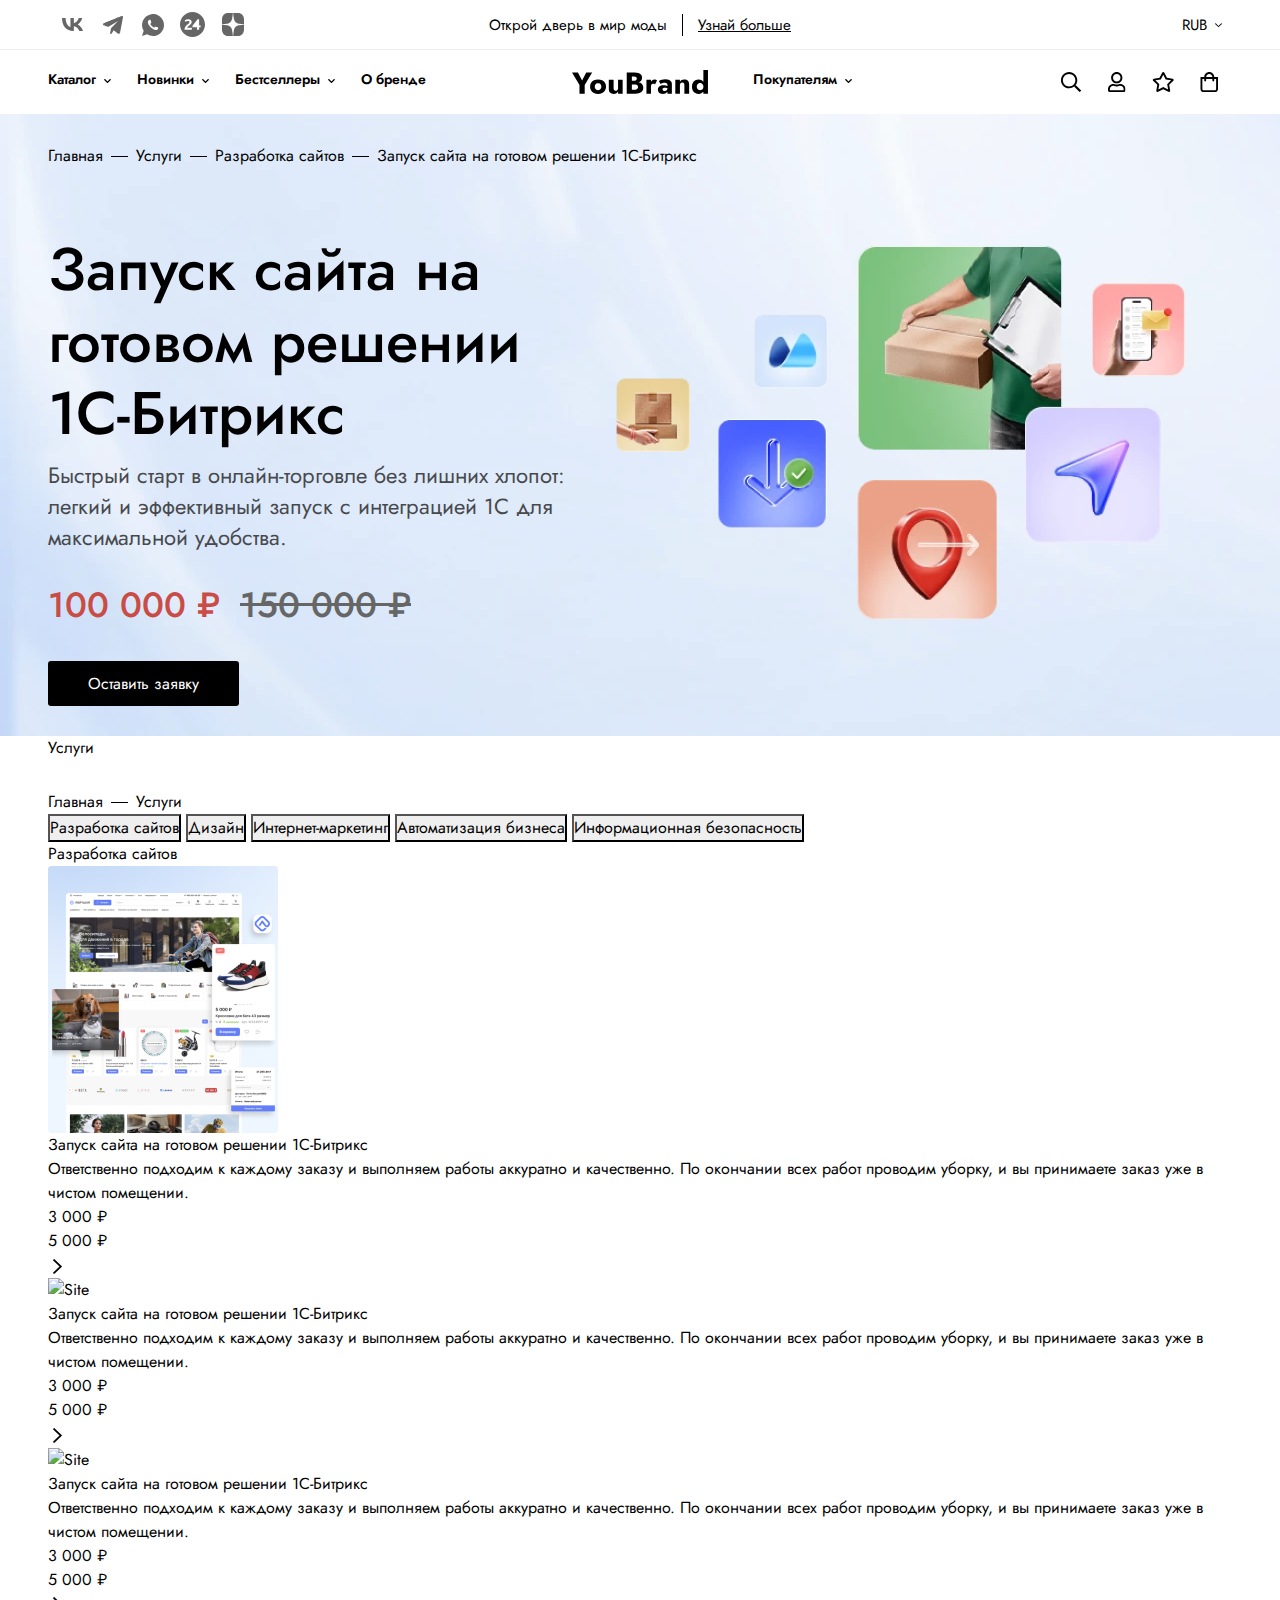
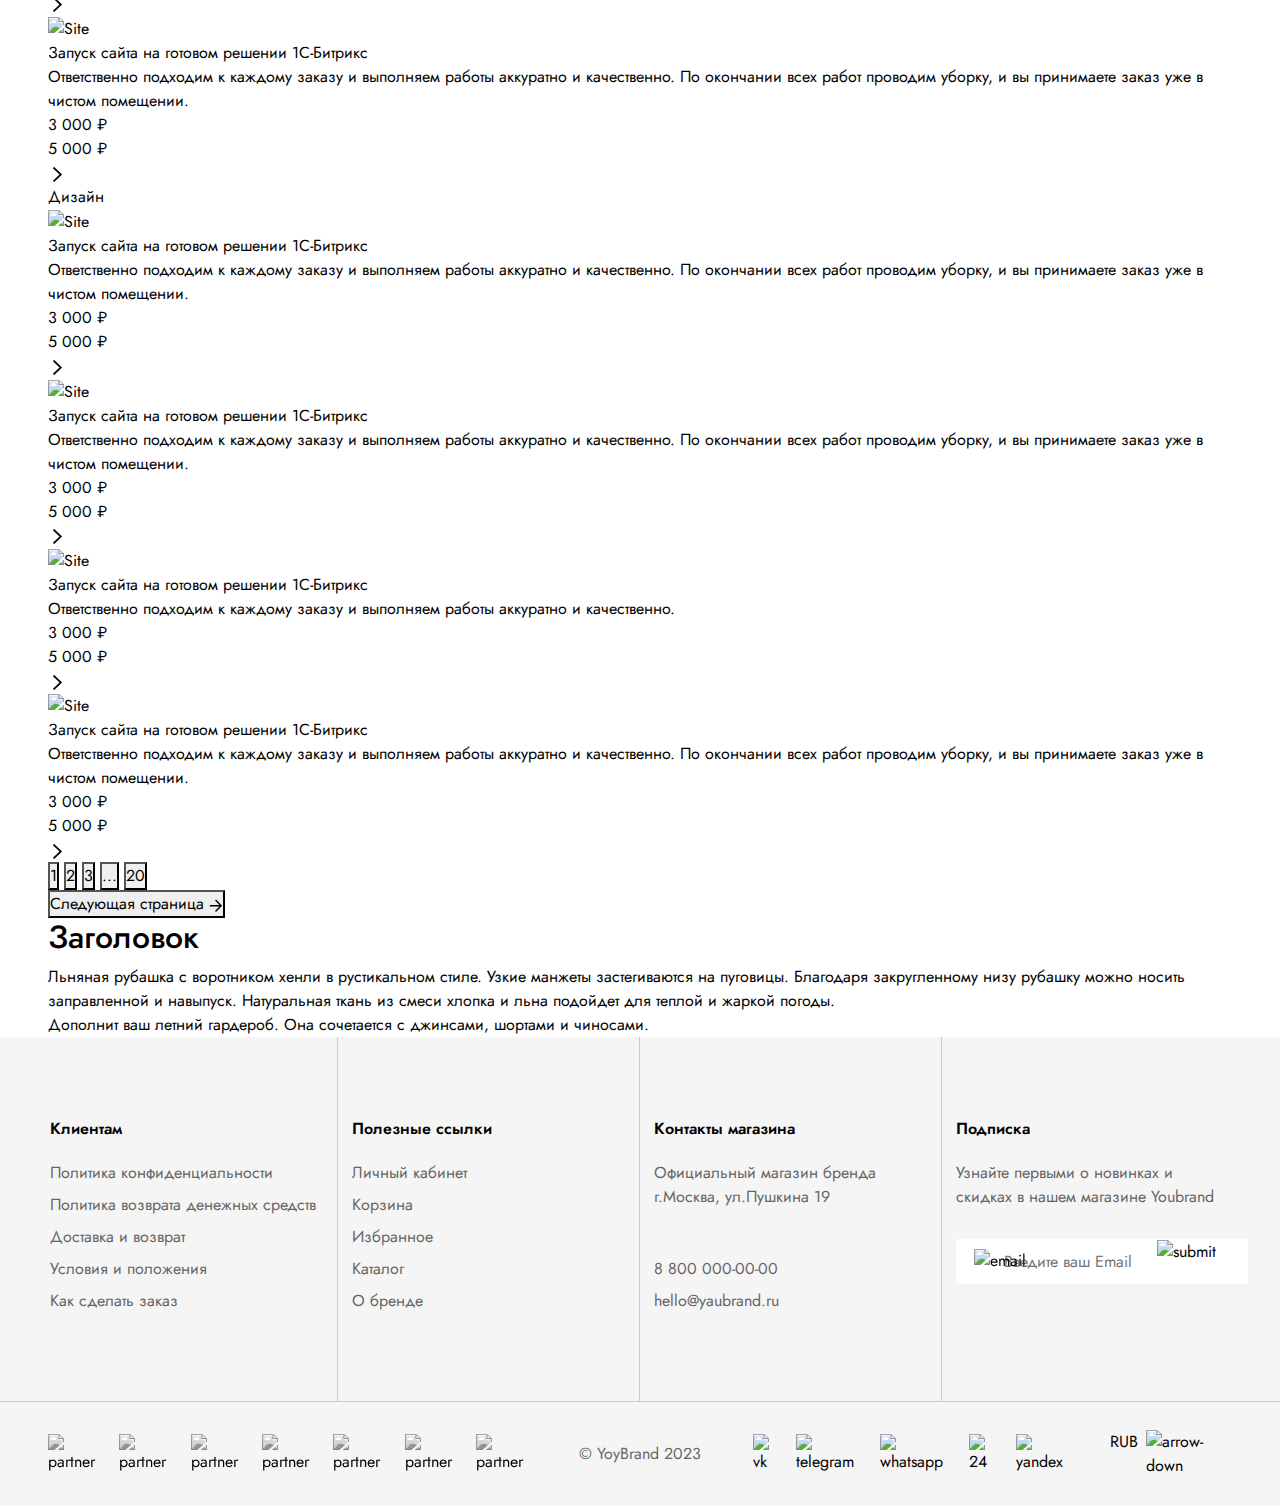
==== service.html @ 8972342e "feat: new page of service" ====
<!DOCTYPE html>
<html lang="ru">
  <head>
    <meta charset="UTF-8" />
    <meta name="viewport" content="width=device-width, initial-scale=1.0" />
    <meta http-equiv="X-UA-Compatible" content="ie=edge" />
    <title>Услуги</title>

    <!-- Bootstrap -->
    <link href="libs/bootstrap/bootstrap-5.0.2.min.css" rel="stylesheet" />

    <!-- SlickSlider -->
    <link
      rel="stylesheet"
      type="text/css"
      href="libs/slick-slider/slick/slick.css"
    />
    <link
      rel="stylesheet"
      type="text/css"
      href="libs/slick-slider/slick/slick-theme.css"
    />

    <!-- Normalize default styles -->
    <link rel="stylesheet" type="text/css" href="normalize.css" />

    <!-- Global styles -->
    <link rel="stylesheet" type="text/css" href="style.css" />

    <!-- Component styles -->
    <!-- Header components -->
    <link rel="stylesheet" type="text/css" href="component/loader/loader.css" />
    <link
      rel="stylesheet"
      type="text/css"
      href="component/header1/header1.css"
    />
    <link
      rel="stylesheet"
      type="text/css"
      href="component/header2/header2.css"
    />
    <link
      rel="stylesheet"
      type="text/css"
      href="component/header3/header3.css"
    />
    <link
      rel="stylesheet"
      type="text/css"
      href="component/headerMobilePopup/headerMobilePopup.css"
    />

    <!-- Page components -->
    <link rel="stylesheet" type="text/css" href="component/service-mainBanner/service-mainBanner.css" />

    <!-- Footer components -->
    <link
      rel="stylesheet"
      type="text/css"
      href="component/footer1/footer1.css"
    />
    <link
      rel="stylesheet"
      type="text/css"
      href="component/footer2/footer2.css"
    />
    <!-- -->
  </head>
  <body class="services">
    <!-- component/loader -->
    <div class="loader loader__hidden">
      <div class="loader__item"></div>
    </div>

    <header class="header">
      <!-- component/header2 -->
      <div class="header2">
        <div class="container">
          <div class="row align-items-center justify-content-between">
            <div class="col-3 header2__socialLinks">
              <a href="#" target="_blank" class="header2__socialLinks-link">
                <img
                  data-src="img/social/vk.svg"
                  alt="vk"
                  class="b-lazy header2__socialLinks-link-icon"
                />
              </a>
              <a href="#" target="_blank" class="header2__socialLinks-link">
                <img
                  data-src="img/social/telegram.svg"
                  alt="telegram"
                  class="b-lazy header2__socialLinks-link-icon"
                />
              </a>
              <a href="#" target="_blank" class="header2__socialLinks-link">
                <img
                  data-src="img/social/whatsapp.svg"
                  alt="whatsapp"
                  class="b-lazy header2__socialLinks-link-icon"
                />
              </a>
              <a href="#" target="_blank" class="header2__socialLinks-link">
                <img
                  data-src="img/social/24.svg"
                  alt="24"
                  class="b-lazy header2__socialLinks-link-icon"
                />
              </a>
              <a href="#" target="_blank" class="header2__socialLinks-link">
                <img
                  data-src="img/social/yandex.svg"
                  alt="yandex"
                  class="b-lazy header2__socialLinks-link-icon"
                />
              </a>
            </div>

            <div class="col-5 d-flex justify-content-center header2__text">
              <div class="header2__text-simple">Открой дверь в мир моды</div>
              <div class="header2__text-line"></div>
              <a href="#" target="_blank" class="header2__text-link"
                >Узнай больше</a
              >
            </div>

            <div class="col-3 d-flex justify-content-end header2__currencyBox">
              <!-- Active dropdown value -->
              <div class="d-flex header2__currencyBox-wrapper">
                <div class="header2__currencyBox-wrapper-activeCurrency">
                  RUB
                </div>
                <img
                  data-src="component/header2/img/arrow-down.svg"
                  alt="arrow-down"
                  class="b-lazy header2__currencyBox-wrapper-arrow"
                />
              </div>

              <!-- Dropdown menu -->
              <ul class="header2__currencyBox-dropdownMenu hidden">
                <li class="header2__currencyBox-dropdownMenu-item">USD</li>
                <li class="header2__currencyBox-dropdownMenu-item">BTC</li>
                <li class="header2__currencyBox-dropdownMenu-item">RUB</li>
              </ul>
            </div>
          </div>
        </div>
      </div>

      <!-- component/header3 -->
      <div
        class="header3"
        style="position: relative; top: 0"
        data-header3-container
      >
        <div class="container">
          <!-- Desktop header > 991px -->
          <div
            class="d-none d-lg-flex row align-items-center justify-content-between header3__desktopMenu"
          >
            <!-- Navigation -->
            <nav class="col-5 header3__nav">
              <div data-nav-category="services" class="header3__nav-menuItem">
                <div class="header3__nav-menuItem-title">Каталог</div>
                <img
                  data-src="component/header3/img/arrow-down.svg"
                  alt="arrow-down"
                  class="b-lazy header3__nav-menuItem-icon"
                />
              </div>

              <div data-nav-category="newItems" class="header3__nav-menuItem">
                <div class="header3__nav-menuItem-title">Новинки</div>
                <img
                  data-src="component/header3/img/arrow-down.svg"
                  alt="arrow-down"
                  class="b-lazy header3__nav-menuItem-icon"
                />
              </div>

              <div
                data-nav-category="bestSellers"
                class="header3__nav-menuItem"
              >
                <div class="header3__nav-menuItem-title">Бестселлеры</div>
                <img
                  data-src="component/header3/img/arrow-down.svg"
                  alt="arrow-down"
                  class="b-lazy header3__nav-menuItem-icon"
                />
              </div>

              <div data-nav-category="aboutBrand" class="header3__nav-menuItem">
                <div class="header3__nav-menuItem-title">О бренде</div>
              </div>

              <div
                data-nav-category="forCustomers"
                class="header3__nav-menuItem"
              >
                <div class="header3__nav-menuItem-title">Покупателям</div>
                <img
                  data-src="component/header3/img/arrow-down.svg"
                  alt="arrow-down"
                  class="b-lazy header3__nav-menuItem-icon"
                />
              </div>
            </nav>

            <img
              loading="lazy"
              data-src="component/header3/img/logo.svg"
              class="b-lazy col-2 header3__logo"
              alt="logo"
            />

            <!-- Action buttons -->
            <div class="col-5 header3__actionsBox">
              <div
                class="header3__actionsBox-transferredNavContainer header3__nav"
              ></div>
              <div class="header3__actionsBox-item">
                <img
                  data-src="component/header3/img/search.svg"
                  class="b-lazy header3__actionsBox-item-icon header3__actionsBox-item-iconSearch"
                  alt="search"
                />

                <!-- Tooltip -->
                <div class="header3__actionsBox-item-tooltip">Поиск</div>
              </div>
              <div class="header3__actionsBox-item">
                <img
                  data-src="component/header3/img/user.svg"
                  class="b-lazy header3__actionsBox-item-icon"
                  alt="user"
                />

                <!-- Tooltip -->
                <div class="header3__actionsBox-item-tooltip">Профиль</div>
              </div>
              <div class="header3__actionsBox-item">
                <img
                  data-src="component/header3/img/star.svg"
                  class="b-lazy header3__actionsBox-item-icon"
                  alt="star"
                />

                <!-- Tooltip -->
                <div class="header3__actionsBox-item-tooltip">Избранное</div>
              </div>
              <div class="header3__actionsBox-item">
                <img
                  data-src="component/header3/img/bag.svg"
                  class="b-lazy header3__actionsBox-item-icon"
                  alt="bag"
                />

                <!-- Tooltip -->
                <div class="header3__actionsBox-item-tooltip">Корзина</div>
              </div>
            </div>

            <div class="header3__mainContent">
              <img
                loading="lazy"
                data-src="component/header3/img/logo.svg"
                class="b-lazy col-2 header3__logo"
                alt="logo"
              />
              <!-- Action buttons -->
              <div class="col-5 header3__actionsBox">
                <div class="header3__actionsBox-item">
                  <img
                    data-src="component/header3/img/search.svg"
                    class="b-lazy header3__actionsBox-item-icon header3__actionsBox-item-iconSearch"
                    alt="search"
                  />

                  <!-- Tooltip -->
                  <div class="header3__actionsBox-item-tooltip">Поиск</div>
                </div>
                <div class="header3__actionsBox-item">
                  <img
                    data-src="component/header3/img/user.svg"
                    class="b-lazy header3__actionsBox-item-icon"
                    alt="user"
                  />

                  <!-- Tooltip -->
                  <div class="header3__actionsBox-item-tooltip">Профиль</div>
                </div>
                <div class="header3__actionsBox-item">
                  <img
                    data-src="component/header3/img/star.svg"
                    class="b-lazy header3__actionsBox-item-icon"
                    alt="star"
                  />

                  <!-- Tooltip -->
                  <div class="header3__actionsBox-item-tooltip">Избранное</div>
                </div>
                <div class="header3__actionsBox-item">
                  <img
                    data-src="component/header3/img/bag.svg"
                    class="header3__actionsBox-item-icon"
                    alt="bag"
                  />

                  <!-- Tooltip -->
                  <div class="header3__actionsBox-item-tooltip">Корзина</div>
                </div>
              </div>
            </div>
          </div>

          <!-- Mobile header <= 991px -->
          <div
            class="d-flex d-lg-none row align-items-center justify-content-between header3__mobileMenu"
          >
            <!-- Burger menu -->
            <div class="col-4 header3__mobileMenu-burgerMenu">
              <img
                class="b-lazy header3__mobileMenu-burgerMenu-img"
                data-src="component/header3/img/burger.svg"
                alt="burger"
              />
            </div>

            <!-- Logo -->
            <img
              class="b-lazy col-4 header3__mobileMenu-burgerMenu-logoMobile"
              loading="lazy"
              data-src="component/header3/img/logo.svg"
              alt="logo"
            />

            <!-- Action buttons -->
            <div class="col-4 header3__mobileMenu-burgerMenu-actionBoxMobile">
              <div class="header3__mobileMenu-burgerMenu-actionBoxMobile-item">
                <img
                  data-src="component/header3/img/search.svg"
                  class="b-lazy header3__mobileMenu-burgerMenu-actionBoxMobile-item-icon"
                  alt="search"
                />
                <!-- Tooltip -->
                <div
                  class="header3__mobileMenu-burgerMenu-actionBoxMobile-item-tooltip"
                >
                  Поиск
                </div>
              </div>

              <div class="header3__mobileMenu-burgerMenu-actionBoxMobile-item">
                <img
                  data-src="component/header3/img/bag.svg"
                  class="b-lazy header3__mobileMenu-burgerMenu-actionBoxMobile-item-icon"
                  alt="search"
                />
                <!-- Tooltip -->
                <div
                  class="header3__mobileMenu-burgerMenu-actionBoxMobile-item-tooltip"
                >
                  Корзина
                </div>
              </div>
            </div>
          </div>

          <!-- Search header -->
          <div class="header3__searchMenu header3__hidden">
            <div class="header3__searchMenu-header">
              <!-- Upper section -->
              <div
                class="d-flex justify-content-between align-items-center header3__searchMenu-header-upper"
              >
                <!-- Logo -->
                <img
                  class="header3__searchMenu-header-upper-logo"
                  loading="lazy"
                  src="component/header3/img/logo.svg"
                  alt="logo"
                />

                <!-- Searchbar -->
                <div class="header3__searchMenu-header-upper-searchBar">
                  <form>
                    <input
                      class="header3__searchMenu-header-upper-searchBar-input"
                      type="text"
                      placeholder="Введите название товара"
                    />
                    <button
                      class="header3__searchMenu-header-upper-searchBar-button"
                      type="submit"
                    >
                      <img
                        class="b-lazy header3__searchMenu-header-upper-searchBar-button-icon"
                        data-src="component/header3/img/search.svg"
                        alt="search"
                      />
                    </button>
                  </form>
                </div>

                <!-- Action buttons -->
                <div class="header3__searchMenu-header-upper-actionBox">
                  <div class="header3__searchMenu-header-upper-actionBox-item">
                    <img
                      data-src="component/header3/img/user.svg"
                      class="b-lazy header3__searchMenu-header-upper-actionBox-item-icon"
                      alt="user"
                    />
                    <!-- Tooltip -->
                    <div class="header3__searchMenu-header-upper-item-tooltip">
                      Профиль
                    </div>
                  </div>

                  <div class="header3__searchMenu-header-upper-actionBox-item">
                    <img
                      data-src="component/header3/img/star.svg"
                      class="b-lazy header3__searchMenu-header-upper-actionBox-item-icon"
                      alt="user"
                    />
                    <!-- Tooltip -->
                    <div class="header3__searchMenu-header-upper-item-tooltip">
                      Избранное
                    </div>
                  </div>

                  <div class="header3__searchMenu-header-upper-actionBox-item">
                    <img
                      data-src="component/header3/img/bag.svg"
                      class="b-lazy header3__searchMenu-header-upper-actionBox-item-icon"
                      alt="user"
                    />
                    <!-- Tooltip -->
                    <div class="header3__searchMenu-header-upper-item-tooltip">
                      Корзина
                    </div>
                  </div>
                </div>
              </div>

              <!-- Lower section -->
              <div class="header3__searchMenu-header-lower">
                <div class="header3__searchMenu-header-lower-title">
                  Популярные запросы:
                </div>
                <div class="header3__searchMenu-header-lower-content">
                  <span class="header3__searchMenu-header-lower-content-tag"
                    >Очки</span
                  >
                  <span class="header3__searchMenu-header-lower-content-tag"
                    >Черный топ</span
                  >
                  <span class="header3__searchMenu-header-lower-content-tag"
                    >Кожаные сумки</span
                  >
                </div>
              </div>
            </div>
            <!--								<div class="header3__searchMenu-content">-->
            <!--										<div class="header3__searchMenu-content-item">-->
            <!--												<img loading="lazy" class="header3__searchMenu-content-item-img"-->
            <!--														 data-src="component/header3/img/foundProduct.jpg" alt="product">-->
            <!--												<div class="header3__searchMenu-content-item-title">Рубашка из льняной смеси</div>-->
            <!--												<div class="header3__searchMenu-content-item-priceWrapper">-->
            <!--														<div class="header3__searchMenu-content-item-priceWrapper-newPrice">3 000 ₽</div>-->
            <!--														<div class="header3__searchMenu-content-item-priceWrapper-oldPrice">5 000 ₽</div>-->
            <!--												</div>-->
            <!--										</div>-->
            <!--								</div>-->
          </div>

          <!-- Search mobile menu <= 991px -->
          <div
            class="header3__searchMenuMobile header3__searchMenuMobile-hidden"
          >
            <div class="loader loader__hidden">
              <div class="loader__item"></div>
            </div>
            <div class="container">
              <div class="header3__searchMenuMobile-wrapper-content">
                <!-- Header -->
                <div class="header3__searchMenuMobile-wrapper-content-header">
                  <div
                    class="header3__searchMenuMobile-wrapper-content-header-title"
                  >
                    Поиск по магазину
                  </div>
                  <img
                    class="b-lazy header3__searchMenuMobile-wrapper-content-header-closeIcon"
                    data-src="component/header3/img/close.svg"
                    alt="close"
                  />
                </div>

                <!-- Searchbar -->
                <div
                  class="header3__searchMenuMobile-wrapper-content-searchBar"
                >
                  <form>
                    <input
                      class="header3__searchMenuMobile-wrapper-content-searchBar-input"
                      type="text"
                      placeholder="Введите название товара"
                    />
                    <button
                      class="header3__searchMenuMobile-wrapper-content-searchBar-button"
                      type="submit"
                    >
                      <img
                        class="b-lazy header3__searchMenuMobile-wrapper-content-searchBar-button-icon"
                        data-src="component/header3/img/search.svg"
                        alt="search"
                      />
                    </button>
                  </form>
                </div>

                <!-- Tags section -->
                <div
                  class="header3__searchMenuMobile-wrapper-content-tagSection"
                >
                  <div
                    class="header3__searchMenuMobile-wrapper-content-tagSection-title"
                  >
                    Популярные запросы:
                  </div>
                  <div
                    class="header3__searchMenuMobile-wrapper-content-tagSection-content"
                  >
                    <span
                      class="header3__searchMenuMobile-wrapper-content-tagSection-content-tag"
                      >Очки</span
                    >
                    <span
                      class="header3__searchMenuMobile-wrapper-content-tagSection-content-tag"
                      >Черный топ</span
                    >
                    <span
                      class="header3__searchMenuMobile-wrapper-content-tagSection-content-tag"
                      >Кожаные сумки</span
                    >
                  </div>
                </div>

                <!-- Found products -->
                <div
                  class="header3__searchMenuMobile-wrapper-content-foundProducts"
                ></div>
              </div>
            </div>
          </div>
        </div>

        <!-- Header dropdown container -->
        <div class="header3__dropdownMenu hidden">
          <!-- 1) services -->
          <div
            data-dropdown-category="services"
            class="header3__dropdownMenu-content hidden"
          >
            <div class="container">
              <div class="row justify-content-between">
                <!-- Categories -->
                <div
                  class="col-8 col-xl-7 header3__dropdownMenu-content-categories"
                >
                  <!-- Categories item -->
                  <div class="header3__dropdownMenu-content-categories-item">
                    <div
                      class="header3__dropdownMenu-content-categories-item-title"
                    >
                      Очки
                    </div>
                    <ul
                      class="header3__dropdownMenu-content-categories-item-ul"
                    >
                      <li
                        class="header3__dropdownMenu-content-categories-item-ul-li"
                      >
                        <a
                          href="#"
                          class="header3__dropdownMenu-content-categories-item-ul-li-a"
                        >
                          Новинки
                        </a>
                      </li>
                      <li
                        class="header3__dropdownMenu-content-categories-item-ul-li"
                      >
                        <a
                          href="#"
                          class="header3__dropdownMenu-content-categories-item-ul-li-a"
                        >
                          Поларойд
                        </a>
                      </li>
                      <li
                        class="header3__dropdownMenu-content-categories-item-ul-li"
                      >
                        <a
                          href="#"
                          class="header3__dropdownMenu-content-categories-item-ul-li-a"
                        >
                          Бабочка
                        </a>
                      </li>
                      <li
                        class="header3__dropdownMenu-content-categories-item-ul-li"
                      >
                        <a
                          href="#"
                          class="header3__dropdownMenu-content-categories-item-ul-li-a"
                        >
                          Пилот
                        </a>
                      </li>
                    </ul>
                  </div>

                  <!-- Categories item -->
                  <div class="header3__dropdownMenu-content-categories-item">
                    <div
                      class="header3__dropdownMenu-content-categories-item-title"
                    >
                      Сумки
                    </div>
                    <ul
                      class="header3__dropdownMenu-content-categories-item-ul"
                    >
                      <li
                        class="header3__dropdownMenu-content-categories-item-ul-li"
                      >
                        <a
                          href="#"
                          class="header3__dropdownMenu-content-categories-item-ul-li-a"
                        >
                          Кожанные
                        </a>
                      </li>
                      <li
                        class="header3__dropdownMenu-content-categories-item-ul-li"
                      >
                        <a
                          href="#"
                          class="header3__dropdownMenu-content-categories-item-ul-li-a"
                        >
                          Эко кожа
                        </a>
                      </li>
                      <li
                        class="header3__dropdownMenu-content-categories-item-ul-li"
                      >
                        <a
                          href="#"
                          class="header3__dropdownMenu-content-categories-item-ul-li-a"
                        >
                          Тканевые
                        </a>
                      </li>
                      <li
                        class="header3__dropdownMenu-content-categories-item-ul-li"
                      >
                        <a
                          href="#"
                          class="header3__dropdownMenu-content-categories-item-ul-li-a"
                        >
                          Формат А4
                        </a>
                      </li>
                    </ul>
                  </div>

                  <!-- Categories item -->
                  <div class="header3__dropdownMenu-content-categories-item">
                    <div
                      class="header3__dropdownMenu-content-categories-item-title"
                    >
                      Обувь
                    </div>
                    <ul
                      class="header3__dropdownMenu-content-categories-item-ul"
                    >
                      <li
                        class="header3__dropdownMenu-content-categories-item-ul-li"
                      >
                        <a
                          href="#"
                          class="header3__dropdownMenu-content-categories-item-ul-li-a"
                        >
                          Летние
                        </a>
                      </li>
                      <li
                        class="header3__dropdownMenu-content-categories-item-ul-li"
                      >
                        <a
                          href="#"
                          class="header3__dropdownMenu-content-categories-item-ul-li-a"
                        >
                          Демесезон
                        </a>
                      </li>
                      <li
                        class="header3__dropdownMenu-content-categories-item-ul-li"
                      >
                        <a
                          href="#"
                          class="header3__dropdownMenu-content-categories-item-ul-li-a"
                        >
                          Зимние
                        </a>
                      </li>
                      <li
                        class="header3__dropdownMenu-content-categories-item-ul-li"
                      >
                        <a
                          href="#"
                          class="header3__dropdownMenu-content-categories-item-ul-li-a"
                        >
                          Стельки
                        </a>
                      </li>
                    </ul>
                  </div>

                  <!-- Categories item -->
                  <div class="header3__dropdownMenu-content-categories-item">
                    <div
                      class="header3__dropdownMenu-content-categories-item-title"
                    >
                      Топы
                    </div>
                    <ul
                      class="header3__dropdownMenu-content-categories-item-ul"
                    >
                      <li
                        class="header3__dropdownMenu-content-categories-item-ul-li"
                      >
                        <a
                          href="#"
                          class="header3__dropdownMenu-content-categories-item-ul-li-a"
                        >
                          С липким слоем
                        </a>
                      </li>
                      <li
                        class="header3__dropdownMenu-content-categories-item-ul-li"
                      >
                        <a
                          href="#"
                          class="header3__dropdownMenu-content-categories-item-ul-li-a"
                        >
                          Без липкого слоя
                        </a>
                      </li>
                      <li
                        class="header3__dropdownMenu-content-categories-item-ul-li"
                      >
                        <a
                          href="#"
                          class="header3__dropdownMenu-content-categories-item-ul-li-a"
                        >
                          Матовые
                        </a>
                      </li>
                      <li
                        class="header3__dropdownMenu-content-categories-item-ul-li"
                      >
                        <a
                          href="#"
                          class="header3__dropdownMenu-content-categories-item-ul-li-a"
                        >
                          С шиммером
                        </a>
                      </li>
                    </ul>
                  </div>

                  <!-- Categories item -->
                  <div class="header3__dropdownMenu-content-categories-item">
                    <div
                      class="header3__dropdownMenu-content-categories-item-title"
                    >
                      Костюмы
                    </div>
                    <ul
                      class="header3__dropdownMenu-content-categories-item-ul"
                    >
                      <li
                        class="header3__dropdownMenu-content-categories-item-ul-li"
                      >
                        <a
                          href="#"
                          class="header3__dropdownMenu-content-categories-item-ul-li-a"
                        >
                          Выходной
                        </a>
                      </li>
                      <li
                        class="header3__dropdownMenu-content-categories-item-ul-li"
                      >
                        <a
                          href="#"
                          class="header3__dropdownMenu-content-categories-item-ul-li-a"
                        >
                          Вечерний
                        </a>
                      </li>
                      <li
                        class="header3__dropdownMenu-content-categories-item-ul-li"
                      >
                        <a
                          href="#"
                          class="header3__dropdownMenu-content-categories-item-ul-li-a"
                        >
                          Свадебный
                        </a>
                      </li>
                      <li
                        class="header3__dropdownMenu-content-categories-item-ul-li"
                      >
                        <a
                          href="#"
                          class="header3__dropdownMenu-content-categories-item-ul-li-a"
                        >
                          Обычный
                        </a>
                      </li>
                    </ul>
                  </div>

                  <!-- Categories item -->
                  <div class="header3__dropdownMenu-content-categories-item">
                    <div
                      class="header3__dropdownMenu-content-categories-item-title"
                    >
                      База
                    </div>
                    <ul
                      class="header3__dropdownMenu-content-categories-item-ul"
                    >
                      <li
                        class="header3__dropdownMenu-content-categories-item-ul-li"
                      >
                        <a
                          href="#"
                          class="header3__dropdownMenu-content-categories-item-ul-li-a"
                        >
                          Новинки
                        </a>
                      </li>
                      <li
                        class="header3__dropdownMenu-content-categories-item-ul-li"
                      >
                        <a
                          href="#"
                          class="header3__dropdownMenu-content-categories-item-ul-li-a"
                        >
                          Поларойд
                        </a>
                      </li>
                      <li
                        class="header3__dropdownMenu-content-categories-item-ul-li"
                      >
                        <a
                          href="#"
                          class="header3__dropdownMenu-content-categories-item-ul-li-a"
                        >
                          Бабочка
                        </a>
                      </li>
                      <li
                        class="header3__dropdownMenu-content-categories-item-ul-li"
                      >
                        <a
                          href="#"
                          class="header3__dropdownMenu-content-categories-item-ul-li-a"
                        >
                          Пилот
                        </a>
                      </li>
                    </ul>
                  </div>

                  <!-- Categories item -->
                  <div class="header3__dropdownMenu-content-categories-item">
                    <div
                      class="header3__dropdownMenu-content-categories-item-title"
                    >
                      Шапки
                    </div>
                    <ul
                      class="header3__dropdownMenu-content-categories-item-ul"
                    >
                      <li
                        class="header3__dropdownMenu-content-categories-item-ul-li"
                      >
                        <a
                          href="#"
                          class="header3__dropdownMenu-content-categories-item-ul-li-a"
                        >
                          Летние
                        </a>
                      </li>
                      <li
                        class="header3__dropdownMenu-content-categories-item-ul-li"
                      >
                        <a
                          href="#"
                          class="header3__dropdownMenu-content-categories-item-ul-li-a"
                        >
                          Демесезон
                        </a>
                      </li>
                      <li
                        class="header3__dropdownMenu-content-categories-item-ul-li"
                      >
                        <a
                          href="#"
                          class="header3__dropdownMenu-content-categories-item-ul-li-a"
                        >
                          Зимние
                        </a>
                      </li>
                      <li
                        class="header3__dropdownMenu-content-categories-item-ul-li"
                      >
                        <a
                          href="#"
                          class="header3__dropdownMenu-content-categories-item-ul-li-a"
                        >
                          Стельки
                        </a>
                      </li>
                    </ul>
                  </div>

                  <!-- Categories item -->
                  <div class="header3__dropdownMenu-content-categories-item">
                    <div
                      class="header3__dropdownMenu-content-categories-item-title"
                    >
                      Платья
                    </div>
                    <ul
                      class="header3__dropdownMenu-content-categories-item-ul"
                    >
                      <li
                        class="header3__dropdownMenu-content-categories-item-ul-li"
                      >
                        <a
                          href="#"
                          class="header3__dropdownMenu-content-categories-item-ul-li-a"
                        >
                          С липким слоем
                        </a>
                      </li>
                      <li
                        class="header3__dropdownMenu-content-categories-item-ul-li"
                      >
                        <a
                          href="#"
                          class="header3__dropdownMenu-content-categories-item-ul-li-a"
                        >
                          Без липкого слоя
                        </a>
                      </li>
                    </ul>
                  </div>
                </div>

                <!-- Image -->
                <div class="col-4 header3__dropdownMenu-content-imageWrapper">
                  <img
                    loading="lazy"
                    data-src="component/header3/img/dropdown/1.jpg"
                    alt="products"
                    class="b-lazy header3__dropdownMenu-content-imageWrapper-img"
                  />
                </div>
              </div>
            </div>
          </div>

          <!-- 2) NEW ITEMS -->
          <div
            data-dropdown-category="newItems"
            class="header3__dropdownMenu-content hidden"
          >
            <div class="container">
              <div class="row justify-content-between">
                <!-- Categories -->
                <div
                  class="col-8 col-xl-7 header3__dropdownMenu-content-categories"
                >
                  <!-- Categories item -->
                  <div class="header3__dropdownMenu-content-categories-item">
                    <div
                      class="header3__dropdownMenu-content-categories-item-title"
                    >
                      Очки
                    </div>
                    <ul
                      class="header3__dropdownMenu-content-categories-item-ul"
                    >
                      <li
                        class="header3__dropdownMenu-content-categories-item-ul-li"
                      >
                        <a
                          href="#"
                          class="header3__dropdownMenu-content-categories-item-ul-li-a"
                        >
                          Новинки
                        </a>
                      </li>
                      <li
                        class="header3__dropdownMenu-content-categories-item-ul-li"
                      >
                        <a
                          href="#"
                          class="header3__dropdownMenu-content-categories-item-ul-li-a"
                        >
                          Поларойд
                        </a>
                      </li>
                      <li
                        class="header3__dropdownMenu-content-categories-item-ul-li"
                      >
                        <a
                          href="#"
                          class="header3__dropdownMenu-content-categories-item-ul-li-a"
                        >
                          Бабочка
                        </a>
                      </li>
                      <li
                        class="header3__dropdownMenu-content-categories-item-ul-li"
                      >
                        <a
                          href="#"
                          class="header3__dropdownMenu-content-categories-item-ul-li-a"
                        >
                          Пилот
                        </a>
                      </li>
                    </ul>
                  </div>

                  <!-- Categories item -->
                  <div class="header3__dropdownMenu-content-categories-item">
                    <div
                      class="header3__dropdownMenu-content-categories-item-title"
                    >
                      Сумки
                    </div>
                    <ul
                      class="header3__dropdownMenu-content-categories-item-ul"
                    >
                      <li
                        class="header3__dropdownMenu-content-categories-item-ul-li"
                      >
                        <a
                          href="#"
                          class="header3__dropdownMenu-content-categories-item-ul-li-a"
                        >
                          Кожанные
                        </a>
                      </li>
                      <li
                        class="header3__dropdownMenu-content-categories-item-ul-li"
                      >
                        <a
                          href="#"
                          class="header3__dropdownMenu-content-categories-item-ul-li-a"
                        >
                          Эко кожа
                        </a>
                      </li>
                      <li
                        class="header3__dropdownMenu-content-categories-item-ul-li"
                      >
                        <a
                          href="#"
                          class="header3__dropdownMenu-content-categories-item-ul-li-a"
                        >
                          Тканевые
                        </a>
                      </li>
                      <li
                        class="header3__dropdownMenu-content-categories-item-ul-li"
                      >
                        <a
                          href="#"
                          class="header3__dropdownMenu-content-categories-item-ul-li-a"
                        >
                          Формат А4
                        </a>
                      </li>
                    </ul>
                  </div>

                  <!-- Categories item -->
                  <div class="header3__dropdownMenu-content-categories-item">
                    <div
                      class="header3__dropdownMenu-content-categories-item-title"
                    >
                      Обувь
                    </div>
                    <ul
                      class="header3__dropdownMenu-content-categories-item-ul"
                    >
                      <li
                        class="header3__dropdownMenu-content-categories-item-ul-li"
                      >
                        <a
                          href="#"
                          class="header3__dropdownMenu-content-categories-item-ul-li-a"
                        >
                          Летние
                        </a>
                      </li>
                      <li
                        class="header3__dropdownMenu-content-categories-item-ul-li"
                      >
                        <a
                          href="#"
                          class="header3__dropdownMenu-content-categories-item-ul-li-a"
                        >
                          Демесезон
                        </a>
                      </li>
                      <li
                        class="header3__dropdownMenu-content-categories-item-ul-li"
                      >
                        <a
                          href="#"
                          class="header3__dropdownMenu-content-categories-item-ul-li-a"
                        >
                          Зимние
                        </a>
                      </li>
                      <li
                        class="header3__dropdownMenu-content-categories-item-ul-li"
                      >
                        <a
                          href="#"
                          class="header3__dropdownMenu-content-categories-item-ul-li-a"
                        >
                          Стельки
                        </a>
                      </li>
                    </ul>
                  </div>

                  <!-- Categories item -->
                  <div class="header3__dropdownMenu-content-categories-item">
                    <div
                      class="header3__dropdownMenu-content-categories-item-title"
                    >
                      Топы
                    </div>
                    <ul
                      class="header3__dropdownMenu-content-categories-item-ul"
                    >
                      <li
                        class="header3__dropdownMenu-content-categories-item-ul-li"
                      >
                        <a
                          href="#"
                          class="header3__dropdownMenu-content-categories-item-ul-li-a"
                        >
                          С липким слоем
                        </a>
                      </li>
                      <li
                        class="header3__dropdownMenu-content-categories-item-ul-li"
                      >
                        <a
                          href="#"
                          class="header3__dropdownMenu-content-categories-item-ul-li-a"
                        >
                          Без липкого слоя
                        </a>
                      </li>
                      <li
                        class="header3__dropdownMenu-content-categories-item-ul-li"
                      >
                        <a
                          href="#"
                          class="header3__dropdownMenu-content-categories-item-ul-li-a"
                        >
                          Матовые
                        </a>
                      </li>
                      <li
                        class="header3__dropdownMenu-content-categories-item-ul-li"
                      >
                        <a
                          href="#"
                          class="header3__dropdownMenu-content-categories-item-ul-li-a"
                        >
                          С шиммером
                        </a>
                      </li>
                    </ul>
                  </div>

                  <!-- Categories item -->
                  <div class="header3__dropdownMenu-content-categories-item">
                    <div
                      class="header3__dropdownMenu-content-categories-item-title"
                    >
                      Костюмы
                    </div>
                    <ul
                      class="header3__dropdownMenu-content-categories-item-ul"
                    >
                      <li
                        class="header3__dropdownMenu-content-categories-item-ul-li"
                      >
                        <a
                          href="#"
                          class="header3__dropdownMenu-content-categories-item-ul-li-a"
                        >
                          Выходной
                        </a>
                      </li>
                      <li
                        class="header3__dropdownMenu-content-categories-item-ul-li"
                      >
                        <a
                          href="#"
                          class="header3__dropdownMenu-content-categories-item-ul-li-a"
                        >
                          Вечерний
                        </a>
                      </li>
                      <li
                        class="header3__dropdownMenu-content-categories-item-ul-li"
                      >
                        <a
                          href="#"
                          class="header3__dropdownMenu-content-categories-item-ul-li-a"
                        >
                          Свадебный
                        </a>
                      </li>
                      <li
                        class="header3__dropdownMenu-content-categories-item-ul-li"
                      >
                        <a
                          href="#"
                          class="header3__dropdownMenu-content-categories-item-ul-li-a"
                        >
                          Обычный
                        </a>
                      </li>
                    </ul>
                  </div>

                  <!-- Categories item -->
                  <div class="header3__dropdownMenu-content-categories-item">
                    <div
                      class="header3__dropdownMenu-content-categories-item-title"
                    >
                      База
                    </div>
                    <ul
                      class="header3__dropdownMenu-content-categories-item-ul"
                    >
                      <li
                        class="header3__dropdownMenu-content-categories-item-ul-li"
                      >
                        <a
                          href="#"
                          class="header3__dropdownMenu-content-categories-item-ul-li-a"
                        >
                          Новинки
                        </a>
                      </li>
                      <li
                        class="header3__dropdownMenu-content-categories-item-ul-li"
                      >
                        <a
                          href="#"
                          class="header3__dropdownMenu-content-categories-item-ul-li-a"
                        >
                          Поларойд
                        </a>
                      </li>
                      <li
                        class="header3__dropdownMenu-content-categories-item-ul-li"
                      >
                        <a
                          href="#"
                          class="header3__dropdownMenu-content-categories-item-ul-li-a"
                        >
                          Бабочка
                        </a>
                      </li>
                      <li
                        class="header3__dropdownMenu-content-categories-item-ul-li"
                      >
                        <a
                          href="#"
                          class="header3__dropdownMenu-content-categories-item-ul-li-a"
                        >
                          Пилот
                        </a>
                      </li>
                    </ul>
                  </div>

                  <!-- Categories item -->
                  <div class="header3__dropdownMenu-content-categories-item">
                    <div
                      class="header3__dropdownMenu-content-categories-item-title"
                    >
                      Шапки
                    </div>
                    <ul
                      class="header3__dropdownMenu-content-categories-item-ul"
                    >
                      <li
                        class="header3__dropdownMenu-content-categories-item-ul-li"
                      >
                        <a
                          href="#"
                          class="header3__dropdownMenu-content-categories-item-ul-li-a"
                        >
                          Летние
                        </a>
                      </li>
                      <li
                        class="header3__dropdownMenu-content-categories-item-ul-li"
                      >
                        <a
                          href="#"
                          class="header3__dropdownMenu-content-categories-item-ul-li-a"
                        >
                          Демесезон
                        </a>
                      </li>
                      <li
                        class="header3__dropdownMenu-content-categories-item-ul-li"
                      >
                        <a
                          href="#"
                          class="header3__dropdownMenu-content-categories-item-ul-li-a"
                        >
                          Зимние
                        </a>
                      </li>
                      <li
                        class="header3__dropdownMenu-content-categories-item-ul-li"
                      >
                        <a
                          href="#"
                          class="header3__dropdownMenu-content-categories-item-ul-li-a"
                        >
                          Стельки
                        </a>
                      </li>
                    </ul>
                  </div>

                  <!-- Categories item -->
                  <div class="header3__dropdownMenu-content-categories-item">
                    <div
                      class="header3__dropdownMenu-content-categories-item-title"
                    >
                      Платья
                    </div>
                    <ul
                      class="header3__dropdownMenu-content-categories-item-ul"
                    >
                      <li
                        class="header3__dropdownMenu-content-categories-item-ul-li"
                      >
                        <a
                          href="#"
                          class="header3__dropdownMenu-content-categories-item-ul-li-a"
                        >
                          С липким слоем
                        </a>
                      </li>
                      <li
                        class="header3__dropdownMenu-content-categories-item-ul-li"
                      >
                        <a
                          href="#"
                          class="header3__dropdownMenu-content-categories-item-ul-li-a"
                        >
                          Без липкого слоя
                        </a>
                      </li>
                    </ul>
                  </div>
                </div>

                <!-- Image -->
                <div class="col-4 header3__dropdownMenu-content-imageWrapper">
                  <img
                    loading="lazy"
                    data-src="component/header3/img/dropdown/2.jpg"
                    alt="products"
                    class="b-lazy header3__dropdownMenu-content-imageWrapper-img"
                  />
                </div>
              </div>
            </div>
          </div>

          <!-- 3) BEST SELLERS -->
          <div
            data-dropdown-category="bestSellers"
            class="header3__dropdownMenu-content hidden"
          >
            <div class="container">
              <div class="row justify-content-between">
                <!-- Categories -->
                <div
                  class="col-8 col-xl-7 header3__dropdownMenu-content-categories"
                >
                  <!-- Categories item -->
                  <div class="header3__dropdownMenu-content-categories-item">
                    <div
                      class="header3__dropdownMenu-content-categories-item-title"
                    >
                      Очки
                    </div>
                    <ul
                      class="header3__dropdownMenu-content-categories-item-ul"
                    >
                      <li
                        class="header3__dropdownMenu-content-categories-item-ul-li"
                      >
                        <a
                          href="#"
                          class="header3__dropdownMenu-content-categories-item-ul-li-a"
                        >
                          Новинки
                        </a>
                      </li>
                      <li
                        class="header3__dropdownMenu-content-categories-item-ul-li"
                      >
                        <a
                          href="#"
                          class="header3__dropdownMenu-content-categories-item-ul-li-a"
                        >
                          Поларойд
                        </a>
                      </li>
                      <li
                        class="header3__dropdownMenu-content-categories-item-ul-li"
                      >
                        <a
                          href="#"
                          class="header3__dropdownMenu-content-categories-item-ul-li-a"
                        >
                          Бабочка
                        </a>
                      </li>
                      <li
                        class="header3__dropdownMenu-content-categories-item-ul-li"
                      >
                        <a
                          href="#"
                          class="header3__dropdownMenu-content-categories-item-ul-li-a"
                        >
                          Пилот
                        </a>
                      </li>
                    </ul>
                  </div>

                  <!-- Categories item -->
                  <div class="header3__dropdownMenu-content-categories-item">
                    <div
                      class="header3__dropdownMenu-content-categories-item-title"
                    >
                      Сумки
                    </div>
                    <ul
                      class="header3__dropdownMenu-content-categories-item-ul"
                    >
                      <li
                        class="header3__dropdownMenu-content-categories-item-ul-li"
                      >
                        <a
                          href="#"
                          class="header3__dropdownMenu-content-categories-item-ul-li-a"
                        >
                          Кожанные
                        </a>
                      </li>
                      <li
                        class="header3__dropdownMenu-content-categories-item-ul-li"
                      >
                        <a
                          href="#"
                          class="header3__dropdownMenu-content-categories-item-ul-li-a"
                        >
                          Эко кожа
                        </a>
                      </li>
                      <li
                        class="header3__dropdownMenu-content-categories-item-ul-li"
                      >
                        <a
                          href="#"
                          class="header3__dropdownMenu-content-categories-item-ul-li-a"
                        >
                          Тканевые
                        </a>
                      </li>
                      <li
                        class="header3__dropdownMenu-content-categories-item-ul-li"
                      >
                        <a
                          href="#"
                          class="header3__dropdownMenu-content-categories-item-ul-li-a"
                        >
                          Формат А4
                        </a>
                      </li>
                    </ul>
                  </div>

                  <!-- Categories item -->
                  <div class="header3__dropdownMenu-content-categories-item">
                    <div
                      class="header3__dropdownMenu-content-categories-item-title"
                    >
                      Обувь
                    </div>
                    <ul
                      class="header3__dropdownMenu-content-categories-item-ul"
                    >
                      <li
                        class="header3__dropdownMenu-content-categories-item-ul-li"
                      >
                        <a
                          href="#"
                          class="header3__dropdownMenu-content-categories-item-ul-li-a"
                        >
                          Летние
                        </a>
                      </li>
                      <li
                        class="header3__dropdownMenu-content-categories-item-ul-li"
                      >
                        <a
                          href="#"
                          class="header3__dropdownMenu-content-categories-item-ul-li-a"
                        >
                          Демесезон
                        </a>
                      </li>
                      <li
                        class="header3__dropdownMenu-content-categories-item-ul-li"
                      >
                        <a
                          href="#"
                          class="header3__dropdownMenu-content-categories-item-ul-li-a"
                        >
                          Зимние
                        </a>
                      </li>
                      <li
                        class="header3__dropdownMenu-content-categories-item-ul-li"
                      >
                        <a
                          href="#"
                          class="header3__dropdownMenu-content-categories-item-ul-li-a"
                        >
                          Стельки
                        </a>
                      </li>
                    </ul>
                  </div>

                  <!-- Categories item -->
                  <div class="header3__dropdownMenu-content-categories-item">
                    <div
                      class="header3__dropdownMenu-content-categories-item-title"
                    >
                      Топы
                    </div>
                    <ul
                      class="header3__dropdownMenu-content-categories-item-ul"
                    >
                      <li
                        class="header3__dropdownMenu-content-categories-item-ul-li"
                      >
                        <a
                          href="#"
                          class="header3__dropdownMenu-content-categories-item-ul-li-a"
                        >
                          С липким слоем
                        </a>
                      </li>
                      <li
                        class="header3__dropdownMenu-content-categories-item-ul-li"
                      >
                        <a
                          href="#"
                          class="header3__dropdownMenu-content-categories-item-ul-li-a"
                        >
                          Без липкого слоя
                        </a>
                      </li>
                      <li
                        class="header3__dropdownMenu-content-categories-item-ul-li"
                      >
                        <a
                          href="#"
                          class="header3__dropdownMenu-content-categories-item-ul-li-a"
                        >
                          Матовые
                        </a>
                      </li>
                      <li
                        class="header3__dropdownMenu-content-categories-item-ul-li"
                      >
                        <a
                          href="#"
                          class="header3__dropdownMenu-content-categories-item-ul-li-a"
                        >
                          С шиммером
                        </a>
                      </li>
                    </ul>
                  </div>

                  <!-- Categories item -->
                  <div class="header3__dropdownMenu-content-categories-item">
                    <div
                      class="header3__dropdownMenu-content-categories-item-title"
                    >
                      Костюмы
                    </div>
                    <ul
                      class="header3__dropdownMenu-content-categories-item-ul"
                    >
                      <li
                        class="header3__dropdownMenu-content-categories-item-ul-li"
                      >
                        <a
                          href="#"
                          class="header3__dropdownMenu-content-categories-item-ul-li-a"
                        >
                          Выходной
                        </a>
                      </li>
                      <li
                        class="header3__dropdownMenu-content-categories-item-ul-li"
                      >
                        <a
                          href="#"
                          class="header3__dropdownMenu-content-categories-item-ul-li-a"
                        >
                          Вечерний
                        </a>
                      </li>
                      <li
                        class="header3__dropdownMenu-content-categories-item-ul-li"
                      >
                        <a
                          href="#"
                          class="header3__dropdownMenu-content-categories-item-ul-li-a"
                        >
                          Свадебный
                        </a>
                      </li>
                      <li
                        class="header3__dropdownMenu-content-categories-item-ul-li"
                      >
                        <a
                          href="#"
                          class="header3__dropdownMenu-content-categories-item-ul-li-a"
                        >
                          Обычный
                        </a>
                      </li>
                    </ul>
                  </div>

                  <!-- Categories item -->
                  <div class="header3__dropdownMenu-content-categories-item">
                    <div
                      class="header3__dropdownMenu-content-categories-item-title"
                    >
                      База
                    </div>
                    <ul
                      class="header3__dropdownMenu-content-categories-item-ul"
                    >
                      <li
                        class="header3__dropdownMenu-content-categories-item-ul-li"
                      >
                        <a
                          href="#"
                          class="header3__dropdownMenu-content-categories-item-ul-li-a"
                        >
                          Новинки
                        </a>
                      </li>
                      <li
                        class="header3__dropdownMenu-content-categories-item-ul-li"
                      >
                        <a
                          href="#"
                          class="header3__dropdownMenu-content-categories-item-ul-li-a"
                        >
                          Поларойд
                        </a>
                      </li>
                      <li
                        class="header3__dropdownMenu-content-categories-item-ul-li"
                      >
                        <a
                          href="#"
                          class="header3__dropdownMenu-content-categories-item-ul-li-a"
                        >
                          Бабочка
                        </a>
                      </li>
                      <li
                        class="header3__dropdownMenu-content-categories-item-ul-li"
                      >
                        <a
                          href="#"
                          class="header3__dropdownMenu-content-categories-item-ul-li-a"
                        >
                          Пилот
                        </a>
                      </li>
                    </ul>
                  </div>

                  <!-- Categories item -->
                  <div class="header3__dropdownMenu-content-categories-item">
                    <div
                      class="header3__dropdownMenu-content-categories-item-title"
                    >
                      Шапки
                    </div>
                    <ul
                      class="header3__dropdownMenu-content-categories-item-ul"
                    >
                      <li
                        class="header3__dropdownMenu-content-categories-item-ul-li"
                      >
                        <a
                          href="#"
                          class="header3__dropdownMenu-content-categories-item-ul-li-a"
                        >
                          Летние
                        </a>
                      </li>
                      <li
                        class="header3__dropdownMenu-content-categories-item-ul-li"
                      >
                        <a
                          href="#"
                          class="header3__dropdownMenu-content-categories-item-ul-li-a"
                        >
                          Демесезон
                        </a>
                      </li>
                      <li
                        class="header3__dropdownMenu-content-categories-item-ul-li"
                      >
                        <a
                          href="#"
                          class="header3__dropdownMenu-content-categories-item-ul-li-a"
                        >
                          Зимние
                        </a>
                      </li>
                      <li
                        class="header3__dropdownMenu-content-categories-item-ul-li"
                      >
                        <a
                          href="#"
                          class="header3__dropdownMenu-content-categories-item-ul-li-a"
                        >
                          Стельки
                        </a>
                      </li>
                    </ul>
                  </div>

                  <!-- Categories item -->
                  <div class="header3__dropdownMenu-content-categories-item">
                    <div
                      class="header3__dropdownMenu-content-categories-item-title"
                    >
                      Платья
                    </div>
                    <ul
                      class="header3__dropdownMenu-content-categories-item-ul"
                    >
                      <li
                        class="header3__dropdownMenu-content-categories-item-ul-li"
                      >
                        <a
                          href="#"
                          class="header3__dropdownMenu-content-categories-item-ul-li-a"
                        >
                          С липким слоем
                        </a>
                      </li>
                      <li
                        class="header3__dropdownMenu-content-categories-item-ul-li"
                      >
                        <a
                          href="#"
                          class="header3__dropdownMenu-content-categories-item-ul-li-a"
                        >
                          Без липкого слоя
                        </a>
                      </li>
                    </ul>
                  </div>
                </div>

                <!-- Image -->
                <div class="col-4 header3__dropdownMenu-content-imageWrapper">
                  <img
                    loading="lazy"
                    data-src="component/header3/img/dropdown/1.jpg"
                    alt="products"
                    class="b-lazy header3__dropdownMenu-content-imageWrapper-img"
                  />
                </div>
              </div>
            </div>
          </div>

          <!-- 4) ABOUT BRAND -->
          <div
            data-dropdown-category="aboutBrand"
            class="header3__dropdownMenu-content hidden"
          >
            <div class="container">
              <div class="row justify-content-between">
                <!-- Categories -->
                <div
                  class="col-8 col-xl-7 header3__dropdownMenu-content-categories"
                >
                  <!-- Categories item -->
                  <div class="header3__dropdownMenu-content-categories-item">
                    <div
                      class="header3__dropdownMenu-content-categories-item-title"
                    >
                      Очки
                    </div>
                    <ul
                      class="header3__dropdownMenu-content-categories-item-ul"
                    >
                      <li
                        class="header3__dropdownMenu-content-categories-item-ul-li"
                      >
                        <a
                          href="#"
                          class="header3__dropdownMenu-content-categories-item-ul-li-a"
                        >
                          Новинки
                        </a>
                      </li>
                      <li
                        class="header3__dropdownMenu-content-categories-item-ul-li"
                      >
                        <a
                          href="#"
                          class="header3__dropdownMenu-content-categories-item-ul-li-a"
                        >
                          Поларойд
                        </a>
                      </li>
                      <li
                        class="header3__dropdownMenu-content-categories-item-ul-li"
                      >
                        <a
                          href="#"
                          class="header3__dropdownMenu-content-categories-item-ul-li-a"
                        >
                          Бабочка
                        </a>
                      </li>
                      <li
                        class="header3__dropdownMenu-content-categories-item-ul-li"
                      >
                        <a
                          href="#"
                          class="header3__dropdownMenu-content-categories-item-ul-li-a"
                        >
                          Пилот
                        </a>
                      </li>
                    </ul>
                  </div>

                  <!-- Categories item -->
                  <div class="header3__dropdownMenu-content-categories-item">
                    <div
                      class="header3__dropdownMenu-content-categories-item-title"
                    >
                      Сумки
                    </div>
                    <ul
                      class="header3__dropdownMenu-content-categories-item-ul"
                    >
                      <li
                        class="header3__dropdownMenu-content-categories-item-ul-li"
                      >
                        <a
                          href="#"
                          class="header3__dropdownMenu-content-categories-item-ul-li-a"
                        >
                          Кожанные
                        </a>
                      </li>
                      <li
                        class="header3__dropdownMenu-content-categories-item-ul-li"
                      >
                        <a
                          href="#"
                          class="header3__dropdownMenu-content-categories-item-ul-li-a"
                        >
                          Эко кожа
                        </a>
                      </li>
                      <li
                        class="header3__dropdownMenu-content-categories-item-ul-li"
                      >
                        <a
                          href="#"
                          class="header3__dropdownMenu-content-categories-item-ul-li-a"
                        >
                          Тканевые
                        </a>
                      </li>
                      <li
                        class="header3__dropdownMenu-content-categories-item-ul-li"
                      >
                        <a
                          href="#"
                          class="header3__dropdownMenu-content-categories-item-ul-li-a"
                        >
                          Формат А4
                        </a>
                      </li>
                    </ul>
                  </div>

                  <!-- Categories item -->
                  <div class="header3__dropdownMenu-content-categories-item">
                    <div
                      class="header3__dropdownMenu-content-categories-item-title"
                    >
                      Обувь
                    </div>
                    <ul
                      class="header3__dropdownMenu-content-categories-item-ul"
                    >
                      <li
                        class="header3__dropdownMenu-content-categories-item-ul-li"
                      >
                        <a
                          href="#"
                          class="header3__dropdownMenu-content-categories-item-ul-li-a"
                        >
                          Летние
                        </a>
                      </li>
                      <li
                        class="header3__dropdownMenu-content-categories-item-ul-li"
                      >
                        <a
                          href="#"
                          class="header3__dropdownMenu-content-categories-item-ul-li-a"
                        >
                          Демесезон
                        </a>
                      </li>
                      <li
                        class="header3__dropdownMenu-content-categories-item-ul-li"
                      >
                        <a
                          href="#"
                          class="header3__dropdownMenu-content-categories-item-ul-li-a"
                        >
                          Зимние
                        </a>
                      </li>
                      <li
                        class="header3__dropdownMenu-content-categories-item-ul-li"
                      >
                        <a
                          href="#"
                          class="header3__dropdownMenu-content-categories-item-ul-li-a"
                        >
                          Стельки
                        </a>
                      </li>
                    </ul>
                  </div>

                  <!-- Categories item -->
                  <div class="header3__dropdownMenu-content-categories-item">
                    <div
                      class="header3__dropdownMenu-content-categories-item-title"
                    >
                      Топы
                    </div>
                    <ul
                      class="header3__dropdownMenu-content-categories-item-ul"
                    >
                      <li
                        class="header3__dropdownMenu-content-categories-item-ul-li"
                      >
                        <a
                          href="#"
                          class="header3__dropdownMenu-content-categories-item-ul-li-a"
                        >
                          С липким слоем
                        </a>
                      </li>
                      <li
                        class="header3__dropdownMenu-content-categories-item-ul-li"
                      >
                        <a
                          href="#"
                          class="header3__dropdownMenu-content-categories-item-ul-li-a"
                        >
                          Без липкого слоя
                        </a>
                      </li>
                      <li
                        class="header3__dropdownMenu-content-categories-item-ul-li"
                      >
                        <a
                          href="#"
                          class="header3__dropdownMenu-content-categories-item-ul-li-a"
                        >
                          Матовые
                        </a>
                      </li>
                      <li
                        class="header3__dropdownMenu-content-categories-item-ul-li"
                      >
                        <a
                          href="#"
                          class="header3__dropdownMenu-content-categories-item-ul-li-a"
                        >
                          С шиммером
                        </a>
                      </li>
                    </ul>
                  </div>

                  <!-- Categories item -->
                  <div class="header3__dropdownMenu-content-categories-item">
                    <div
                      class="header3__dropdownMenu-content-categories-item-title"
                    >
                      Костюмы
                    </div>
                    <ul
                      class="header3__dropdownMenu-content-categories-item-ul"
                    >
                      <li
                        class="header3__dropdownMenu-content-categories-item-ul-li"
                      >
                        <a
                          href="#"
                          class="header3__dropdownMenu-content-categories-item-ul-li-a"
                        >
                          Выходной
                        </a>
                      </li>
                      <li
                        class="header3__dropdownMenu-content-categories-item-ul-li"
                      >
                        <a
                          href="#"
                          class="header3__dropdownMenu-content-categories-item-ul-li-a"
                        >
                          Вечерний
                        </a>
                      </li>
                      <li
                        class="header3__dropdownMenu-content-categories-item-ul-li"
                      >
                        <a
                          href="#"
                          class="header3__dropdownMenu-content-categories-item-ul-li-a"
                        >
                          Свадебный
                        </a>
                      </li>
                      <li
                        class="header3__dropdownMenu-content-categories-item-ul-li"
                      >
                        <a
                          href="#"
                          class="header3__dropdownMenu-content-categories-item-ul-li-a"
                        >
                          Обычный
                        </a>
                      </li>
                    </ul>
                  </div>

                  <!-- Categories item -->
                  <div class="header3__dropdownMenu-content-categories-item">
                    <div
                      class="header3__dropdownMenu-content-categories-item-title"
                    >
                      База
                    </div>
                    <ul
                      class="header3__dropdownMenu-content-categories-item-ul"
                    >
                      <li
                        class="header3__dropdownMenu-content-categories-item-ul-li"
                      >
                        <a
                          href="#"
                          class="header3__dropdownMenu-content-categories-item-ul-li-a"
                        >
                          Новинки
                        </a>
                      </li>
                      <li
                        class="header3__dropdownMenu-content-categories-item-ul-li"
                      >
                        <a
                          href="#"
                          class="header3__dropdownMenu-content-categories-item-ul-li-a"
                        >
                          Поларойд
                        </a>
                      </li>
                      <li
                        class="header3__dropdownMenu-content-categories-item-ul-li"
                      >
                        <a
                          href="#"
                          class="header3__dropdownMenu-content-categories-item-ul-li-a"
                        >
                          Бабочка
                        </a>
                      </li>
                      <li
                        class="header3__dropdownMenu-content-categories-item-ul-li"
                      >
                        <a
                          href="#"
                          class="header3__dropdownMenu-content-categories-item-ul-li-a"
                        >
                          Пилот
                        </a>
                      </li>
                    </ul>
                  </div>

                  <!-- Categories item -->
                  <div class="header3__dropdownMenu-content-categories-item">
                    <div
                      class="header3__dropdownMenu-content-categories-item-title"
                    >
                      Шапки
                    </div>
                    <ul
                      class="header3__dropdownMenu-content-categories-item-ul"
                    >
                      <li
                        class="header3__dropdownMenu-content-categories-item-ul-li"
                      >
                        <a
                          href="#"
                          class="header3__dropdownMenu-content-categories-item-ul-li-a"
                        >
                          Летние
                        </a>
                      </li>
                      <li
                        class="header3__dropdownMenu-content-categories-item-ul-li"
                      >
                        <a
                          href="#"
                          class="header3__dropdownMenu-content-categories-item-ul-li-a"
                        >
                          Демесезон
                        </a>
                      </li>
                      <li
                        class="header3__dropdownMenu-content-categories-item-ul-li"
                      >
                        <a
                          href="#"
                          class="header3__dropdownMenu-content-categories-item-ul-li-a"
                        >
                          Зимние
                        </a>
                      </li>
                      <li
                        class="header3__dropdownMenu-content-categories-item-ul-li"
                      >
                        <a
                          href="#"
                          class="header3__dropdownMenu-content-categories-item-ul-li-a"
                        >
                          Стельки
                        </a>
                      </li>
                    </ul>
                  </div>

                  <!-- Categories item -->
                  <div class="header3__dropdownMenu-content-categories-item">
                    <div
                      class="header3__dropdownMenu-content-categories-item-title"
                    >
                      Платья
                    </div>
                    <ul
                      class="header3__dropdownMenu-content-categories-item-ul"
                    >
                      <li
                        class="header3__dropdownMenu-content-categories-item-ul-li"
                      >
                        <a
                          href="#"
                          class="header3__dropdownMenu-content-categories-item-ul-li-a"
                        >
                          С липким слоем
                        </a>
                      </li>
                      <li
                        class="header3__dropdownMenu-content-categories-item-ul-li"
                      >
                        <a
                          href="#"
                          class="header3__dropdownMenu-content-categories-item-ul-li-a"
                        >
                          Без липкого слоя
                        </a>
                      </li>
                    </ul>
                  </div>
                </div>

                <!-- Image -->
                <div class="col-4 header3__dropdownMenu-content-imageWrapper">
                  <img
                    loading="lazy"
                    data-src="component/header3/img/dropdown/1.jpg"
                    alt="products"
                    class="b-lazy header3__dropdownMenu-content-imageWrapper-img"
                  />
                </div>
              </div>
            </div>
          </div>

          <!-- 5) FOR CUSTOMERS -->
          <div
            data-dropdown-category="forCustomers"
            class="header3__dropdownMenu-content hidden"
          >
            <div class="container">
              <div class="row justify-content-between">
                <!-- Categories -->
                <div
                  class="col-8 col-xl-7 header3__dropdownMenu-content-categories"
                >
                  <!-- Categories item -->
                  <div class="header3__dropdownMenu-content-categories-item">
                    <div
                      class="header3__dropdownMenu-content-categories-item-title"
                    >
                      Очки
                    </div>
                    <ul
                      class="header3__dropdownMenu-content-categories-item-ul"
                    >
                      <li
                        class="header3__dropdownMenu-content-categories-item-ul-li"
                      >
                        <a
                          href="#"
                          class="header3__dropdownMenu-content-categories-item-ul-li-a"
                        >
                          Новинки
                        </a>
                      </li>
                      <li
                        class="header3__dropdownMenu-content-categories-item-ul-li"
                      >
                        <a
                          href="#"
                          class="header3__dropdownMenu-content-categories-item-ul-li-a"
                        >
                          Поларойд
                        </a>
                      </li>
                      <li
                        class="header3__dropdownMenu-content-categories-item-ul-li"
                      >
                        <a
                          href="#"
                          class="header3__dropdownMenu-content-categories-item-ul-li-a"
                        >
                          Бабочка
                        </a>
                      </li>
                      <li
                        class="header3__dropdownMenu-content-categories-item-ul-li"
                      >
                        <a
                          href="#"
                          class="header3__dropdownMenu-content-categories-item-ul-li-a"
                        >
                          Пилот
                        </a>
                      </li>
                    </ul>
                  </div>

                  <!-- Categories item -->
                  <div class="header3__dropdownMenu-content-categories-item">
                    <div
                      class="header3__dropdownMenu-content-categories-item-title"
                    >
                      Сумки
                    </div>
                    <ul
                      class="header3__dropdownMenu-content-categories-item-ul"
                    >
                      <li
                        class="header3__dropdownMenu-content-categories-item-ul-li"
                      >
                        <a
                          href="#"
                          class="header3__dropdownMenu-content-categories-item-ul-li-a"
                        >
                          Кожанные
                        </a>
                      </li>
                      <li
                        class="header3__dropdownMenu-content-categories-item-ul-li"
                      >
                        <a
                          href="#"
                          class="header3__dropdownMenu-content-categories-item-ul-li-a"
                        >
                          Эко кожа
                        </a>
                      </li>
                      <li
                        class="header3__dropdownMenu-content-categories-item-ul-li"
                      >
                        <a
                          href="#"
                          class="header3__dropdownMenu-content-categories-item-ul-li-a"
                        >
                          Тканевые
                        </a>
                      </li>
                      <li
                        class="header3__dropdownMenu-content-categories-item-ul-li"
                      >
                        <a
                          href="#"
                          class="header3__dropdownMenu-content-categories-item-ul-li-a"
                        >
                          Формат А4
                        </a>
                      </li>
                    </ul>
                  </div>

                  <!-- Categories item -->
                  <div class="header3__dropdownMenu-content-categories-item">
                    <div
                      class="header3__dropdownMenu-content-categories-item-title"
                    >
                      Обувь
                    </div>
                    <ul
                      class="header3__dropdownMenu-content-categories-item-ul"
                    >
                      <li
                        class="header3__dropdownMenu-content-categories-item-ul-li"
                      >
                        <a
                          href="#"
                          class="header3__dropdownMenu-content-categories-item-ul-li-a"
                        >
                          Летние
                        </a>
                      </li>
                      <li
                        class="header3__dropdownMenu-content-categories-item-ul-li"
                      >
                        <a
                          href="#"
                          class="header3__dropdownMenu-content-categories-item-ul-li-a"
                        >
                          Демесезон
                        </a>
                      </li>
                      <li
                        class="header3__dropdownMenu-content-categories-item-ul-li"
                      >
                        <a
                          href="#"
                          class="header3__dropdownMenu-content-categories-item-ul-li-a"
                        >
                          Зимние
                        </a>
                      </li>
                      <li
                        class="header3__dropdownMenu-content-categories-item-ul-li"
                      >
                        <a
                          href="#"
                          class="header3__dropdownMenu-content-categories-item-ul-li-a"
                        >
                          Стельки
                        </a>
                      </li>
                    </ul>
                  </div>

                  <!-- Categories item -->
                  <div class="header3__dropdownMenu-content-categories-item">
                    <div
                      class="header3__dropdownMenu-content-categories-item-title"
                    >
                      Топы
                    </div>
                    <ul
                      class="header3__dropdownMenu-content-categories-item-ul"
                    >
                      <li
                        class="header3__dropdownMenu-content-categories-item-ul-li"
                      >
                        <a
                          href="#"
                          class="header3__dropdownMenu-content-categories-item-ul-li-a"
                        >
                          С липким слоем
                        </a>
                      </li>
                      <li
                        class="header3__dropdownMenu-content-categories-item-ul-li"
                      >
                        <a
                          href="#"
                          class="header3__dropdownMenu-content-categories-item-ul-li-a"
                        >
                          Без липкого слоя
                        </a>
                      </li>
                      <li
                        class="header3__dropdownMenu-content-categories-item-ul-li"
                      >
                        <a
                          href="#"
                          class="header3__dropdownMenu-content-categories-item-ul-li-a"
                        >
                          Матовые
                        </a>
                      </li>
                      <li
                        class="header3__dropdownMenu-content-categories-item-ul-li"
                      >
                        <a
                          href="#"
                          class="header3__dropdownMenu-content-categories-item-ul-li-a"
                        >
                          С шиммером
                        </a>
                      </li>
                    </ul>
                  </div>

                  <!-- Categories item -->
                  <div class="header3__dropdownMenu-content-categories-item">
                    <div
                      class="header3__dropdownMenu-content-categories-item-title"
                    >
                      Костюмы
                    </div>
                    <ul
                      class="header3__dropdownMenu-content-categories-item-ul"
                    >
                      <li
                        class="header3__dropdownMenu-content-categories-item-ul-li"
                      >
                        <a
                          href="#"
                          class="header3__dropdownMenu-content-categories-item-ul-li-a"
                        >
                          Выходной
                        </a>
                      </li>
                      <li
                        class="header3__dropdownMenu-content-categories-item-ul-li"
                      >
                        <a
                          href="#"
                          class="header3__dropdownMenu-content-categories-item-ul-li-a"
                        >
                          Вечерний
                        </a>
                      </li>
                      <li
                        class="header3__dropdownMenu-content-categories-item-ul-li"
                      >
                        <a
                          href="#"
                          class="header3__dropdownMenu-content-categories-item-ul-li-a"
                        >
                          Свадебный
                        </a>
                      </li>
                      <li
                        class="header3__dropdownMenu-content-categories-item-ul-li"
                      >
                        <a
                          href="#"
                          class="header3__dropdownMenu-content-categories-item-ul-li-a"
                        >
                          Обычный
                        </a>
                      </li>
                    </ul>
                  </div>

                  <!-- Categories item -->
                  <div class="header3__dropdownMenu-content-categories-item">
                    <div
                      class="header3__dropdownMenu-content-categories-item-title"
                    >
                      База
                    </div>
                    <ul
                      class="header3__dropdownMenu-content-categories-item-ul"
                    >
                      <li
                        class="header3__dropdownMenu-content-categories-item-ul-li"
                      >
                        <a
                          href="#"
                          class="header3__dropdownMenu-content-categories-item-ul-li-a"
                        >
                          Новинки
                        </a>
                      </li>
                      <li
                        class="header3__dropdownMenu-content-categories-item-ul-li"
                      >
                        <a
                          href="#"
                          class="header3__dropdownMenu-content-categories-item-ul-li-a"
                        >
                          Поларойд
                        </a>
                      </li>
                      <li
                        class="header3__dropdownMenu-content-categories-item-ul-li"
                      >
                        <a
                          href="#"
                          class="header3__dropdownMenu-content-categories-item-ul-li-a"
                        >
                          Бабочка
                        </a>
                      </li>
                      <li
                        class="header3__dropdownMenu-content-categories-item-ul-li"
                      >
                        <a
                          href="#"
                          class="header3__dropdownMenu-content-categories-item-ul-li-a"
                        >
                          Пилот
                        </a>
                      </li>
                    </ul>
                  </div>

                  <!-- Categories item -->
                  <div class="header3__dropdownMenu-content-categories-item">
                    <div
                      class="header3__dropdownMenu-content-categories-item-title"
                    >
                      Шапки
                    </div>
                    <ul
                      class="header3__dropdownMenu-content-categories-item-ul"
                    >
                      <li
                        class="header3__dropdownMenu-content-categories-item-ul-li"
                      >
                        <a
                          href="#"
                          class="header3__dropdownMenu-content-categories-item-ul-li-a"
                        >
                          Летние
                        </a>
                      </li>
                      <li
                        class="header3__dropdownMenu-content-categories-item-ul-li"
                      >
                        <a
                          href="#"
                          class="header3__dropdownMenu-content-categories-item-ul-li-a"
                        >
                          Демесезон
                        </a>
                      </li>
                      <li
                        class="header3__dropdownMenu-content-categories-item-ul-li"
                      >
                        <a
                          href="#"
                          class="header3__dropdownMenu-content-categories-item-ul-li-a"
                        >
                          Зимние
                        </a>
                      </li>
                      <li
                        class="header3__dropdownMenu-content-categories-item-ul-li"
                      >
                        <a
                          href="#"
                          class="header3__dropdownMenu-content-categories-item-ul-li-a"
                        >
                          Стельки
                        </a>
                      </li>
                    </ul>
                  </div>

                  <!-- Categories item -->
                  <div class="header3__dropdownMenu-content-categories-item">
                    <div
                      class="header3__dropdownMenu-content-categories-item-title"
                    >
                      Платья
                    </div>
                    <ul
                      class="header3__dropdownMenu-content-categories-item-ul"
                    >
                      <li
                        class="header3__dropdownMenu-content-categories-item-ul-li"
                      >
                        <a
                          href="#"
                          class="header3__dropdownMenu-content-categories-item-ul-li-a"
                        >
                          С липким слоем
                        </a>
                      </li>
                      <li
                        class="header3__dropdownMenu-content-categories-item-ul-li"
                      >
                        <a
                          href="#"
                          class="header3__dropdownMenu-content-categories-item-ul-li-a"
                        >
                          Без липкого слоя
                        </a>
                      </li>
                    </ul>
                  </div>
                </div>

                <!-- Image -->
                <div class="col-4 header3__dropdownMenu-content-imageWrapper">
                  <img
                    loading="lazy"
                    data-src="component/header3/img/dropdown/1.jpg"
                    alt="products"
                    class="b-lazy header3__dropdownMenu-content-imageWrapper-img"
                  />
                </div>
              </div>
            </div>
          </div>
        </div>

        <!-- Header found products -->
        <div class="header3__foundProducts header3__foundProducts-hidden">
          <div class="container">
            <div class="header3__foundProducts-wrapper">
              <!-- Found products from JS -->
            </div>
            <button class="header3__foundProducts-showAllBtn">
              Посмотреть все
            </button>
          </div>
        </div>
      </div>
      <div class="header3Substrate" style="height: 64px; display: none"></div>
      <div
        class="header3__darkenBackground header3__darkenBackground-hidden"
      ></div>

      <!-- component/headerMobilePopup -->
      <div class="headerMobilePopup headerMobilePopup__smoothHidden">
        <div class="headerMobilePopup__wrapper">
          <div class="headerMobilePopup__menu">
            <!-- Parent popup menu -->
            <div class="headerMobilePopup__menu-parent">
              <!-- Parent popup list -->
              <div class="headerMobilePopup__menu-parent-list">
                <!-- Parent popup list-item -->
                <div
                  data-mobile-category="services"
                  class="headerMobilePopup__menu-parent-list-item"
                >
                  <div class="headerMobilePopup__menu-parent-list-item-title">
                    Каталог
                  </div>
                  <img
                    loading="lazy"
                    class="b-lazy headerMobilePopup__menu-parent-list-item-icon"
                    data-src="component/headerMobilePopup/img/arrow-right.svg"
                    alt="arrow"
                  />
                </div>

                <!-- Parent popup list-item -->
                <div
                  data-mobile-category="newItem"
                  class="headerMobilePopup__menu-parent-list-item"
                >
                  <div class="headerMobilePopup__menu-parent-list-item-title">
                    Новинки
                  </div>
                  <img
                    loading="lazy"
                    class="b-lazy headerMobilePopup__menu-parent-list-item-icon"
                    data-src="component/headerMobilePopup/img/arrow-right.svg"
                    alt="arrow"
                  />
                </div>

                <!-- Parent popup list-item -->
                <div
                  data-mobile-category="bestSellers"
                  class="headerMobilePopup__menu-parent-list-item"
                >
                  <div class="headerMobilePopup__menu-parent-list-item-title">
                    Бестселлеры
                  </div>
                  <img
                    loading="lazy"
                    class="b-lazy headerMobilePopup__menu-parent-list-item-icon"
                    data-src="component/headerMobilePopup/img/arrow-right.svg"
                    alt="arrow"
                  />
                </div>

                <!-- Parent popup list-item -->
                <div
                  data-mobile-category="aboutBrand"
                  class="headerMobilePopup__menu-parent-list-item"
                >
                  <div class="headerMobilePopup__menu-parent-list-item-title">
                    О бренде
                  </div>
                </div>

                <!-- Parent popup list-item -->
                <div
                  data-mobile-category="forCustomers"
                  class="headerMobilePopup__menu-parent-list-item"
                >
                  <div class="headerMobilePopup__menu-parent-list-item-title">
                    Покупателям
                  </div>
                  <img
                    loading="lazy"
                    class="b-lazy headerMobilePopup__menu-parent-list-item-icon"
                    data-src="component/headerMobilePopup/img/arrow-right.svg"
                    alt="arrow"
                  />
                </div>

                <!-- Parent popup list-item -->
                <div
                  data-mobile-category="favorites"
                  class="headerMobilePopup__menu-parent-list-item"
                >
                  <div class="headerMobilePopup__menu-parent-list-item-title">
                    Избранное
                  </div>
                  <div
                    class="headerMobilePopup__menu-parent-list-item-iconWrapper"
                  >
                    <img
                      loading="lazy"
                      class="b-lazy headerMobilePopup__menu-parent-list-item-iconWrapper-icon"
                      data-src="component/headerMobilePopup/img/star.svg"
                      alt="star"
                    />
                    <div
                      class="headerMobilePopup__menu-parent-list-item-iconWrapper-circleTooltip"
                    >
                      22
                    </div>
                  </div>
                </div>
              </div>

              <!-- Parent popup auth section -->
              <div class=headerMobilePopup__menu-parent-authWrapper"">
              <div class="headerMobilePopup__menu-parent-authWrapper-title">
                Ваш Аккаунт
              </div>
              <button
                class="headerMobilePopup__menu-parent-authWrapper-button headerMobilePopup__menu-parent-authWrapper-buttonAuth"
              >
                Вход
              </button>
              <button
                class="headerMobilePopup__menu-parent-authWrapper-button headerMobilePopup__menu-parent-authWrapper-buttonReg"
              >
                Регистрация
              </button>
            </div>
          </div>

          <!---------- Children ---------->
          <!-- 1) services -->
          <div
            data-mobile-child="services"
            class="headerMobilePopup__menu-child headerMobilePopup__hidden"
          >
            <div class="headerMobilePopup__menu-child-header">
              <img
                class="headerMobilePopup__menu-child-header-icon"
                src="component/headerMobilePopup/img/arrow-back.svg"
                alt="arrow-back"
              />
              <div class="headerMobilePopup__menu-child-header-title">
                Назад
              </div>
            </div>

            <!-- Accordion -->
            <div class="headerMobilePopup__menu-child-accordion">
              <!-- Accordion item -->
              <div class="headerMobilePopup__menu-child-accordion-item">
                <button
                  class="headerMobilePopup__menu-child-accordion-item-button"
                >
                  Очки
                </button>
                <div class="headerMobilePopup__menu-child-accordion-item-panel">
                  <a
                    href="#"
                    class="headerMobilePopup__menu-child-accordion-item-panel-link"
                  >
                    Новинки
                  </a>
                  <a
                    href="#"
                    class="headerMobilePopup__menu-child-accordion-item-panel-link"
                  >
                    Полароид
                  </a>
                  <a
                    href="#"
                    class="headerMobilePopup__menu-child-accordion-item-panel-link"
                  >
                    Бабочка
                  </a>
                  <a
                    href="#"
                    class="headerMobilePopup__menu-child-accordion-item-panel-link"
                  >
                    Пилот
                  </a>
                </div>
              </div>

              <!-- Accordion item -->
              <div class="headerMobilePopup__menu-child-accordion-item">
                <button
                  class="headerMobilePopup__menu-child-accordion-item-button"
                >
                  Сумки
                </button>
                <div class="headerMobilePopup__menu-child-accordion-item-panel">
                  <a
                    href="#"
                    class="headerMobilePopup__menu-child-accordion-item-panel-link"
                  >
                    Кожанные
                  </a>
                  <a
                    href="#"
                    class="headerMobilePopup__menu-child-accordion-item-panel-link"
                  >
                    Эко кожа
                  </a>
                  <a
                    href="#"
                    class="headerMobilePopup__menu-child-accordion-item-panel-link"
                  >
                    Тканевые
                  </a>
                  <a
                    href="#"
                    class="headerMobilePopup__menu-child-accordion-item-panel-link"
                  >
                    Формат А4
                  </a>
                </div>
              </div>

              <!-- Accordion item -->
              <div class="headerMobilePopup__menu-child-accordion-item">
                <button
                  class="headerMobilePopup__menu-child-accordion-item-button"
                >
                  Обувь
                </button>
                <div class="headerMobilePopup__menu-child-accordion-item-panel">
                  <a
                    href="#"
                    class="headerMobilePopup__menu-child-accordion-item-panel-link"
                  >
                    Летние
                  </a>
                  <a
                    href="#"
                    class="headerMobilePopup__menu-child-accordion-item-panel-link"
                  >
                    Демесезон
                  </a>
                  <a
                    href="#"
                    class="headerMobilePopup__menu-child-accordion-item-panel-link"
                  >
                    Зимние
                  </a>
                  <a
                    href="#"
                    class="headerMobilePopup__menu-child-accordion-item-panel-link"
                  >
                    Стельки
                  </a>
                </div>
              </div>

              <!-- Accordion item -->
              <div class="headerMobilePopup__menu-child-accordion-item">
                <button
                  class="headerMobilePopup__menu-child-accordion-item-button"
                >
                  Топы
                </button>
                <div class="headerMobilePopup__menu-child-accordion-item-panel">
                  <a
                    href="#"
                    class="headerMobilePopup__menu-child-accordion-item-panel-link"
                  >
                    С липким слоем
                  </a>
                  <a
                    href="#"
                    class="headerMobilePopup__menu-child-accordion-item-panel-link"
                  >
                    Без липкого слоя
                  </a>
                  <a
                    href="#"
                    class="headerMobilePopup__menu-child-accordion-item-panel-link"
                  >
                    Матовые
                  </a>
                  <a
                    href="#"
                    class="headerMobilePopup__menu-child-accordion-item-panel-link"
                  >
                    С шиммером
                  </a>
                </div>
              </div>

              <!-- Accordion item -->
              <div class="headerMobilePopup__menu-child-accordion-item">
                <button
                  class="headerMobilePopup__menu-child-accordion-item-button"
                >
                  Костюмы
                </button>
                <div class="headerMobilePopup__menu-child-accordion-item-panel">
                  <a
                    href="#"
                    class="headerMobilePopup__menu-child-accordion-item-panel-link"
                  >
                    Выходной
                  </a>
                  <a
                    href="#"
                    class="headerMobilePopup__menu-child-accordion-item-panel-link"
                  >
                    Вечерний
                  </a>
                  <a
                    href="#"
                    class="headerMobilePopup__menu-child-accordion-item-panel-link"
                  >
                    Свадебный
                  </a>
                  <a
                    href="#"
                    class="headerMobilePopup__menu-child-accordion-item-panel-link"
                  >
                    Обычный
                  </a>
                </div>
              </div>

              <!-- Accordion item -->
              <div class="headerMobilePopup__menu-child-accordion-item">
                <button
                  class="headerMobilePopup__menu-child-accordion-item-button"
                >
                  База
                </button>
                <div class="headerMobilePopup__menu-child-accordion-item-panel">
                  <a
                    href="#"
                    class="headerMobilePopup__menu-child-accordion-item-panel-link"
                  >
                    Новинки
                  </a>
                  <a
                    href="#"
                    class="headerMobilePopup__menu-child-accordion-item-panel-link"
                  >
                    Поларойд
                  </a>
                  <a
                    href="#"
                    class="headerMobilePopup__menu-child-accordion-item-panel-link"
                  >
                    Бабочка
                  </a>
                  <a
                    href="#"
                    class="headerMobilePopup__menu-child-accordion-item-panel-link"
                  >
                    Пилот
                  </a>
                </div>
              </div>

              <!-- Accordion item -->
              <div class="headerMobilePopup__menu-child-accordion-item">
                <button
                  class="headerMobilePopup__menu-child-accordion-item-button"
                >
                  Шапки
                </button>
                <div class="headerMobilePopup__menu-child-accordion-item-panel">
                  <a
                    href="#"
                    class="headerMobilePopup__menu-child-accordion-item-panel-link"
                  >
                    Летние
                  </a>
                  <a
                    href="#"
                    class="headerMobilePopup__menu-child-accordion-item-panel-link"
                  >
                    Демесезон
                  </a>
                  <a
                    href="#"
                    class="headerMobilePopup__menu-child-accordion-item-panel-link"
                  >
                    Зимние
                  </a>
                  <a
                    href="#"
                    class="headerMobilePopup__menu-child-accordion-item-panel-link"
                  >
                    Пилот
                  </a>
                </div>
              </div>

              <!-- Accordion item -->
              <div class="headerMobilePopup__menu-child-accordion-item">
                <button
                  class="headerMobilePopup__menu-child-accordion-item-button"
                >
                  Платья
                </button>
                <div class="headerMobilePopup__menu-child-accordion-item-panel">
                  <a
                    href="#"
                    class="headerMobilePopup__menu-child-accordion-item-panel-link"
                  >
                    С липким слоем
                  </a>
                  <a
                    href="#"
                    class="headerMobilePopup__menu-child-accordion-item-panel-link"
                  >
                    Без липкого слоя
                  </a>
                </div>
              </div>
            </div>
          </div>

          <!-- 2) New Item -->
          <div
            data-mobile-child="newItem"
            class="headerMobilePopup__menu-child headerMobilePopup__hidden"
          >
            <div class="headerMobilePopup__menu-child-header">
              <img
                class="headerMobilePopup__menu-child-header-icon"
                src="component/headerMobilePopup/img/arrow-back.svg"
                alt="arrow-back"
              />
              <div class="headerMobilePopup__menu-child-header-title">
                Назад (новинки)
              </div>
            </div>

            <!-- Accordion -->
            <div class="headerMobilePopup__menu-child-accordion">
              <!-- Accordion item -->
              <div class="headerMobilePopup__menu-child-accordion-item">
                <button
                  class="headerMobilePopup__menu-child-accordion-item-button"
                >
                  Очки
                </button>
                <div class="headerMobilePopup__menu-child-accordion-item-panel">
                  <a
                    href="#"
                    class="headerMobilePopup__menu-child-accordion-item-panel-link"
                  >
                    Новинки
                  </a>
                  <a
                    href="#"
                    class="headerMobilePopup__menu-child-accordion-item-panel-link"
                  >
                    Полароид
                  </a>
                  <a
                    href="#"
                    class="headerMobilePopup__menu-child-accordion-item-panel-link"
                  >
                    Бабочка
                  </a>
                  <a
                    href="#"
                    class="headerMobilePopup__menu-child-accordion-item-panel-link"
                  >
                    Пилот
                  </a>
                </div>
              </div>

              <!-- Accordion item -->
              <div class="headerMobilePopup__menu-child-accordion-item">
                <button
                  class="headerMobilePopup__menu-child-accordion-item-button"
                >
                  Сумки
                </button>
                <div class="headerMobilePopup__menu-child-accordion-item-panel">
                  <a
                    href="#"
                    class="headerMobilePopup__menu-child-accordion-item-panel-link"
                  >
                    Кожанные
                  </a>
                  <a
                    href="#"
                    class="headerMobilePopup__menu-child-accordion-item-panel-link"
                  >
                    Эко кожа
                  </a>
                  <a
                    href="#"
                    class="headerMobilePopup__menu-child-accordion-item-panel-link"
                  >
                    Тканевые
                  </a>
                  <a
                    href="#"
                    class="headerMobilePopup__menu-child-accordion-item-panel-link"
                  >
                    Формат А4
                  </a>
                </div>
              </div>

              <!-- Accordion item -->
              <div class="headerMobilePopup__menu-child-accordion-item">
                <button
                  class="headerMobilePopup__menu-child-accordion-item-button"
                >
                  Обувь
                </button>
                <div class="headerMobilePopup__menu-child-accordion-item-panel">
                  <a
                    href="#"
                    class="headerMobilePopup__menu-child-accordion-item-panel-link"
                  >
                    Летние
                  </a>
                  <a
                    href="#"
                    class="headerMobilePopup__menu-child-accordion-item-panel-link"
                  >
                    Демесезон
                  </a>
                  <a
                    href="#"
                    class="headerMobilePopup__menu-child-accordion-item-panel-link"
                  >
                    Зимние
                  </a>
                  <a
                    href="#"
                    class="headerMobilePopup__menu-child-accordion-item-panel-link"
                  >
                    Стельки
                  </a>
                </div>
              </div>

              <!-- Accordion item -->
              <div class="headerMobilePopup__menu-child-accordion-item">
                <button
                  class="headerMobilePopup__menu-child-accordion-item-button"
                >
                  Топы
                </button>
                <div class="headerMobilePopup__menu-child-accordion-item-panel">
                  <a
                    href="#"
                    class="headerMobilePopup__menu-child-accordion-item-panel-link"
                  >
                    С липким слоем
                  </a>
                  <a
                    href="#"
                    class="headerMobilePopup__menu-child-accordion-item-panel-link"
                  >
                    Без липкого слоя
                  </a>
                  <a
                    href="#"
                    class="headerMobilePopup__menu-child-accordion-item-panel-link"
                  >
                    Матовые
                  </a>
                  <a
                    href="#"
                    class="headerMobilePopup__menu-child-accordion-item-panel-link"
                  >
                    С шиммером
                  </a>
                </div>
              </div>

              <!-- Accordion item -->
              <div class="headerMobilePopup__menu-child-accordion-item">
                <button
                  class="headerMobilePopup__menu-child-accordion-item-button"
                >
                  Костюмы
                </button>
                <div class="headerMobilePopup__menu-child-accordion-item-panel">
                  <a
                    href="#"
                    class="headerMobilePopup__menu-child-accordion-item-panel-link"
                  >
                    Выходной
                  </a>
                  <a
                    href="#"
                    class="headerMobilePopup__menu-child-accordion-item-panel-link"
                  >
                    Вечерний
                  </a>
                  <a
                    href="#"
                    class="headerMobilePopup__menu-child-accordion-item-panel-link"
                  >
                    Свадебный
                  </a>
                  <a
                    href="#"
                    class="headerMobilePopup__menu-child-accordion-item-panel-link"
                  >
                    Обычный
                  </a>
                </div>
              </div>

              <!-- Accordion item -->
              <div class="headerMobilePopup__menu-child-accordion-item">
                <button
                  class="headerMobilePopup__menu-child-accordion-item-button"
                >
                  База
                </button>
                <div class="headerMobilePopup__menu-child-accordion-item-panel">
                  <a
                    href="#"
                    class="headerMobilePopup__menu-child-accordion-item-panel-link"
                  >
                    Новинки
                  </a>
                  <a
                    href="#"
                    class="headerMobilePopup__menu-child-accordion-item-panel-link"
                  >
                    Поларойд
                  </a>
                  <a
                    href="#"
                    class="headerMobilePopup__menu-child-accordion-item-panel-link"
                  >
                    Бабочка
                  </a>
                  <a
                    href="#"
                    class="headerMobilePopup__menu-child-accordion-item-panel-link"
                  >
                    Пилот
                  </a>
                </div>
              </div>

              <!-- Accordion item -->
              <div class="headerMobilePopup__menu-child-accordion-item">
                <button
                  class="headerMobilePopup__menu-child-accordion-item-button"
                >
                  Шапки
                </button>
                <div class="headerMobilePopup__menu-child-accordion-item-panel">
                  <a
                    href="#"
                    class="headerMobilePopup__menu-child-accordion-item-panel-link"
                  >
                    Летние
                  </a>
                  <a
                    href="#"
                    class="headerMobilePopup__menu-child-accordion-item-panel-link"
                  >
                    Демесезон
                  </a>
                  <a
                    href="#"
                    class="headerMobilePopup__menu-child-accordion-item-panel-link"
                  >
                    Зимние
                  </a>
                  <a
                    href="#"
                    class="headerMobilePopup__menu-child-accordion-item-panel-link"
                  >
                    Пилот
                  </a>
                </div>
              </div>

              <!-- Accordion item -->
              <div class="headerMobilePopup__menu-child-accordion-item">
                <button
                  class="headerMobilePopup__menu-child-accordion-item-button"
                >
                  Платья
                </button>
                <div class="headerMobilePopup__menu-child-accordion-item-panel">
                  <a
                    href="#"
                    class="headerMobilePopup__menu-child-accordion-item-panel-link"
                  >
                    С липким слоем
                  </a>
                  <a
                    href="#"
                    class="headerMobilePopup__menu-child-accordion-item-panel-link"
                  >
                    Без липкого слоя
                  </a>
                </div>
              </div>
            </div>
          </div>

          <!-- 3) Bestsellers -->
          <div
            data-mobile-child="bestSellers"
            class="headerMobilePopup__menu-child headerMobilePopup__hidden"
          >
            <div class="headerMobilePopup__menu-child-header">
              <img
                class="headerMobilePopup__menu-child-header-icon"
                src="component/headerMobilePopup/img/arrow-back.svg"
                alt="arrow-back"
              />
              <div class="headerMobilePopup__menu-child-header-title">
                Назад (бестселлеры)
              </div>
            </div>

            <!-- Accordion -->
            <div class="headerMobilePopup__menu-child-accordion">
              <!-- Accordion item -->
              <div class="headerMobilePopup__menu-child-accordion-item">
                <button
                  class="headerMobilePopup__menu-child-accordion-item-button"
                >
                  Очки
                </button>
                <div class="headerMobilePopup__menu-child-accordion-item-panel">
                  <a
                    href="#"
                    class="headerMobilePopup__menu-child-accordion-item-panel-link"
                  >
                    Новинки
                  </a>
                  <a
                    href="#"
                    class="headerMobilePopup__menu-child-accordion-item-panel-link"
                  >
                    Полароид
                  </a>
                  <a
                    href="#"
                    class="headerMobilePopup__menu-child-accordion-item-panel-link"
                  >
                    Бабочка
                  </a>
                  <a
                    href="#"
                    class="headerMobilePopup__menu-child-accordion-item-panel-link"
                  >
                    Пилот
                  </a>
                </div>
              </div>

              <!-- Accordion item -->
              <div class="headerMobilePopup__menu-child-accordion-item">
                <button
                  class="headerMobilePopup__menu-child-accordion-item-button"
                >
                  Сумки
                </button>
                <div class="headerMobilePopup__menu-child-accordion-item-panel">
                  <a
                    href="#"
                    class="headerMobilePopup__menu-child-accordion-item-panel-link"
                  >
                    Кожанные
                  </a>
                  <a
                    href="#"
                    class="headerMobilePopup__menu-child-accordion-item-panel-link"
                  >
                    Эко кожа
                  </a>
                  <a
                    href="#"
                    class="headerMobilePopup__menu-child-accordion-item-panel-link"
                  >
                    Тканевые
                  </a>
                  <a
                    href="#"
                    class="headerMobilePopup__menu-child-accordion-item-panel-link"
                  >
                    Формат А4
                  </a>
                </div>
              </div>

              <!-- Accordion item -->
              <div class="headerMobilePopup__menu-child-accordion-item">
                <button
                  class="headerMobilePopup__menu-child-accordion-item-button"
                >
                  Обувь
                </button>
                <div class="headerMobilePopup__menu-child-accordion-item-panel">
                  <a
                    href="#"
                    class="headerMobilePopup__menu-child-accordion-item-panel-link"
                  >
                    Летние
                  </a>
                  <a
                    href="#"
                    class="headerMobilePopup__menu-child-accordion-item-panel-link"
                  >
                    Демесезон
                  </a>
                  <a
                    href="#"
                    class="headerMobilePopup__menu-child-accordion-item-panel-link"
                  >
                    Зимние
                  </a>
                  <a
                    href="#"
                    class="headerMobilePopup__menu-child-accordion-item-panel-link"
                  >
                    Стельки
                  </a>
                </div>
              </div>

              <!-- Accordion item -->
              <div class="headerMobilePopup__menu-child-accordion-item">
                <button
                  class="headerMobilePopup__menu-child-accordion-item-button"
                >
                  Топы
                </button>
                <div class="headerMobilePopup__menu-child-accordion-item-panel">
                  <a
                    href="#"
                    class="headerMobilePopup__menu-child-accordion-item-panel-link"
                  >
                    С липким слоем
                  </a>
                  <a
                    href="#"
                    class="headerMobilePopup__menu-child-accordion-item-panel-link"
                  >
                    Без липкого слоя
                  </a>
                  <a
                    href="#"
                    class="headerMobilePopup__menu-child-accordion-item-panel-link"
                  >
                    Матовые
                  </a>
                  <a
                    href="#"
                    class="headerMobilePopup__menu-child-accordion-item-panel-link"
                  >
                    С шиммером
                  </a>
                </div>
              </div>

              <!-- Accordion item -->
              <div class="headerMobilePopup__menu-child-accordion-item">
                <button
                  class="headerMobilePopup__menu-child-accordion-item-button"
                >
                  Костюмы
                </button>
                <div class="headerMobilePopup__menu-child-accordion-item-panel">
                  <a
                    href="#"
                    class="headerMobilePopup__menu-child-accordion-item-panel-link"
                  >
                    Выходной
                  </a>
                  <a
                    href="#"
                    class="headerMobilePopup__menu-child-accordion-item-panel-link"
                  >
                    Вечерний
                  </a>
                  <a
                    href="#"
                    class="headerMobilePopup__menu-child-accordion-item-panel-link"
                  >
                    Свадебный
                  </a>
                  <a
                    href="#"
                    class="headerMobilePopup__menu-child-accordion-item-panel-link"
                  >
                    Обычный
                  </a>
                </div>
              </div>

              <!-- Accordion item -->
              <div class="headerMobilePopup__menu-child-accordion-item">
                <button
                  class="headerMobilePopup__menu-child-accordion-item-button"
                >
                  База
                </button>
                <div class="headerMobilePopup__menu-child-accordion-item-panel">
                  <a
                    href="#"
                    class="headerMobilePopup__menu-child-accordion-item-panel-link"
                  >
                    Новинки
                  </a>
                  <a
                    href="#"
                    class="headerMobilePopup__menu-child-accordion-item-panel-link"
                  >
                    Поларойд
                  </a>
                  <a
                    href="#"
                    class="headerMobilePopup__menu-child-accordion-item-panel-link"
                  >
                    Бабочка
                  </a>
                  <a
                    href="#"
                    class="headerMobilePopup__menu-child-accordion-item-panel-link"
                  >
                    Пилот
                  </a>
                </div>
              </div>

              <!-- Accordion item -->
              <div class="headerMobilePopup__menu-child-accordion-item">
                <button
                  class="headerMobilePopup__menu-child-accordion-item-button"
                >
                  Шапки
                </button>
                <div class="headerMobilePopup__menu-child-accordion-item-panel">
                  <a
                    href="#"
                    class="headerMobilePopup__menu-child-accordion-item-panel-link"
                  >
                    Летние
                  </a>
                  <a
                    href="#"
                    class="headerMobilePopup__menu-child-accordion-item-panel-link"
                  >
                    Демесезон
                  </a>
                  <a
                    href="#"
                    class="headerMobilePopup__menu-child-accordion-item-panel-link"
                  >
                    Зимние
                  </a>
                  <a
                    href="#"
                    class="headerMobilePopup__menu-child-accordion-item-panel-link"
                  >
                    Пилот
                  </a>
                </div>
              </div>

              <!-- Accordion item -->
              <div class="headerMobilePopup__menu-child-accordion-item">
                <button
                  class="headerMobilePopup__menu-child-accordion-item-button"
                >
                  Платья
                </button>
                <div class="headerMobilePopup__menu-child-accordion-item-panel">
                  <a
                    href="#"
                    class="headerMobilePopup__menu-child-accordion-item-panel-link"
                  >
                    С липким слоем
                  </a>
                  <a
                    href="#"
                    class="headerMobilePopup__menu-child-accordion-item-panel-link"
                  >
                    Без липкого слоя
                  </a>
                </div>
              </div>
            </div>
          </div>

          <!-- 4) About services -->
          <div
            data-mobile-child="aboutBrand"
            class="headerMobilePopup__menu-child headerMobilePopup__hidden"
          >
            <div class="headerMobilePopup__menu-child-header">
              <img
                class="headerMobilePopup__menu-child-header-icon"
                src="component/headerMobilePopup/img/arrow-back.svg"
                alt="arrow-back"
              />
              <div class="headerMobilePopup__menu-child-header-title">
                Назад (о бренде)
              </div>
            </div>

            <!-- Accordion -->
            <div class="headerMobilePopup__menu-child-accordion">
              <!-- Accordion item -->
              <div class="headerMobilePopup__menu-child-accordion-item">
                <button
                  class="headerMobilePopup__menu-child-accordion-item-button"
                >
                  Очки
                </button>
                <div class="headerMobilePopup__menu-child-accordion-item-panel">
                  <a
                    href="#"
                    class="headerMobilePopup__menu-child-accordion-item-panel-link"
                  >
                    Новинки
                  </a>
                  <a
                    href="#"
                    class="headerMobilePopup__menu-child-accordion-item-panel-link"
                  >
                    Полароид
                  </a>
                  <a
                    href="#"
                    class="headerMobilePopup__menu-child-accordion-item-panel-link"
                  >
                    Бабочка
                  </a>
                  <a
                    href="#"
                    class="headerMobilePopup__menu-child-accordion-item-panel-link"
                  >
                    Пилот
                  </a>
                </div>
              </div>

              <!-- Accordion item -->
              <div class="headerMobilePopup__menu-child-accordion-item">
                <button
                  class="headerMobilePopup__menu-child-accordion-item-button"
                >
                  Сумки
                </button>
                <div class="headerMobilePopup__menu-child-accordion-item-panel">
                  <a
                    href="#"
                    class="headerMobilePopup__menu-child-accordion-item-panel-link"
                  >
                    Кожанные
                  </a>
                  <a
                    href="#"
                    class="headerMobilePopup__menu-child-accordion-item-panel-link"
                  >
                    Эко кожа
                  </a>
                  <a
                    href="#"
                    class="headerMobilePopup__menu-child-accordion-item-panel-link"
                  >
                    Тканевые
                  </a>
                  <a
                    href="#"
                    class="headerMobilePopup__menu-child-accordion-item-panel-link"
                  >
                    Формат А4
                  </a>
                </div>
              </div>

              <!-- Accordion item -->
              <div class="headerMobilePopup__menu-child-accordion-item">
                <button
                  class="headerMobilePopup__menu-child-accordion-item-button"
                >
                  Обувь
                </button>
                <div class="headerMobilePopup__menu-child-accordion-item-panel">
                  <a
                    href="#"
                    class="headerMobilePopup__menu-child-accordion-item-panel-link"
                  >
                    Летние
                  </a>
                  <a
                    href="#"
                    class="headerMobilePopup__menu-child-accordion-item-panel-link"
                  >
                    Демесезон
                  </a>
                  <a
                    href="#"
                    class="headerMobilePopup__menu-child-accordion-item-panel-link"
                  >
                    Зимние
                  </a>
                  <a
                    href="#"
                    class="headerMobilePopup__menu-child-accordion-item-panel-link"
                  >
                    Стельки
                  </a>
                </div>
              </div>

              <!-- Accordion item -->
              <div class="headerMobilePopup__menu-child-accordion-item">
                <button
                  class="headerMobilePopup__menu-child-accordion-item-button"
                >
                  Топы
                </button>
                <div class="headerMobilePopup__menu-child-accordion-item-panel">
                  <a
                    href="#"
                    class="headerMobilePopup__menu-child-accordion-item-panel-link"
                  >
                    С липким слоем
                  </a>
                  <a
                    href="#"
                    class="headerMobilePopup__menu-child-accordion-item-panel-link"
                  >
                    Без липкого слоя
                  </a>
                  <a
                    href="#"
                    class="headerMobilePopup__menu-child-accordion-item-panel-link"
                  >
                    Матовые
                  </a>
                  <a
                    href="#"
                    class="headerMobilePopup__menu-child-accordion-item-panel-link"
                  >
                    С шиммером
                  </a>
                </div>
              </div>

              <!-- Accordion item -->
              <div class="headerMobilePopup__menu-child-accordion-item">
                <button
                  class="headerMobilePopup__menu-child-accordion-item-button"
                >
                  Костюмы
                </button>
                <div class="headerMobilePopup__menu-child-accordion-item-panel">
                  <a
                    href="#"
                    class="headerMobilePopup__menu-child-accordion-item-panel-link"
                  >
                    Выходной
                  </a>
                  <a
                    href="#"
                    class="headerMobilePopup__menu-child-accordion-item-panel-link"
                  >
                    Вечерний
                  </a>
                  <a
                    href="#"
                    class="headerMobilePopup__menu-child-accordion-item-panel-link"
                  >
                    Свадебный
                  </a>
                  <a
                    href="#"
                    class="headerMobilePopup__menu-child-accordion-item-panel-link"
                  >
                    Обычный
                  </a>
                </div>
              </div>

              <!-- Accordion item -->
              <div class="headerMobilePopup__menu-child-accordion-item">
                <button
                  class="headerMobilePopup__menu-child-accordion-item-button"
                >
                  База
                </button>
                <div class="headerMobilePopup__menu-child-accordion-item-panel">
                  <a
                    href="#"
                    class="headerMobilePopup__menu-child-accordion-item-panel-link"
                  >
                    Новинки
                  </a>
                  <a
                    href="#"
                    class="headerMobilePopup__menu-child-accordion-item-panel-link"
                  >
                    Поларойд
                  </a>
                  <a
                    href="#"
                    class="headerMobilePopup__menu-child-accordion-item-panel-link"
                  >
                    Бабочка
                  </a>
                  <a
                    href="#"
                    class="headerMobilePopup__menu-child-accordion-item-panel-link"
                  >
                    Пилот
                  </a>
                </div>
              </div>

              <!-- Accordion item -->
              <div class="headerMobilePopup__menu-child-accordion-item">
                <button
                  class="headerMobilePopup__menu-child-accordion-item-button"
                >
                  Шапки
                </button>
                <div class="headerMobilePopup__menu-child-accordion-item-panel">
                  <a
                    href="#"
                    class="headerMobilePopup__menu-child-accordion-item-panel-link"
                  >
                    Летние
                  </a>
                  <a
                    href="#"
                    class="headerMobilePopup__menu-child-accordion-item-panel-link"
                  >
                    Демесезон
                  </a>
                  <a
                    href="#"
                    class="headerMobilePopup__menu-child-accordion-item-panel-link"
                  >
                    Зимние
                  </a>
                  <a
                    href="#"
                    class="headerMobilePopup__menu-child-accordion-item-panel-link"
                  >
                    Пилот
                  </a>
                </div>
              </div>

              <!-- Accordion item -->
              <div class="headerMobilePopup__menu-child-accordion-item">
                <button
                  class="headerMobilePopup__menu-child-accordion-item-button"
                >
                  Платья
                </button>
                <div class="headerMobilePopup__menu-child-accordion-item-panel">
                  <a
                    href="#"
                    class="headerMobilePopup__menu-child-accordion-item-panel-link"
                  >
                    С липким слоем
                  </a>
                  <a
                    href="#"
                    class="headerMobilePopup__menu-child-accordion-item-panel-link"
                  >
                    Без липкого слоя
                  </a>
                </div>
              </div>
            </div>
          </div>

          <!-- 5) For customers -->
          <div
            data-mobile-child="forCustomers"
            class="headerMobilePopup__menu-child headerMobilePopup__hidden"
          >
            <div class="headerMobilePopup__menu-child-header">
              <img
                class="headerMobilePopup__menu-child-header-icon"
                src="component/headerMobilePopup/img/arrow-back.svg"
                alt="arrow-back"
              />
              <div class="headerMobilePopup__menu-child-header-title">
                Назад (покупателям)
              </div>
            </div>

            <!-- Accordion -->
            <div class="headerMobilePopup__menu-child-accordion">
              <!-- Accordion item -->
              <div class="headerMobilePopup__menu-child-accordion-item">
                <button
                  class="headerMobilePopup__menu-child-accordion-item-button"
                >
                  Очки
                </button>
                <div class="headerMobilePopup__menu-child-accordion-item-panel">
                  <a
                    href="#"
                    class="headerMobilePopup__menu-child-accordion-item-panel-link"
                  >
                    Новинки
                  </a>
                  <a
                    href="#"
                    class="headerMobilePopup__menu-child-accordion-item-panel-link"
                  >
                    Полароид
                  </a>
                  <a
                    href="#"
                    class="headerMobilePopup__menu-child-accordion-item-panel-link"
                  >
                    Бабочка
                  </a>
                  <a
                    href="#"
                    class="headerMobilePopup__menu-child-accordion-item-panel-link"
                  >
                    Пилот
                  </a>
                </div>
              </div>

              <!-- Accordion item -->
              <div class="headerMobilePopup__menu-child-accordion-item">
                <button
                  class="headerMobilePopup__menu-child-accordion-item-button"
                >
                  Сумки
                </button>
                <div class="headerMobilePopup__menu-child-accordion-item-panel">
                  <a
                    href="#"
                    class="headerMobilePopup__menu-child-accordion-item-panel-link"
                  >
                    Кожанные
                  </a>
                  <a
                    href="#"
                    class="headerMobilePopup__menu-child-accordion-item-panel-link"
                  >
                    Эко кожа
                  </a>
                  <a
                    href="#"
                    class="headerMobilePopup__menu-child-accordion-item-panel-link"
                  >
                    Тканевые
                  </a>
                  <a
                    href="#"
                    class="headerMobilePopup__menu-child-accordion-item-panel-link"
                  >
                    Формат А4
                  </a>
                </div>
              </div>

              <!-- Accordion item -->
              <div class="headerMobilePopup__menu-child-accordion-item">
                <button
                  class="headerMobilePopup__menu-child-accordion-item-button"
                >
                  Обувь
                </button>
                <div class="headerMobilePopup__menu-child-accordion-item-panel">
                  <a
                    href="#"
                    class="headerMobilePopup__menu-child-accordion-item-panel-link"
                  >
                    Летние
                  </a>
                  <a
                    href="#"
                    class="headerMobilePopup__menu-child-accordion-item-panel-link"
                  >
                    Демесезон
                  </a>
                  <a
                    href="#"
                    class="headerMobilePopup__menu-child-accordion-item-panel-link"
                  >
                    Зимние
                  </a>
                  <a
                    href="#"
                    class="headerMobilePopup__menu-child-accordion-item-panel-link"
                  >
                    Стельки
                  </a>
                </div>
              </div>

              <!-- Accordion item -->
              <div class="headerMobilePopup__menu-child-accordion-item">
                <button
                  class="headerMobilePopup__menu-child-accordion-item-button"
                >
                  Топы
                </button>
                <div class="headerMobilePopup__menu-child-accordion-item-panel">
                  <a
                    href="#"
                    class="headerMobilePopup__menu-child-accordion-item-panel-link"
                  >
                    С липким слоем
                  </a>
                  <a
                    href="#"
                    class="headerMobilePopup__menu-child-accordion-item-panel-link"
                  >
                    Без липкого слоя
                  </a>
                  <a
                    href="#"
                    class="headerMobilePopup__menu-child-accordion-item-panel-link"
                  >
                    Матовые
                  </a>
                  <a
                    href="#"
                    class="headerMobilePopup__menu-child-accordion-item-panel-link"
                  >
                    С шиммером
                  </a>
                </div>
              </div>

              <!-- Accordion item -->
              <div class="headerMobilePopup__menu-child-accordion-item">
                <button
                  class="headerMobilePopup__menu-child-accordion-item-button"
                >
                  Костюмы
                </button>
                <div class="headerMobilePopup__menu-child-accordion-item-panel">
                  <a
                    href="#"
                    class="headerMobilePopup__menu-child-accordion-item-panel-link"
                  >
                    Выходной
                  </a>
                  <a
                    href="#"
                    class="headerMobilePopup__menu-child-accordion-item-panel-link"
                  >
                    Вечерний
                  </a>
                  <a
                    href="#"
                    class="headerMobilePopup__menu-child-accordion-item-panel-link"
                  >
                    Свадебный
                  </a>
                  <a
                    href="#"
                    class="headerMobilePopup__menu-child-accordion-item-panel-link"
                  >
                    Обычный
                  </a>
                </div>
              </div>

              <!-- Accordion item -->
              <div class="headerMobilePopup__menu-child-accordion-item">
                <button
                  class="headerMobilePopup__menu-child-accordion-item-button"
                >
                  База
                </button>
                <div class="headerMobilePopup__menu-child-accordion-item-panel">
                  <a
                    href="#"
                    class="headerMobilePopup__menu-child-accordion-item-panel-link"
                  >
                    Новинки
                  </a>
                  <a
                    href="#"
                    class="headerMobilePopup__menu-child-accordion-item-panel-link"
                  >
                    Поларойд
                  </a>
                  <a
                    href="#"
                    class="headerMobilePopup__menu-child-accordion-item-panel-link"
                  >
                    Бабочка
                  </a>
                  <a
                    href="#"
                    class="headerMobilePopup__menu-child-accordion-item-panel-link"
                  >
                    Пилот
                  </a>
                </div>
              </div>

              <!-- Accordion item -->
              <div class="headerMobilePopup__menu-child-accordion-item">
                <button
                  class="headerMobilePopup__menu-child-accordion-item-button"
                >
                  Шапки
                </button>
                <div class="headerMobilePopup__menu-child-accordion-item-panel">
                  <a
                    href="#"
                    class="headerMobilePopup__menu-child-accordion-item-panel-link"
                  >
                    Летние
                  </a>
                  <a
                    href="#"
                    class="headerMobilePopup__menu-child-accordion-item-panel-link"
                  >
                    Демесезон
                  </a>
                  <a
                    href="#"
                    class="headerMobilePopup__menu-child-accordion-item-panel-link"
                  >
                    Зимние
                  </a>
                  <a
                    href="#"
                    class="headerMobilePopup__menu-child-accordion-item-panel-link"
                  >
                    Пилот
                  </a>
                </div>
              </div>

              <!-- Accordion item -->
              <div class="headerMobilePopup__menu-child-accordion-item">
                <button
                  class="headerMobilePopup__menu-child-accordion-item-button"
                >
                  Платья
                </button>
                <div class="headerMobilePopup__menu-child-accordion-item-panel">
                  <a
                    href="#"
                    class="headerMobilePopup__menu-child-accordion-item-panel-link"
                  >
                    С липким слоем
                  </a>
                  <a
                    href="#"
                    class="headerMobilePopup__menu-child-accordion-item-panel-link"
                  >
                    Без липкого слоя
                  </a>
                </div>
              </div>
            </div>
          </div>

          <!-- 6) Favorites -->
          <div
            data-mobile-child="favorites"
            class="headerMobilePopup__menu-child headerMobilePopup__hidden"
          >
            <div class="headerMobilePopup__menu-child-header">
              <img
                class="headerMobilePopup__menu-child-header-icon"
                src="component/headerMobilePopup/img/arrow-back.svg"
                alt="arrow-back"
              />
              <div class="headerMobilePopup__menu-child-header-title">
                Назад (избранное)
              </div>
            </div>

            <!-- Accordion -->
            <div class="headerMobilePopup__menu-child-accordion">
              <!-- Accordion item -->
              <div class="headerMobilePopup__menu-child-accordion-item">
                <button
                  class="headerMobilePopup__menu-child-accordion-item-button"
                >
                  Очки
                </button>
                <div class="headerMobilePopup__menu-child-accordion-item-panel">
                  <a
                    href="#"
                    class="headerMobilePopup__menu-child-accordion-item-panel-link"
                  >
                    Новинки
                  </a>
                  <a
                    href="#"
                    class="headerMobilePopup__menu-child-accordion-item-panel-link"
                  >
                    Полароид
                  </a>
                  <a
                    href="#"
                    class="headerMobilePopup__menu-child-accordion-item-panel-link"
                  >
                    Бабочка
                  </a>
                  <a
                    href="#"
                    class="headerMobilePopup__menu-child-accordion-item-panel-link"
                  >
                    Пилот
                  </a>
                </div>
              </div>

              <!-- Accordion item -->
              <div class="headerMobilePopup__menu-child-accordion-item">
                <button
                  class="headerMobilePopup__menu-child-accordion-item-button"
                >
                  Сумки
                </button>
                <div class="headerMobilePopup__menu-child-accordion-item-panel">
                  <a
                    href="#"
                    class="headerMobilePopup__menu-child-accordion-item-panel-link"
                  >
                    Кожанные
                  </a>
                  <a
                    href="#"
                    class="headerMobilePopup__menu-child-accordion-item-panel-link"
                  >
                    Эко кожа
                  </a>
                  <a
                    href="#"
                    class="headerMobilePopup__menu-child-accordion-item-panel-link"
                  >
                    Тканевые
                  </a>
                  <a
                    href="#"
                    class="headerMobilePopup__menu-child-accordion-item-panel-link"
                  >
                    Формат А4
                  </a>
                </div>
              </div>

              <!-- Accordion item -->
              <div class="headerMobilePopup__menu-child-accordion-item">
                <button
                  class="headerMobilePopup__menu-child-accordion-item-button"
                >
                  Обувь
                </button>
                <div class="headerMobilePopup__menu-child-accordion-item-panel">
                  <a
                    href="#"
                    class="headerMobilePopup__menu-child-accordion-item-panel-link"
                  >
                    Летние
                  </a>
                  <a
                    href="#"
                    class="headerMobilePopup__menu-child-accordion-item-panel-link"
                  >
                    Демесезон
                  </a>
                  <a
                    href="#"
                    class="headerMobilePopup__menu-child-accordion-item-panel-link"
                  >
                    Зимние
                  </a>
                  <a
                    href="#"
                    class="headerMobilePopup__menu-child-accordion-item-panel-link"
                  >
                    Стельки
                  </a>
                </div>
              </div>

              <!-- Accordion item -->
              <div class="headerMobilePopup__menu-child-accordion-item">
                <button
                  class="headerMobilePopup__menu-child-accordion-item-button"
                >
                  Топы
                </button>
                <div class="headerMobilePopup__menu-child-accordion-item-panel">
                  <a
                    href="#"
                    class="headerMobilePopup__menu-child-accordion-item-panel-link"
                  >
                    С липким слоем
                  </a>
                  <a
                    href="#"
                    class="headerMobilePopup__menu-child-accordion-item-panel-link"
                  >
                    Без липкого слоя
                  </a>
                  <a
                    href="#"
                    class="headerMobilePopup__menu-child-accordion-item-panel-link"
                  >
                    Матовые
                  </a>
                  <a
                    href="#"
                    class="headerMobilePopup__menu-child-accordion-item-panel-link"
                  >
                    С шиммером
                  </a>
                </div>
              </div>

              <!-- Accordion item -->
              <div class="headerMobilePopup__menu-child-accordion-item">
                <button
                  class="headerMobilePopup__menu-child-accordion-item-button"
                >
                  Костюмы
                </button>
                <div class="headerMobilePopup__menu-child-accordion-item-panel">
                  <a
                    href="#"
                    class="headerMobilePopup__menu-child-accordion-item-panel-link"
                  >
                    Выходной
                  </a>
                  <a
                    href="#"
                    class="headerMobilePopup__menu-child-accordion-item-panel-link"
                  >
                    Вечерний
                  </a>
                  <a
                    href="#"
                    class="headerMobilePopup__menu-child-accordion-item-panel-link"
                  >
                    Свадебный
                  </a>
                  <a
                    href="#"
                    class="headerMobilePopup__menu-child-accordion-item-panel-link"
                  >
                    Обычный
                  </a>
                </div>
              </div>

              <!-- Accordion item -->
              <div class="headerMobilePopup__menu-child-accordion-item">
                <button
                  class="headerMobilePopup__menu-child-accordion-item-button"
                >
                  База
                </button>
                <div class="headerMobilePopup__menu-child-accordion-item-panel">
                  <a
                    href="#"
                    class="headerMobilePopup__menu-child-accordion-item-panel-link"
                  >
                    Новинки
                  </a>
                  <a
                    href="#"
                    class="headerMobilePopup__menu-child-accordion-item-panel-link"
                  >
                    Поларойд
                  </a>
                  <a
                    href="#"
                    class="headerMobilePopup__menu-child-accordion-item-panel-link"
                  >
                    Бабочка
                  </a>
                  <a
                    href="#"
                    class="headerMobilePopup__menu-child-accordion-item-panel-link"
                  >
                    Пилот
                  </a>
                </div>
              </div>

              <!-- Accordion item -->
              <div class="headerMobilePopup__menu-child-accordion-item">
                <button
                  class="headerMobilePopup__menu-child-accordion-item-button"
                >
                  Шапки
                </button>
                <div class="headerMobilePopup__menu-child-accordion-item-panel">
                  <a
                    href="#"
                    class="headerMobilePopup__menu-child-accordion-item-panel-link"
                  >
                    Летние
                  </a>
                  <a
                    href="#"
                    class="headerMobilePopup__menu-child-accordion-item-panel-link"
                  >
                    Демесезон
                  </a>
                  <a
                    href="#"
                    class="headerMobilePopup__menu-child-accordion-item-panel-link"
                  >
                    Зимние
                  </a>
                  <a
                    href="#"
                    class="headerMobilePopup__menu-child-accordion-item-panel-link"
                  >
                    Пилот
                  </a>
                </div>
              </div>

              <!-- Accordion item -->
              <div class="headerMobilePopup__menu-child-accordion-item">
                <button
                  class="headerMobilePopup__menu-child-accordion-item-button"
                >
                  Платья
                </button>
                <div class="headerMobilePopup__menu-child-accordion-item-panel">
                  <a
                    href="#"
                    class="headerMobilePopup__menu-child-accordion-item-panel-link"
                  >
                    С липким слоем
                  </a>
                  <a
                    href="#"
                    class="headerMobilePopup__menu-child-accordion-item-panel-link"
                  >
                    Без липкого слоя
                  </a>
                </div>
              </div>
            </div>
          </div>
        </div>
      </div>
    </header>

    <main class="main">
      <!-- component/service-banner -->
      <section class="service-banner">
        <div class="container">
          <div class="serviceGrid__serviceHeader-breadcrumbs">
            <a
              href="index.html"
              class="serviceGrid__serviceHeader-breadcrumbs-item"
              >Главная</a
            >
            <div class="serviceGrid__serviceHeader-breadcrumbs-line"></div>
            <a href="#" class="serviceGrid__serviceHeader-breadcrumbs-item"
              >Услуги</a
            >
            <div class="serviceGrid__serviceHeader-breadcrumbs-line"></div>
            <a href="#" class="serviceGrid__serviceHeader-breadcrumbs-item"
              >Разработка сайтов</a
            >
            <div class="serviceGrid__serviceHeader-breadcrumbs-line"></div>
            <a href="#" class="serviceGrid__serviceHeader-breadcrumbs-item"
              >Запуск сайта на готовом решении 1С-Битрикс</a
            >
          </div>
          <div class="serviceBanner__container-info">
            <div class="serviceBanner__container-info-text">
                <h1 class="serviceBanner__container-info-text-title">
                    Запуск сайта на готовом решении 1С-Битрикс
                </h1>
                <div class="serviceBanner__container-info-text-discription">
                    Быстрый старт в онлайн-торговле без лишних хлопот: легкий и эффективный запуск с интеграцией 1С для максимальной удобства.
                </div>
                <div class="serviceBanner__container-info-text-pricesWrappper">
                    <div class="price">
                        100 000 ₽
                    </div>
                    <div class="sale">150 000 ₽</div>
                </div>
                <div class="serviceBanner__container-info-text-button">
                    <button class="main-button">Оставить заявку</button>
                </div>
            </div>
            <div class="serviceBanner__container-info-image">
                <img
                data-src="img/pages/service/banner-icons.png"
                alt="banner"
                class="b-lazy services-banner__img"
              />
            </div>
          </div>
        </div>
      </section>

      <!-- component/servicesGrid -->
      <section class="servicesGrid servicesGrid--services">
        <div class="container">
          <!-- services.html products grid header -->
          <div class="serviceGrid__serviceHeader">
            <div class="serviceGrid__serviceHeader-title">Услуги</div>
            <div class="serviceGrid__serviceHeader-breadcrumbs">
              <a
                href="index.html"
                class="serviceGrid__serviceHeader-breadcrumbs-item"
                >Главная</a
              >
              <div class="serviceGrid__serviceHeader-breadcrumbs-line"></div>
              <a href="#" class="serviceGrid__serviceHeader-breadcrumbs-item"
                >Услуги</a
              >
            </div>
          </div>

          <div class="servicesGrid__actions">
            <!-- Buttons -->
            <a href="#dev"
              ><button
                class="servicesGrid-commonBlock__white-content-button"
                type="submit"
              >
                Разработка сайтов
              </button></a
            >

            <a href="#design"
              ><button
                class="servicesGrid-commonBlock__white-content-button"
                type="submit"
              >
                Дизайн
              </button></a
            >

            <a href="#marketing"
              ><button
                class="servicesGrid-commonBlock__white-content-button"
                type="submit"
              >
                Интернет-маркетинг
              </button></a
            >

            <a href="#autoBis">
              <button
                class="servicesGrid-commonBlock__white-content-button"
                type="submit"
              >
                Автоматизация бизнеса
              </button>
            </a>

            <a href="#security">
              <button
                class="servicesGrid-commonBlock__white-content-button"
                type="submit"
              >
                Информационная безопасность
              </button>
            </a>
            <a name="dev"></a>
          </div>

          <div class="servicesGrid__wrapper">
            <div class="servicesGrid__wrapper-title">Разработка сайтов</div>
            <div class="servicesGrid__wrapper-cards">
              <div class="services__card">
                <div class="card-image">
                  <img
                    data-src="img/pages/services/servicesCatalogImg.png"
                    alt="Site"
                    class="b-lazy services-banner__img"
                  />
                </div>
                <div class="card-info">
                  <div class="card-info__title">
                    <a href="#">Запуск сайта на готовом решении 1С-Битрикс</a>
                  </div>
                  <div class="card-info__discription">
                    Ответственно подходим к каждому заказу и выполняем работы
                    аккуратно и качественно. По окончании всех работ проводим
                    уборку, и вы принимаете заказ уже в чистом помещении.
                  </div>
                  <div class="card-info__prices">
                    <div>
                      <div class="price">3 000 ₽</div>
                      <div class="sale">5 000 ₽</div>
                    </div>
                    <div class="prices__btn">
                      <img
                        src="img/pages/services/arrow.svg"
                        alt="arrow"
                        class="arrow__btn"
                      />
                      <img
                        src="img/pages/services/arrow-white.svg"
                        alt="arrow"
                        class="arrow__btn-white"
                      />
                    </div>
                  </div>
                </div>
              </div>

              <div class="services__card">
                <div class="card-image">
                  <img
                    data-src="img/pages/services/servicesCatalogImg.png"
                    alt="Site"
                    class="b-lazy services-banner__img"
                  />
                </div>
                <div class="card-info">
                  <div class="card-info__title">
                    <a href="#">Запуск сайта на готовом решении 1С-Битрикс</a>
                  </div>
                  <div class="card-info__discription">
                    Ответственно подходим к каждому заказу и выполняем работы
                    аккуратно и качественно. По окончании всех работ проводим
                    уборку, и вы принимаете заказ уже в чистом помещении.
                  </div>
                  <div class="card-info__prices">
                    <div>
                      <div class="price">3 000 ₽</div>
                      <div class="sale">5 000 ₽</div>
                    </div>
                    <div class="prices__btn">
                      <img
                        src="img/pages/services/arrow.svg"
                        alt="arrow"
                        class="arrow__btn"
                      />
                      <img
                        src="img/pages/services/arrow-white.svg"
                        alt="arrow"
                        class="arrow__btn-white"
                      />
                    </div>
                  </div>
                </div>
              </div>

              <div class="services__card">
                <div class="card-image">
                  <img
                    data-src="img/pages/services/servicesCatalogImg.png"
                    alt="Site"
                    class="b-lazy services-banner__img"
                  />
                </div>
                <div class="card-info">
                  <div class="card-info__title">
                    <a href="#">Запуск сайта на готовом решении 1С-Битрикс</a>
                  </div>
                  <div class="card-info__discription">
                    Ответственно подходим к каждому заказу и выполняем работы
                    аккуратно и качественно. По окончании всех работ проводим
                    уборку, и вы принимаете заказ уже в чистом помещении.
                  </div>
                  <div class="card-info__prices">
                    <div>
                      <div class="price">3 000 ₽</div>
                      <div class="sale">5 000 ₽</div>
                    </div>
                    <div class="prices__btn">
                      <img
                        src="img/pages/services/arrow.svg"
                        alt="arrow"
                        class="arrow__btn"
                      />
                      <img
                        src="img/pages/services/arrow-white.svg"
                        alt="arrow"
                        class="arrow__btn-white"
                      />
                    </div>
                  </div>
                </div>
              </div>

              <div class="services__card">
                <div class="card-image">
                  <img
                    data-src="img/pages/services/servicesCatalogImg.png"
                    alt="Site"
                    class="b-lazy services-banner__img"
                  />
                </div>
                <div class="card-info">
                  <div class="card-info__title">
                    <a href="#">Запуск сайта на готовом решении 1С-Битрикс</a>
                  </div>
                  <div class="card-info__discription">
                    Ответственно подходим к каждому заказу и выполняем работы
                    аккуратно и качественно. По окончании всех работ проводим
                    уборку, и вы принимаете заказ уже в чистом помещении.
                  </div>
                  <div class="card-info__prices">
                    <div>
                      <div class="price">3 000 ₽</div>
                      <div class="sale">5 000 ₽</div>
                    </div>
                    <div class="prices__btn">
                      <img
                        src="img/pages/services/arrow.svg"
                        alt="arrow"
                        class="arrow__btn"
                      />
                      <img
                        src="img/pages/services/arrow-white.svg"
                        alt="arrow"
                        class="arrow__btn-white"
                      />
                    </div>
                  </div>
                  <a name="design"></a>
                </div>
              </div>
            </div>

            <div class="servicesGrid__wrapper-title">Дизайн</div>
            <div class="servicesGrid__wrapper-cards">
              <div class="services__card">
                <div class="card-image">
                  <img
                    data-src="img/pages/services/servicesCatalogImg.png"
                    alt="Site"
                    class="b-lazy services-banner__img"
                  />
                </div>
                <div class="card-info">
                  <div class="card-info__title">
                    <a href="#">Запуск сайта на готовом решении 1С-Битрикс</a>
                  </div>
                  <div class="card-info__discription">
                    Ответственно подходим к каждому заказу и выполняем работы
                    аккуратно и качественно. По окончании всех работ проводим
                    уборку, и вы принимаете заказ уже в чистом помещении.
                  </div>
                  <div class="card-info__prices">
                    <div>
                      <div class="price">3 000 ₽</div>
                      <div class="sale">5 000 ₽</div>
                    </div>
                    <div class="prices__btn">
                      <img
                        src="img/pages/services/arrow.svg"
                        alt="arrow"
                        class="arrow__btn"
                      />
                      <img
                        src="img/pages/services/arrow-white.svg"
                        alt="arrow"
                        class="arrow__btn-white"
                      />
                    </div>
                  </div>
                </div>
              </div>

              <div class="services__card">
                <div class="card-image">
                  <img
                    data-src="img/pages/services/servicesCatalogImg.png"
                    alt="Site"
                    class="b-lazy services-banner__img"
                  />
                </div>
                <div class="card-info">
                  <div class="card-info__title">
                    <a href="#">Запуск сайта на готовом решении 1С-Битрикс</a>
                  </div>
                  <div class="card-info__discription">
                    Ответственно подходим к каждому заказу и выполняем работы
                    аккуратно и качественно. По окончании всех работ проводим
                    уборку, и вы принимаете заказ уже в чистом помещении.
                  </div>
                  <div class="card-info__prices">
                    <div>
                      <div class="price">3 000 ₽</div>
                      <div class="sale">5 000 ₽</div>
                    </div>
                    <div class="prices__btn">
                      <img
                        src="img/pages/services/arrow.svg"
                        alt="arrow"
                        class="arrow__btn"
                      />
                      <img
                        src="img/pages/services/arrow-white.svg"
                        alt="arrow"
                        class="arrow__btn-white"
                      />
                    </div>
                  </div>
                </div>
              </div>

              <div class="services__card">
                <div class="card-image">
                  <img
                    data-src="img/pages/services/servicesCatalogImg.png"
                    alt="Site"
                    class="b-lazy services-banner__img"
                  />
                </div>
                <div class="card-info">
                  <div class="card-info__title">
                    <a href="#">Запуск сайта на готовом решении 1С-Битрикс</a>
                  </div>
                  <div class="card-info__discription">
                    Ответственно подходим к каждому заказу и выполняем работы
                    аккуратно и качественно.
                  </div>
                  <div class="card-info__prices">
                    <div>
                      <div class="price">3 000 ₽</div>
                      <div class="sale">5 000 ₽</div>
                    </div>
                    <div class="prices__btn">
                      <img
                        src="img/pages/services/arrow.svg"
                        alt="arrow"
                        class="arrow__btn"
                      />
                      <img
                        src="img/pages/services/arrow-white.svg"
                        alt="arrow"
                        class="arrow__btn-white"
                      />
                    </div>
                  </div>
                </div>
              </div>

              <div class="services__card">
                <div class="card-image">
                  <img
                    data-src="img/pages/services/servicesCatalogImg.png"
                    alt="Site"
                    class="b-lazy services-banner__img"
                  />
                </div>
                <div class="card-info">
                  <div class="card-info__title">
                    <a href="#">Запуск сайта на готовом решении 1С-Битрикс</a>
                  </div>
                  <div class="card-info__discription">
                    Ответственно подходим к каждому заказу и выполняем работы
                    аккуратно и качественно. По окончании всех работ проводим
                    уборку, и вы принимаете заказ уже в чистом помещении.
                  </div>
                  <div class="card-info__prices">
                    <div>
                      <div class="price">3 000 ₽</div>
                      <div class="sale">5 000 ₽</div>
                    </div>
                    <div class="prices__btn">
                      <img
                        src="img/pages/services/arrow.svg"
                        alt="arrow"
                        class="arrow__btn"
                      />
                      <img
                        src="img/pages/services/arrow-white.svg"
                        alt="arrow"
                        class="arrow__btn-white"
                      />
                    </div>
                  </div>
                </div>
              </div>
            </div>
            <!-- Products loading from .json -->
          </div>

          <!-- Pagination block -->
          <div class="servicesGrid__paginationBox">
            <div class="servicesGrid__paginationBox-pages">
              <button
                href="#"
                class="servicesGrid__paginationBox-pages-item servicesGrid__paginationBox-pages-itemActive"
              >
                1
              </button>
              <button href="#" class="servicesGrid__paginationBox-pages-item">
                2
              </button>
              <button href="#" class="servicesGrid__paginationBox-pages-item">
                3
              </button>
              <button href="#" class="servicesGrid__paginationBox-pages-item">
                ...
              </button>
              <button href="#" class="servicesGrid__paginationBox-pages-item">
                20
              </button>
            </div>
            <button class="servicesGrid__paginationBox-pages-nextPageBtn">
              Следующая страница
              <img
                src="img/arrow-right.svg"
                alt="arrow-right"
                class="servicesGrid__paginationBox-pages-nextPageBtn-icon"
              />
            </button>
          </div>
        </div>
      </section>

      <!-- component/services-bottom-title -->
      <section class="section section--services-textSection">
        <div class="container">
          <div class="section--services-textSection__textGroup">
            <h2 class="h2 section--services-textSection__textGroup-title">
              Заголовок
            </h2>

            <div class="section--services-textSection__textGroup-text">
              Льняная рубашка с воротником хенли в рустикальном стиле. Узкие
              манжеты застегиваются на пуговицы. Благодаря закругленному низу
              рубашку можно носить заправленной и навыпуск. Натуральная ткань из
              смеси хлопка и льна подойдет для теплой и жаркой погоды.
            </div>
            <div class="section--services-textSection__textGroup-text">
              Дополнит ваш летний гардероб. Она сочетается с джинсами, шортами и
              чиносами.
            </div>
          </div>
        </div>
      </section>
    </main>

    <footer>
      <!-- component/footer1 -->
      <div class="footer1">
        <div class="container">
          <!-- Footer > 1200px -->
          <div class="row justify-content-between footer1__wrapper">
            <div class="col-3 footer1__wrapper-item">
              <div class="footer1__wrapper-item-title">Клиентам</div>
              <a href="#" class="footer1__wrapper-item-link"
                >Политика конфиденциальности</a
              >
              <a href="#" class="footer1__wrapper-item-link"
                >Политика возврата денежных средств</a
              >
              <a href="#" class="footer1__wrapper-item-link"
                >Доставка и возврат</a
              >
              <a href="#" class="footer1__wrapper-item-link"
                >Условия и положения</a
              >
              <a href="#" class="footer1__wrapper-item-link"
                >Как сделать заказ</a
              >
            </div>

            <div class="col-3 footer1__wrapper-item">
              <div class="footer1__wrapper-item-title">Полезные ссылки</div>
              <a href="#" class="footer1__wrapper-item-link">Личный кабинет</a>
              <a href="#" class="footer1__wrapper-item-link">Корзина</a>
              <a href="#" class="footer1__wrapper-item-link">Избранное</a>
              <a href="#" class="footer1__wrapper-item-link">Каталог</a>
              <a href="#" class="footer1__wrapper-item-link">О бренде</a>
            </div>

            <div class="col-3 footer1__wrapper-item">
              <div class="footer1__wrapper-item-title">Контакты магазина</div>
              <a
                href="#"
                class="footer1__wrapper-item-link footer1__wrapper-item-address mb-auto"
              >
                Официальный магазин бренда <br />
                г.Москва, ул.Пушкина 19
              </a>
              <a href="tel:8 800 000-00-00" class="footer1__wrapper-item-link">
                8 800 000-00-00
              </a>
              <a
                href="mailto:hello@yaubrand.ru"
                class="footer1__wrapper-item-link"
              >
                hello@yaubrand.ru
              </a>
            </div>

            <div class="col-3 footer1__wrapper-item">
              <div class="footer1__wrapper-item-title">Подписка</div>
              <div class="footer1__wrapper-item-text">
                Узнайте первыми о новинках и скидках в нашем магазине Youbrand
              </div>
              <div class="footer1__wrapper-item-inputWrapper">
                <form
                  name="footerForm"
                  class="footer1__wrapper-item-inputWrapper-form"
                >
                  <label for="email">
                    <img
                      data-src="component/footer1/img/email.svg"
                      alt="email"
                      class="b-lazy footer1__wrapper-item-inputWrapper-icon"
                    />
                  </label>
                  <input
                    required
                    id="email"
                    type="email"
                    class="footer1__wrapper-item-inputWrapper-input"
                    placeholder="Введите ваш Email"
                  />
                  <button
                    type="submit"
                    class="footer1__wrapper-item-inputWrapper-button"
                  >
                    <img
                      data-src="component/footer1/img/input-submit.svg"
                      alt="submit"
                      class="b-lazy footer1__wrapper-item-inputWrapper-button-img"
                    />
                  </button>
                </form>
              </div>
            </div>
          </div>

          <!-- Footer <= 1200px (Accordion) -->
          <div class="footer1__wrapperAccordion">
            <!-- Accordion item -->
            <div class="footer1__wrapperAccordion-item">
              <button class="footer1__wrapperAccordion-item-button">
                Подписка
              </button>
              <div class="footer1__wrapperAccordion-item-panel">
                <div class="footer1__wrapperAccordion-item-panel-text">
                  Узнайте первыми о новинках и скидках в нашем магазине Youbrand
                </div>
                <div class="footer1__wrapperAccordion-item-panel-inputWrapper">
                  <form
                    name="footerFormMobile"
                    class="footer1__wrapperAccordion-item-panel-inputWrapper-formMobile"
                  >
                    <label for="emailAccordion">
                      <img
                        data-src="component/footer1/img/email.svg"
                        alt="email"
                        class="b-lazy footer1__wrapperAccordion-item-panel-inputWrapper-icon"
                      />
                    </label>
                    <input
                      required
                      id="emailAccordion"
                      type="email"
                      class="footer1__wrapperAccordion-item-panel-inputWrapper-input"
                      placeholder="Введите ваш Email"
                    />
                    <button
                      type="submit"
                      class="footer1__wrapperAccordion-item-panel-inputWrapper-button"
                    >
                      <img
                        data-src="component/footer1/img/input-submit.svg"
                        alt="submit"
                        class="b-lazy footer1__wrapperAccordion-item-panel-inputWrapper-button-img"
                      />
                    </button>
                  </form>
                </div>
              </div>
            </div>

            <!-- Accordion item -->
            <div class="footer1__wrapperAccordion-item">
              <button class="footer1__wrapperAccordion-item-button">
                Клиентам
              </button>
              <div class="footer1__wrapperAccordion-item-panel">
                <a href="#" class="footer1__wrapper-item-link"
                  >Политика конфиденциальности</a
                >
                <a href="#" class="footer1__wrapper-item-link"
                  >Политика возврата денежных средств</a
                >
                <a href="#" class="footer1__wrapper-item-link"
                  >Доставка и возврат</a
                >
                <a href="#" class="footer1__wrapper-item-link"
                  >Условия и положения</a
                >
                <a href="#" class="footer1__wrapper-item-link"
                  >Как сделать заказ</a
                >
              </div>
            </div>

            <!-- Accordion item -->
            <div class="footer1__wrapperAccordion-item">
              <button class="footer1__wrapperAccordion-item-button">
                Полезные ссылки
              </button>
              <div class="footer1__wrapperAccordion-item-panel">
                <a href="#" class="footer1__wrapper-item-link"
                  >Личный кабинет</a
                >
                <a href="#" class="footer1__wrapper-item-link">Корзина</a>
                <a href="#" class="footer1__wrapper-item-link">Избранное</a>
                <a href="#" class="footer1__wrapper-item-link">Каталог</a>
                <a href="#" class="footer1__wrapper-item-link">О бренде</a>
              </div>
            </div>

            <!-- Accordion item -->
            <div class="footer1__wrapperAccordion-item">
              <button class="footer1__wrapperAccordion-item-button">
                Контакты магазина
              </button>
              <div class="footer1__wrapperAccordion-item-panel">
                <a
                  href="#"
                  class="footer1__wrapper-item-link footer1__wrapper-item-address mb-auto"
                >
                  Официальный магазин бренда <br />
                  г.Москва, ул.Пушкина 19
                </a>
                <a
                  href="tel:8 800 000-00-00"
                  class="footer1__wrapper-item-link"
                >
                  8 800 000-00-00
                </a>
                <a
                  href="mailto:hello@yaubrand.ru"
                  class="footer1__wrapper-item-link"
                >
                  hello@yaubrand.ru
                </a>
              </div>
            </div>
          </div>
        </div>
      </div>

      <!-- component/footer2 -->
      <div class="footer2">
        <div class="container">
          <div
            class="row justify-content-between align-items-center footer2__wrapper"
          >
            <div class="col-12 col-xl-5 footer2__wrapper-partnersWrapper">
              <a href="#" class="footer2__wrapper-partnersWrapper-item">
                <img
                  data-src="component/footer2/img/1.svg"
                  class="b-lazy footer2__wrapper-partnersWrapper-item-img"
                  alt="partner"
                />
              </a>

              <a href="#" class="footer2__wrapper-partnersWrapper-item">
                <img
                  data-src="component/footer2/img/2.svg"
                  class="b-lazy footer2__wrapper-partnersWrapper-item-img"
                  alt="partner"
                />
              </a>

              <a href="#" class="footer2__wrapper-partnersWrapper-item">
                <img
                  data-src="component/footer2/img/3.svg"
                  class="b-lazy footer2__wrapper-partnersWrapper-item-img"
                  alt="partner"
                />
              </a>

              <a href="#" class="footer2__wrapper-partnersWrapper-item">
                <img
                  data-src="component/footer2/img/4.svg"
                  class="b-lazy footer2__wrapper-partnersWrapper-item-img"
                  alt="partner"
                />
              </a>

              <a href="#" class="footer2__wrapper-partnersWrapper-item">
                <img
                  data-src="component/footer2/img/5.svg"
                  class="b-lazy footer2__wrapper-partnersWrapper-item-img"
                  alt="partner"
                />
              </a>

              <a href="#" class="footer2__wrapper-partnersWrapper-item">
                <img
                  data-src="component/footer2/img/6.svg"
                  class="b-lazy footer2__wrapper-partnersWrapper-item-img"
                  alt="partner"
                />
              </a>

              <a href="#" class="footer2__wrapper-partnersWrapper-item">
                <img
                  data-src="component/footer2/img/7.svg"
                  class="b-lazy footer2__wrapper-partnersWrapper-item-img"
                  alt="partner"
                />
              </a>
            </div>
            <div class="col-12 col-xl-2 footer2__wrapper-copyright">
              © YoyBrand 2023
            </div>
            <div class="col-12 col-xl-5 footer2__wrapper-socialWrapper">
              <a href="#" class="footer2__wrapper-socialWrapper-item">
                <img
                  data-src="img/social/vk.svg"
                  class="b-lazy footer2__wrapper-socialWrapper-item-img"
                  alt="vk"
                />
              </a>

              <a href="#" class="footer2__wrapper-socialWrapper-item">
                <img
                  data-src="img/social/telegram.svg"
                  class="b-lazy footer2__wrapper-socialWrapper-item-img"
                  alt="telegram"
                />
              </a>

              <a href="#" class="footer2__wrapper-socialWrapper-item">
                <img
                  data-src="img/social/whatsapp.svg"
                  class="b-lazy footer2__wrapper-socialWrapper-item-img"
                  alt="whatsapp"
                />
              </a>

              <a href="#" class="footer2__wrapper-socialWrapper-item">
                <img
                  data-src="img/social/24.svg"
                  class="b-lazy footer2__wrapper-socialWrapper-item-img"
                  alt="24"
                />
              </a>

              <a href="#" class="footer2__wrapper-socialWrapper-item">
                <img
                  data-src="img/social/yandex.svg"
                  class="b-lazy footer2__wrapper-socialWrapper-item-img"
                  alt="yandex"
                />
              </a>

              <div class="footer2__wrapper-socialWrapper-currencyBox">
                <!-- Active dropdown value -->
                <div
                  class="d-flex footer2__wrapper-socialWrapper-currencyBox-activeCurrency"
                >
                  <div
                    class="footer2__wrapper-socialWrapper-currencyBox-activeCurrency-value"
                  >
                    RUB
                  </div>
                  <img
                    data-src="component/footer2/img/arrow-down.svg"
                    alt="arrow-down"
                    class="b-lazy footer2__wrapper-socialWrapper-currencyBox-activeCurrency-icon"
                  />
                </div>

                <!-- Dropdown menu -->
                <ul
                  class="footer2__wrapper-socialWrapper-currencyBox-dropdownMenu hidden"
                >
                  <li
                    class="footer2__wrapper-socialWrapper-currencyBox-dropdownMenu-item"
                  >
                    USD
                  </li>
                  <li
                    class="footer2__wrapper-socialWrapper-currencyBox-dropdownMenu-item"
                  >
                    BTC
                  </li>
                  <li
                    class="footer2__wrapper-socialWrapper-currencyBox-dropdownMenu-item"
                  >
                    RUB
                  </li>
                </ul>
              </div>
            </div>
          </div>
        </div>
      </div>
    </footer>

    <!-- blazy -->
    <script src="libs/blazy/blazy.min.js"></script>

    <!-- jQuery -->
    <script src="libs/jQuery/jquery-3.6.3.min.js"></script>

    <!-- SlickSlider -->
    <script
      type="text/javascript"
      src="libs/slick-slider/slick/slick.min.js"
    ></script>

    <!-- Global script -->
    <script src="index.js"></script>

    <!-- Component scripts -->
    <script src="component/loader/loader.js"></script>
    <script src="component/header1/header1.js"></script>
    <script src="component/header2/header2.js"></script>
    <script src="component/header3/header3.js"></script>
    <script src="component/headerMobilePopup/headerMobilePopup.js"></script>

    <script src="component/servicesGrid/servicesGrid.js"></script>
    <script src="component/services-filters/services-filters.js"></script>

    <script src="component/footer1/footer1.js"></script>
    <script src="component/footer2/footer2.js"></script>
  </body>
</html>
---- style.css ----
@media screen and (min-width: 576px) {
  .container {
    max-width: 100%;
    padding: 0 48px;
  }
}

@media screen and (min-width: 1680px) {
  .container {
    max-width: 1644px;
  }
}

body {
  font-family: 'Jost', sans-serif;
  overflow-x: hidden;
}

.container {
  height: 100%;
}

@font-face {
  font-family: Jost;
  font-style: normal;
  font-weight: 400;
  src: local('Jost'), url('fonts/Jost-Regular.ttf') format('truetype');
}

@font-face {
  font-family: Jost;
  font-style: normal;
  font-weight: 500;
  src: local('Jost'), url('fonts/Jost-Medium.ttf') format('truetype');
}

@font-face {
  font-family: Jost;
  font-style: normal;
  font-weight: 600;
  src: local('Jost'), url('fonts/Jost-SemiBold.ttf') format('truetype');
}

/* Slider dots animation */
.slick-active .circle-loader::before {
  animation: prixClipFix 3.5s linear infinite;
  border: 1px solid black;
}

.circle-loader {
  width: 20px;
  height: 20px;
  border-radius: 50%;
  position: relative;
}
.circle-loader::before {
  content: "";
  box-sizing: border-box;
  position: absolute;
  inset: 0px;
  border-radius: 50%;
  border: none;
  animation: none;
  transform: rotate(45deg);
}
.circle-loader__dot {
  position: absolute;
  width: 10px;
  height: 10px;
  top: 50%;
  left: 50%;
  transform: translate(-50%, -50%);
  background-color: black;
  border-radius: 50%;
}

.accentGreenText {
  font-weight: 500;
  color: #20A77F;
}

@keyframes prixClipFix {
  0%   {clip-path:polygon(50% 50%,0 0,0 0,0 0,0 0,0 0)}
  25%  {clip-path:polygon(50% 50%,0 0,100% 0,100% 0,100% 0,100% 0)}
  50%  {clip-path:polygon(50% 50%,0 0,100% 0,100% 100%,100% 100%,100% 100%)}
  75%  {clip-path:polygon(50% 50%,0 0,100% 0,100% 100%,0 100%,0 100%)}
  100% {clip-path:polygon(50% 50%,0 0,100% 0,100% 100%,0 100%,0 0)}
}

/* ----- brand.html -----*/
.main--brand {
  display: flex;
  flex-direction: column;
  gap: 100px;
}

@media screen and (max-width: 1200px) {
  .main--brand {
    gap: 60px;
  }
}

@media screen and (max-width: 768px) {
  .main--brand {
    gap: 40px;
  }
}

/* ----- clients.html -----*/
.clients {
  background-color: #F7F7F7;
}

@media screen and (max-width: 991px) {
  .clientsMainRow {
    background-color: #fff;
  }
}
---- component/loader/loader.css ----
.loader {
  height: 100vh;
  width: 100vw;
  display: flex;
  align-items: center;
  justify-content: center;
  position: fixed;
  background-color: rgba(255, 255, 255, 0.6);
  z-index: 1020;
  transition: all .2s ease-in-out;
}

.loader__item {
  margin: 0 10px;
  width: 50px;
  height: 50px;
  border-radius: 50%;
  border: 4px solid #f3f3f3;
  border-top: 4px solid red;
  animation: rotating-spinner 1s linear infinite;
}

.loader__hidden {
  opacity: 0;
  pointer-events: none;
}

@keyframes rotating-spinner {
  from {
    transform: rotate(0deg);
  }

  to {
    transform: rotate(360deg);
  }
}
---- component/header1/header1.css ----
.header1 {
  position: relative;
  padding: 10px;
  background-color: #C94C46;
  display: flex;
  justify-content: center;
  height: 40px;
  transition: all .2s ease-in-out;
  z-index: 1000;
}

@media screen and (max-width: 768px) {
  .header1 {
    height: unset;
  }
}

.header1__text {
  font-size: 15px;
  font-weight: 500;
  color: #FFFFFF;
}

@media screen and (max-width: 576px) {
  .header1__text {
    text-align: center;
    width: 80%;
  }
}

.header1__closeIcon {
  position: absolute;
  right: 10px;
  top: 50%;
  transform: translateY(-50%);
  cursor: pointer;
}
---- component/header2/header2.css ----
.header2 {
  padding: 10px;
  font-size: 15px;
  border-bottom: 1px solid #EEEEEE;
  height: 50px;
  background: white;
  position: relative;
  z-index: 1000;
  transition: all .2s ease-in-out;
}
@media screen and (max-width: 991px) {
  .header2 {
    display: none;
  }
}

.header2__socialLinks {
  display: flex;
  gap: 10px;
}

.header2__text-line {
  margin: 0 15px;
  width: 1px;
  background-color: #000000;
}

.header2__text-link {
  text-decoration: underline;
  transition: .2s ease-in-out;
}

.header2__text-link:hover {
  color: #666666;
}

.header2__currencyBox {
  cursor: pointer;
  position: relative;
}

.header2__currencyBox-wrapper-activeCurrency {
  margin-right: 8px;
}

.header2__currencyBox-dropdownMenu {
  position: absolute;
  list-style-type: none;
  padding: 0 8px;
  margin: 0;
  background-color: white;
  border-radius: 2px;
  box-shadow: 0 29px 45px rgba(164, 164, 164, 0.2);
  z-index: 1001;
  top: 25px;
  transition: all .2s ease-in-out;
}

.header2__currencyBox-dropdownMenu-item {
  margin: 8px 0;
  color: #666666;
}

.header2__currencyBox-dropdownMenu-item:hover {
  color: black;
}

.hidden {
  opacity: 0;
  pointer-events: none;
}

.grayText {
  color: #666666;
}
---- component/header3/header3.css ----
.header3 {
  width: 100%;
  max-width: 100vw;
  background-color: white;
  transition: all .2s ease-in-out;
  z-index: 2;
}

.z-1000 {
  z-index: 1000;
}

.header3__desktopMenu {
  transition: height .2s ease-in-out, opacity .6s ease-in-out;
  height: 64px;
}

/*@media screen and (max-width: 1400px) {*/
/*  .header3__desktopMenu {*/
/*    height: 127px;*/
/*  }*/
/*}*/

.header3__mainContent {
  display: none;
}

/*@media screen and (max-width: 1400px) {*/
/*  .header3__mainContent {*/
/*    display: flex;*/
/*    justify-content: space-between;*/
/*  }*/
/*}*/

/*@media screen and (max-width: 1400px) {*/
/*  .header3__desktopMenu {*/
/*    flex-direction: column-reverse;*/
/*  }*/
/*}*/

.header3__dropdownMenu {
  position: absolute;
  height: 100vh;
  width: 100%;
  background-color: rgba(0, 0, 0, 0.4);
  transition: all .2s ease-in-out;
}

@media screen and (max-width: 991px) {
  .header3__dropdownMenu {
    display: none;
  }
}

.header3__dropdownMenu-content {
  padding: 40px 0;
  background-color: white;
  width: 100%;
  transition: all .2s ease-in-out;
  position: absolute;
}

.header3__dropdownMenu-content-imageWrapper-img {
  width: 100%;
  max-height: 340px;
  object-fit: cover;
  object-position: top;
}

.header3__dropdownMenu-content-categories {
  display: grid;
  grid-template-columns: repeat(5, 1fr);
  grid-template-rows: repeat(2, 1fr);
  grid-gap: 40px;
}

@media screen and (max-width: 1200px) {
  .header3__dropdownMenu-content-categories {
    grid-gap: 20px;
  }
}

.header3__dropdownMenu-content-categories-item-title {
  font-weight: 600;
  margin-bottom: 10px;
  color: #666666;
}

.header3__dropdownMenu-content-categories-item-ul {
  list-style-type: none;
  margin: 0;
  padding: 0;
  display: flex;
  flex-direction: column;
  gap: 8px;
}

.header3__dropdownMenu-content-categories-item-ul-li-a {
  color: #666666;
}

.header3__dropdownMenu-content-categories-item-ul-li-a:hover {
  text-decoration: underline;
  color: #666666;
}

.hidden {
  opacity: 0;
  pointer-events: none;
}

.header3__nav {
  display: flex;
  gap: 8px;
  height: 100%;
}

@media screen and (max-width: 1680px) {
  .header3__nav {
    gap: 16px;
  }
}

@media screen and (max-width: 1400px) {
  .header3__nav {
    align-self: start;
  }
}

@media screen and (max-width: 1080px) {
  .header3__nav {
    gap: 8px;
  }
}

@media screen and (max-width: 991px) {
  .header3__nav {
    display: none;
  }
}

.header3__nav-menuItem {
  cursor: pointer;
  font-weight: 600;
  display: flex;
  gap: 8px;
  padding: 4px 0;
  margin: 15px;
  border-bottom: 2px solid transparent;
  transition: all .2s ease-in-out;
}

@media screen and (max-width: 1680px) {
  .header3__nav-menuItem {
    margin: 15px 5px;
  }
}

@media screen and (max-width: 1500px) {
  .header3__nav-menuItem {
    font-size: 14px;
  }
}

@media screen and (max-width: 1080px) {
  .header3__nav-menuItem {
    gap: 4px;
  }
}

.header3__nav-menuItem:hover {
  border-bottom: 2px solid black;
}

.header3__nav-menuItem-icon {
  transition: all .2s ease-in-out;
  max-width: 7px;
}

.header3__nav-menuItem:hover .header3__nav-menuItem-icon {
  transform: rotate(180deg);
}

.header3__nav-menuItem:first-of-type {
  margin-left: 0;
}

.header3__logo {
  max-width: 160px;
}

.header3__actionsBox {
  display: flex;
  justify-content: flex-end;
  align-items: center;
}

.header3__actionsBox-transferredNavContainer {
  margin-right: auto;
  align-self: center;
  height: 64px;
}

.header3__actionsBox-item {
  cursor: pointer;
  position: relative;
  display: inline-block;
}

.header3__actionsBox-item-tooltip {
  opacity: 0;
  padding: 5px 11px;
  background-color: black;
  color: white;
  text-align: center;
  border-radius: 4px;
  pointer-events: none;
  transition: all .2s ease-in-out;
  position: absolute;
  left: 50%;
  transform: translateX(-50%);
  z-index: 1;
}

.header3__actionsBox-item-tooltip:after {
  content: "";
  position: absolute;
  top: -11px;
  left: 50%;
  transform: translateX(-50%);
  height: 11px;
  border-left: 7px solid transparent;
  border-right: 7px solid transparent;
  border-bottom: 7px solid black;
}

.header3__actionsBox-item:hover .header3__actionsBox-item-tooltip {
  opacity: 1;
}

.header3__actionsBox-item:hover .header3__actionsBox-item-icon {
  filter: contrast(0.2);
}

/* --- Mobile header --- */
.header3__mobileMenu {
  padding: 10px 0;
}

.header3__mobileMenu-burgerMenu-img {
  width: 20px;
  cursor: pointer;
}

.header3__mobileMenu-burgerMenu-actionBoxMobile {
  display: flex;
  justify-content: flex-end;
}

.header3__mobileMenu-burgerMenu-actionBoxMobile-item {
  position: relative;
  cursor: pointer;
}

.header3__mobileMenu-burgerMenu-actionBoxMobile-item-tooltip {
  opacity: 0;
  padding: 5px 11px;
  background-color: black;
  color: white;
  text-align: center;
  border-radius: 4px;
  pointer-events: none;
  transition: all .2s ease-in-out;
  position: absolute;
  left: 50%;
  transform: translateX(-50%);
  z-index: 1;
}

.header3__mobileMenu-burgerMenu-actionBoxMobile-item-tooltip:after {
  content: "";
  position: absolute;
  top: -11px;
  left: 50%;
  transform: translateX(-50%);
  height: 11px;
  border-left: 7px solid transparent;
  border-right: 7px solid transparent;
  border-bottom: 7px solid black;
}

.header3__mobileMenu-burgerMenu-actionBoxMobile-item:hover .header3__mobileMenu-burgerMenu-actionBoxMobile-item-tooltip {
  opacity: 1;
}

.header3__mobileMenu-burgerMenu-actionBoxMobile-item:hover .header3__mobileMenu-burgerMenu-actionBoxMobile-item-icon {
  filter: contrast(0.2);
}

/*--- Search menu ---*/
.header3__searchMenu {
  transition: height .2s ease-in-out, opacity .6s ease-in-out;
  height: 140px;
  opacity: 1;
}

.header3__searchMenu-active {
  height: 80vh;
}

.header3__searchMenu-header {
  padding: 20px 0 30px 0;
}

.header3__searchMenu-header-upper-logo {
  max-width: 135px;
  padding-right: 10px;
}

.header3__searchMenu-header-upper-searchBar {
  width: 100%;
  max-width: 855px;
  position: relative;
}

.header3__searchMenu-header-upper-searchBar-input {
  width: 100%;
  height: 45px;
  margin: 0 auto;
  padding-left: 16px;
  border: 1px solid #626262;
  border-radius: 2px;
}

.header3__searchMenu-header-upper-searchBar-button {
  position: absolute;
  right: 0;
  height: 45px;
  background: transparent;
  border: none;
}

.header3__searchMenu-header-upper-searchBar-button-icon {
  width: 100%;
  height: 100%;
}

.header3__searchMenu-header-upper-searchBar-input::placeholder {
  color: #C9CBD1;
}

.header3__searchMenu-header-upper-actionBox {
  display: flex;
  justify-content: flex-end;
}

.header3__searchMenu-header-upper-actionBox-item {
  position: relative;
  cursor: pointer;
}

.header3__searchMenu-header-upper-item-tooltip {
  opacity: 0;
  padding: 5px 11px;
  background-color: black;
  color: white;
  text-align: center;
  border-radius: 4px;
  pointer-events: none;
  transition: all .2s ease-in-out;
  position: absolute;
  left: 50%;
  transform: translateX(-50%);
  z-index: 1;
}

.header3__searchMenu-header-upper-item-tooltip:after {
  content: "";
  position: absolute;
  top: -11px;
  left: 50%;
  transform: translateX(-50%);
  height: 11px;
  border-left: 7px solid transparent;
  border-right: 7px solid transparent;
  border-bottom: 7px solid black;
}

.header3__searchMenu-header-upper-actionBox-item:hover .header3__searchMenu-header-upper-item-tooltip {
  opacity: 1;
}

.header3__searchMenu-header-upper-actionBox-item:hover .header3__searchMenu-header-upper-actionBox-item-icon {
  filter: contrast(0.2);
}

.header3__searchMenu-header-lower {
  display: flex;
  justify-content: center;
  gap: 20px;
  margin-top: 20px;
}

.header3__searchMenu-header-lower-title {
  font-size: 20px;
  color: #C9CBD1;
}

.header3__searchMenu-header-lower-content {
  display: flex;
  gap: 20px;
  font-size: 20px;
  font-weight: 500;
}

.header3__searchMenu-header-lower-content-tag {
  text-decoration: underline;
  color: black;
  cursor: pointer;
}

.header3__searchMenu-header-lower-content-tag:hover {
  color: #666666;
}

.header3__searchMenu-content {
  background-color: white;
  position: relative;
  z-index: 1000;
}

/*--- Common ---*/
.header3__hidden {
  height: 0;
  opacity: 0;
  pointer-events: none;
  transition: opacity 0s ease-in-out;
}

.header3__darkenBackground {
  position: fixed;
  width: 100vw;
  height: 100vh;
  background: rgba(0, 0, 0, 0.4);
  z-index: 999;
  top: 0;
}

.header3__darkenBackground-hidden {
  background: rgba(0, 0, 0, 0);
  pointer-events: none;
}

/* --- FOUND PRODUCTS --- */
.header3__foundProducts {
  z-index: 1000;
  position: fixed;
  background-color: white;
  width: 100%;
  padding: 40px;
}

.header3__foundProducts-hidden {
  opacity: 0;
  pointer-events: none;
}

.header3__foundProducts-wrapper {
  display: flex;
  justify-content: space-between;
  gap: 30px;
  margin-bottom: 45px;
}

.header3__foundProducts-wrapper-item:hover {
  color: black;
}

.header3__foundProducts-wrapper-item-title {
  font-weight: 500;
  font-size: 24px;
  margin-top: 15px;
}

.header3__foundProducts-wrapper-item-img {
  max-width: 100%;
}

.header3__foundProducts-wrapper-item-prices {
  display: flex;
  font-size: 24px;
}

.header3__foundProducts-wrapper-item-prices-new {
  margin-right: 15px;
}

.header3__foundProducts-wrapper-item-prices-old {
  color: #666666;
  text-decoration: line-through;
}

.header3__foundProducts-showAllBtn {
  margin: 0 auto;
  display: block;
  background-color: #FFFFFF;
  font-weight: 500;
  padding: 10px 20px;
  border-radius: 3px;
  transition: all .2s ease-in-out;
  border: 2px solid black;
}

.header3__foundProducts-showAllBtn:hover {
  transform: scale(1.03);
  background-color: #000000;
  color: #FFFFFF;
}

/* --- SEARCH MENU MOBILE --- */
.header3__searchMenuMobile {
  background-color: white;
  height: 100vh;
  width: 100vw;
  position: fixed;
  top: 0;
  left: 0;
  transition: all .2s ease-in-out;
  overflow: scroll;
}

.header3__searchMenuMobile-hidden {
  opacity: 0;
  pointer-events: none;
}

.header3__searchMenuMobile-wrapper-content {
  padding: 16px;
  width: 100%;
}

.header3__searchMenuMobile-wrapper-content-header {
  display: flex;
  justify-content: space-between;
  align-items: center;
}

.header3__searchMenuMobile-wrapper-content-header-title {
  font-size: 18px;
  font-weight: 600;
}

.header3__searchMenuMobile-wrapper-content-header-closeIcon {
  cursor: pointer;
}

.header3__searchMenuMobile-wrapper-content-searchBar {
  width: 100%;
  position: relative;
}

.header3__searchMenuMobile-wrapper-content-searchBar-input {
  width: 100%;
  height: 45px;
  margin: 0 auto;
  padding-left: 16px;
  border: 1px solid #626262;
  border-radius: 2px;
}

.header3__searchMenuMobile-wrapper-content-searchBar-button {
  position: absolute;
  right: 0;
  height: 45px;
  background: transparent;
  border: none;
}

.header3__searchMenuMobile-wrapper-content-searchBar-button-icon {
  width: 100%;
  height: 100%;
}

.header3__searchMenuMobile-wrapper-content-searchBar-input::placeholder {
  color: #C9CBD1;
}

.header3__searchMenuMobile-wrapper-content-tagSection {
  margin-top: 14px;
  display: flex;
}

.header3__searchMenuMobile-wrapper-content-tagSection-title {
  font-size: 18px;
  color: #C9CBD1;
  margin-right: 20px;
}

@media screen and (max-width: 768px) {
  .header3__searchMenuMobile-wrapper-content-tagSection-title {
    font-size: 12px;
  }
}

.header3__searchMenuMobile-wrapper-content-tagSection-content {
  display: flex;
  flex-wrap: wrap;
  column-gap: 20px;
  font-size: 18px;
  font-weight: 500;
  text-decoration: underline;
}

@media screen and (max-width: 768px) {
  .header3__searchMenuMobile-wrapper-content-tagSection-content {
    font-size: 12px;
  }
}

.header3__searchMenuMobile-wrapper-content-tagSection-content-tag {
  cursor: pointer;
}

/* --- FOUND PRODUCTS MOBILE --- */
.header3__searchMenuMobile-wrapper-content-foundProducts {
  margin-top: 40px;
  display: grid;
  grid-template-rows: 1fr 1fr;
  grid-template-columns: 1fr 1fr;
  row-gap: 30px;
  column-gap: 20px;
}

.header3__searchMenuMobile-wrapper-content-foundProducts-item {

}

.header3__searchMenuMobile-wrapper-content-foundProducts-item:hover {
  color: black;
}

.header3__searchMenuMobile-wrapper-content-foundProducts-item-title {
  font-weight: 500;
  font-size: 18px;
  margin-top: 15px;
}

@media screen and (max-width: 768px) {
  .header3__searchMenuMobile-wrapper-content-foundProducts-item-title {
    font-size: 14px;
  }
}

.header3__searchMenuMobile-wrapper-content-foundProducts-item-img {
  width: 100%;
  object-fit: cover;
}

.header3__searchMenuMobile-wrapper-content-foundProducts-item-prices {
  display: flex;
  font-size: 18px;
}

@media screen and (max-width: 768px) {
  .header3__searchMenuMobile-wrapper-content-foundProducts-item-prices {
    font-size: 14px;
  }
}

.header3__searchMenuMobile-wrapper-content-foundProducts-item-prices-new {
  margin-right: 15px;
}

.header3__searchMenuMobile-wrapper-content-foundProducts-item-prices-old {
  color: #666666;
  text-decoration: line-through;
}
---- component/headerMobilePopup/headerMobilePopup.css ----
.headerMobilePopup {
  display: none;
}

/* --- Header mobile popup ---*/
@media screen and (max-width: 991px) {
  .headerMobilePopup {
    width: 100vw;
    min-height: 100vh;
    height: 100%;
    display: block;
    background-color: rgba(0, 0, 0, 0.4);
    position: fixed;
    z-index: 1010;
    top: 0;
    opacity: 1;
    transition: all .2s ease-in-out;
  }

  .headerMobilePopup__wrapper {
    width: 90vw;
    min-height: 100vh;
    height: 100%;
  }

  .headerMobilePopup__menu {
    width: 90vw;
    min-height: 100vh;
    height: 100%;
    background-color: white;
  }

  .headerMobilePopup__menu-parent {
    width: 100%;
    height: 100%;
    padding: 30px 15px;
    display: flex;
    flex-direction: column;
    justify-content: space-between;
  }

  .headerMobilePopup__menu-parent-list {
    display: flex;
    flex-direction: column;
  }

  .headerMobilePopup__menu-parent-list-item {
    display: flex;
    justify-content: space-between;
    width: 100%;
    cursor: pointer;
    margin-bottom: 18px;
    transition: all .2s ease-in-out;
  }

  .headerMobilePopup__menu-parent-list-item:hover {
    color: #666666;
  }

  .headerMobilePopup__menu-parent-list-item-title {
    font-size: 18px;
    font-weight: 600;
  }

  .headerMobilePopup__menu-parent-list-item-iconWrapper {
    position: relative;
  }

  .headerMobilePopup__menu-parent-list-item-iconWrapper-circleTooltip {
    position: absolute;
    top: -10px;
    right: -10px;
    font-size: 12px;
    background-color: #DA3F3F;
    border-radius: 50%;
    color: white;
    width: 20px;
    height: 20px;
    display: flex;
    align-items: center;
    justify-content: center;
  }

  .headerMobilePopup__menu-parent-authWrapper {
    display: flex;
    flex-direction: column;
  }

  .headerMobilePopup__menu-parent-authWrapper-title {
    margin-bottom: 25px;
    font-size: 25px;
    font-weight: 500;
  }

  .headerMobilePopup__menu-parent-authWrapper-button {
    display: block;
    height: 45px;
    width: 100%;
    border: 1px solid black;
    border-radius: 3px;
    font-weight: 500;
    font-size: 16px;
    background-color: transparent;
    transition: all .2s ease-in-out;
    color: black;
  }

  .headerMobilePopup__menu-parent-authWrapper-buttonAuth {
    margin-bottom: 20px;
    background-color: black;
    color: white;
  }

  .headerMobilePopup__menu-parent-authWrapper-buttonAuth:hover {
    transform: scale(1.02);
  }

  .headerMobilePopup__menu-parent-authWrapper-buttonReg:hover {
    background-color: black;
    color: white;
    transform: scale(1.02);
  }

  /* --- Child popup menus --- */
  .headerMobilePopup__menu-child {
    display: flex;
    flex-direction: column;
    gap: 26px;
    background-color: white;
  }

  .headerMobilePopup__menu-child-header {
    padding: 10px;
    display: flex;
    align-items: center;
    gap: 5px;
    cursor: pointer;
  }

  .headerMobilePopup__menu-child-header-title {
    font-size: 18px;
    font-weight: 600;
  }

  .headerMobilePopup__menu-child-accordion {
    padding: 0 15px;
  }


  /* --- Accordion --- */
  .headerMobilePopup__menu-child-accordion-item-button {
    background-color: transparent;
    color: black;
    cursor: pointer;
    padding: 10px 0;
    width: 100%;
    text-align: left;
    border: none;
    outline: none;
    transition: .2s;
    font-size: 18px;
    font-weight: 400;
    position: relative;
  }

  .headerMobilePopup__menu-child-accordion-item-button:after {
    background-image: url('img/arrow-right.svg');
    background-repeat: no-repeat;
    content: "";
    position: absolute;
    right: 0;
    top: 50%;
    transform: translateY(-50%);
    width: 15px;
    height: 18px;
    transition: all .2s ease-in-out;
  }

  .headerMobilePopup__menu-child-accordion-item-panel {
    max-height: 0;
    overflow: hidden;
    transition: max-height 0.2s ease-out;
    display: flex;
    flex-direction: column;
    gap: 8px;
    padding-left: 10px;
  }

  .headerMobilePopup__menu-child-accordion-item-panel-link:hover {
    color: #666666;
    text-decoration: underline;
  }

  .headerMobilePopup__menu-child-accordion-item-button.active:after {
    transform: translateY(-50%) rotate(90deg);
  }

  /* --- Common --- */
  .headerMobilePopup__hidden {
    display: none;
  }

  .headerMobilePopup__smoothHidden {
    opacity: 0;
    pointer-events: none;
  }
}
---- component/service-mainBanner/service-mainBanner.css ----
/* breadCrumbs */
.serviceGrid__serviceHeader-breadcrumbs {
  font-size: 16px;
  font-weight: 400;
  display: flex;
  gap: 8px;
  align-items: center;
  padding-top: 30px;
}

.serviceGrid__serviceHeader-breadcrumbs-line {
  width: 17px;
  height: 1px;
  background-color: black;
}

.serviceGrid__serviceHeader-breadcrumbs-item:hover {
  color: #666666;
}

/* main-button */

.main-button {
  width: 100%;
  height: 45px;
  padding: 11px 21px 11px 21px;
  background-color: black;
  border-radius: 3px;
  border: none;
  transition: all ease-in 0.3s;
  color: white;
}

.main-button:hover {
  -webkit-box-shadow: 0px 0px 0px 3px black;
  -moz-box-shadow: 0px 0px 0px 3px black;
  box-shadow: 0px 0px 0px 3px black;
}

/* service-banner */

.service-banner {
  background-image: url("/img/pages/service/background-banner.jpg");
  height: 622px;
}

.serviceBanner__container-info {
  display: flex;
  justify-content: space-between;
  margin-top: 66px;
}

.serviceBanner__container-info-text {
  max-width: 795px;
}

.serviceBanner__container-info-text-title {
  font-size: 60px;
  font-weight: 500;
  line-height: 72px;
  margin-top: 0;
  margin-bottom: 10px;
}

.serviceBanner__container-info-text-discription {
  font-size: 22px;
  font-weight: 400;
  line-height: 30.8px;
  color: #48494d;
  margin-bottom: 28px;
}

.serviceBanner__container-info-text-pricesWrappper {
  display: flex;
  font-size: 35px;
  font-weight: 500;
  line-height: 50.58px;
  gap: 20px;
  margin-bottom: 30px;
}

.serviceBanner__container-info-text-pricesWrappper .price {
  color: #c94c46;
}

.serviceBanner__container-info-text-pricesWrappper .sale {
  color: #666666;
  text-decoration: line-through;
}

.serviceBanner__container-info-text-button {
  width: 191px;
}
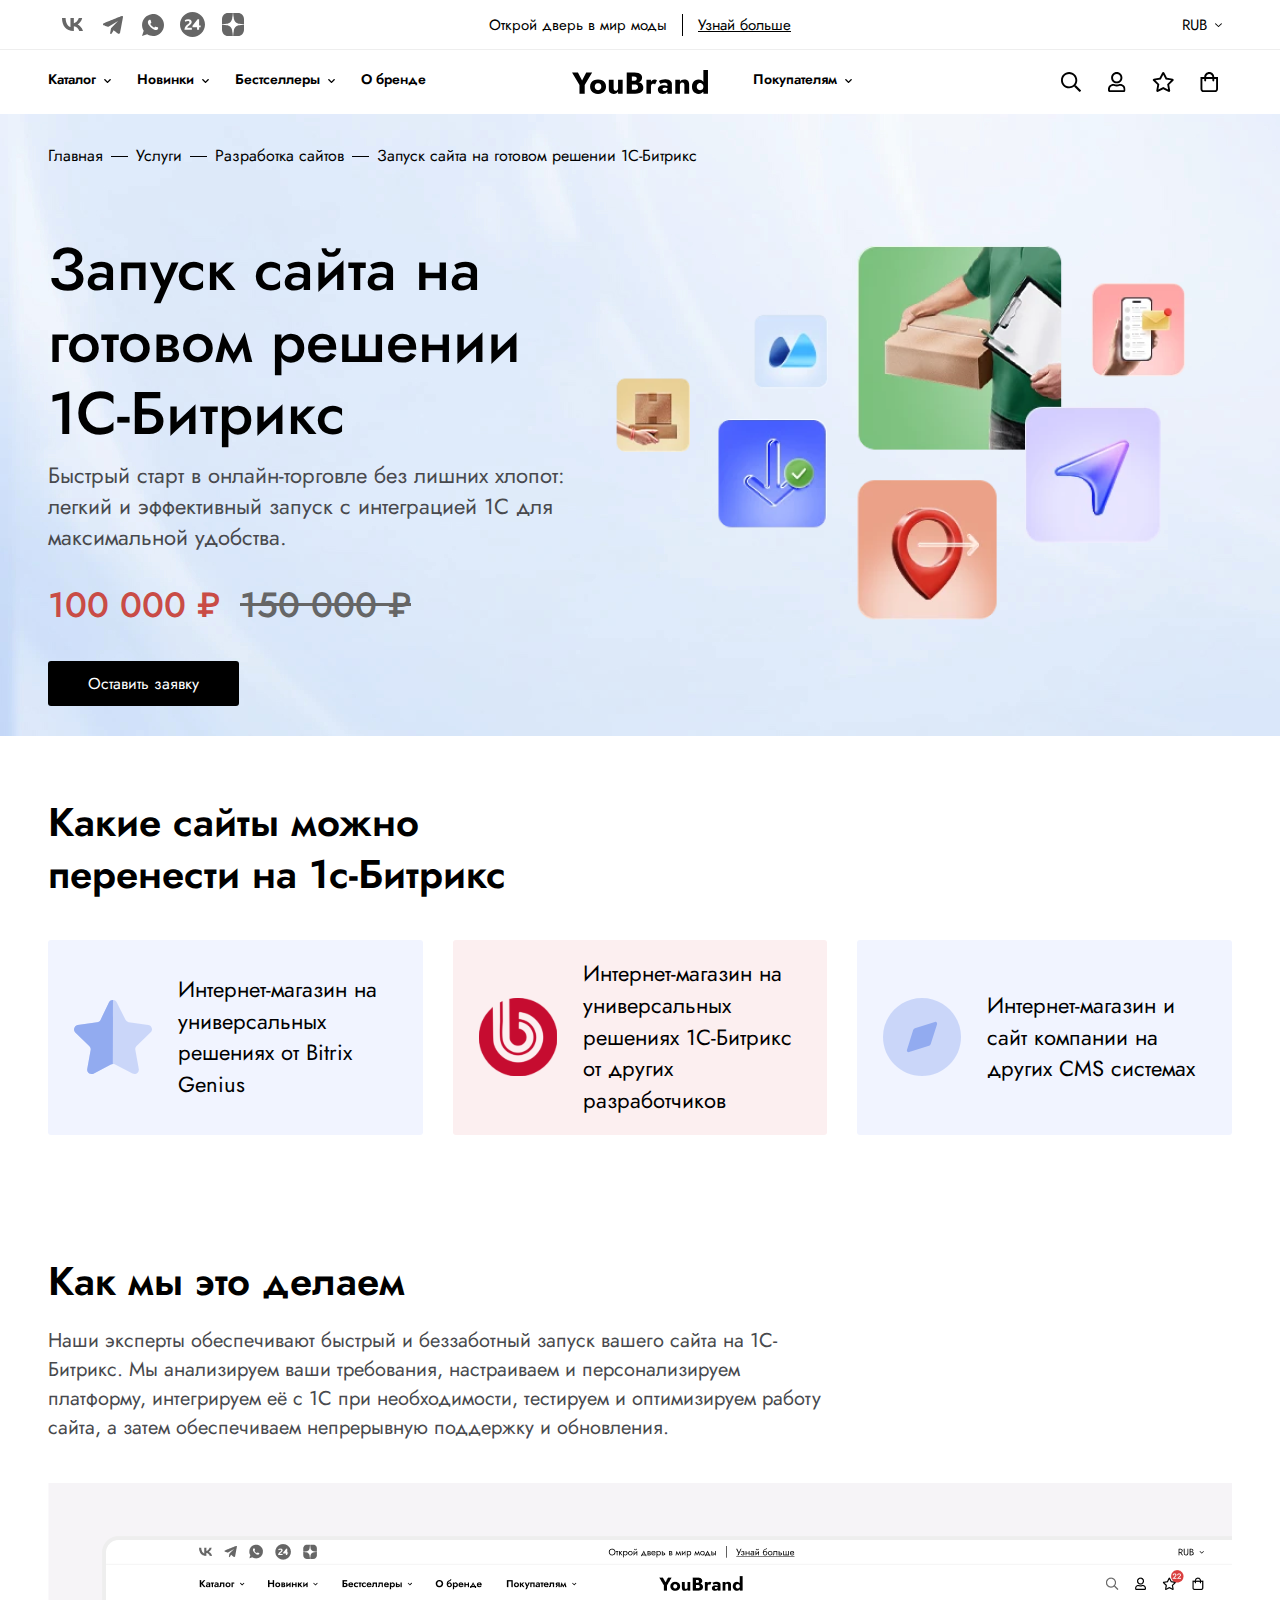
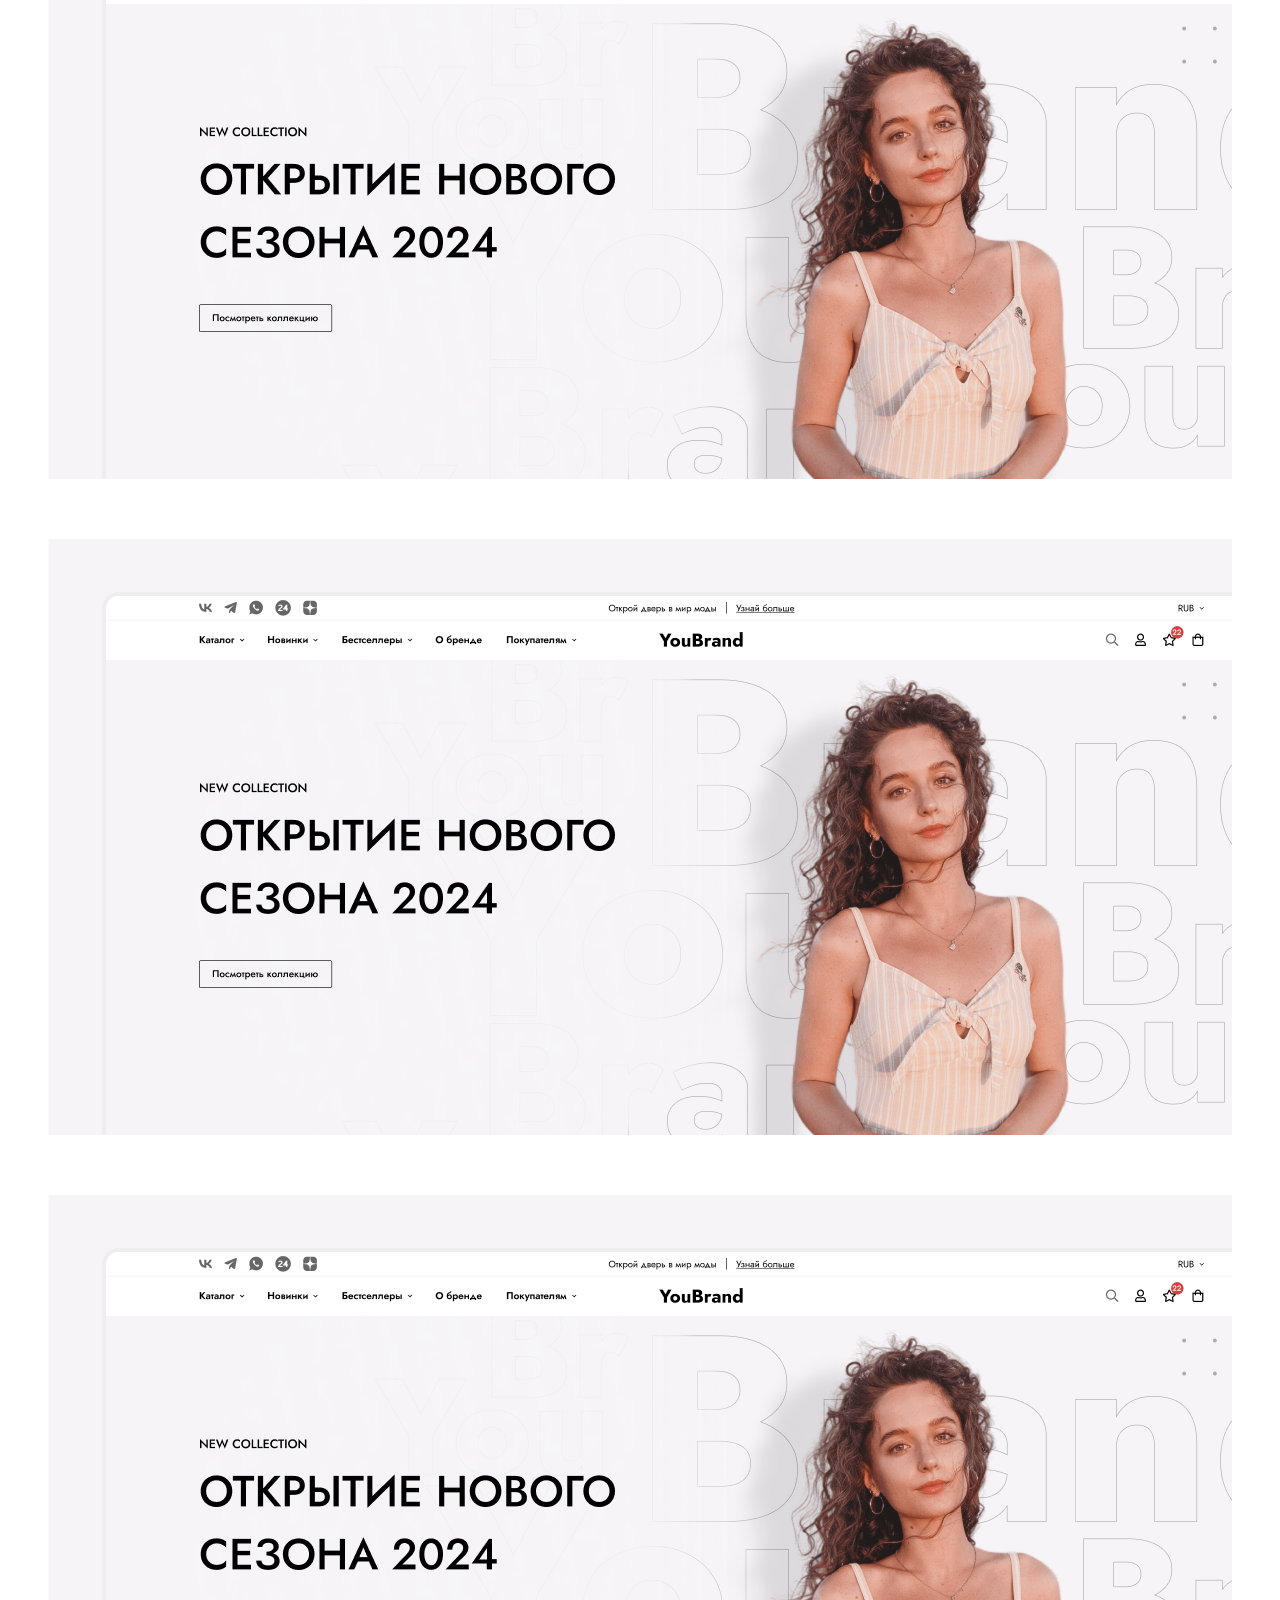
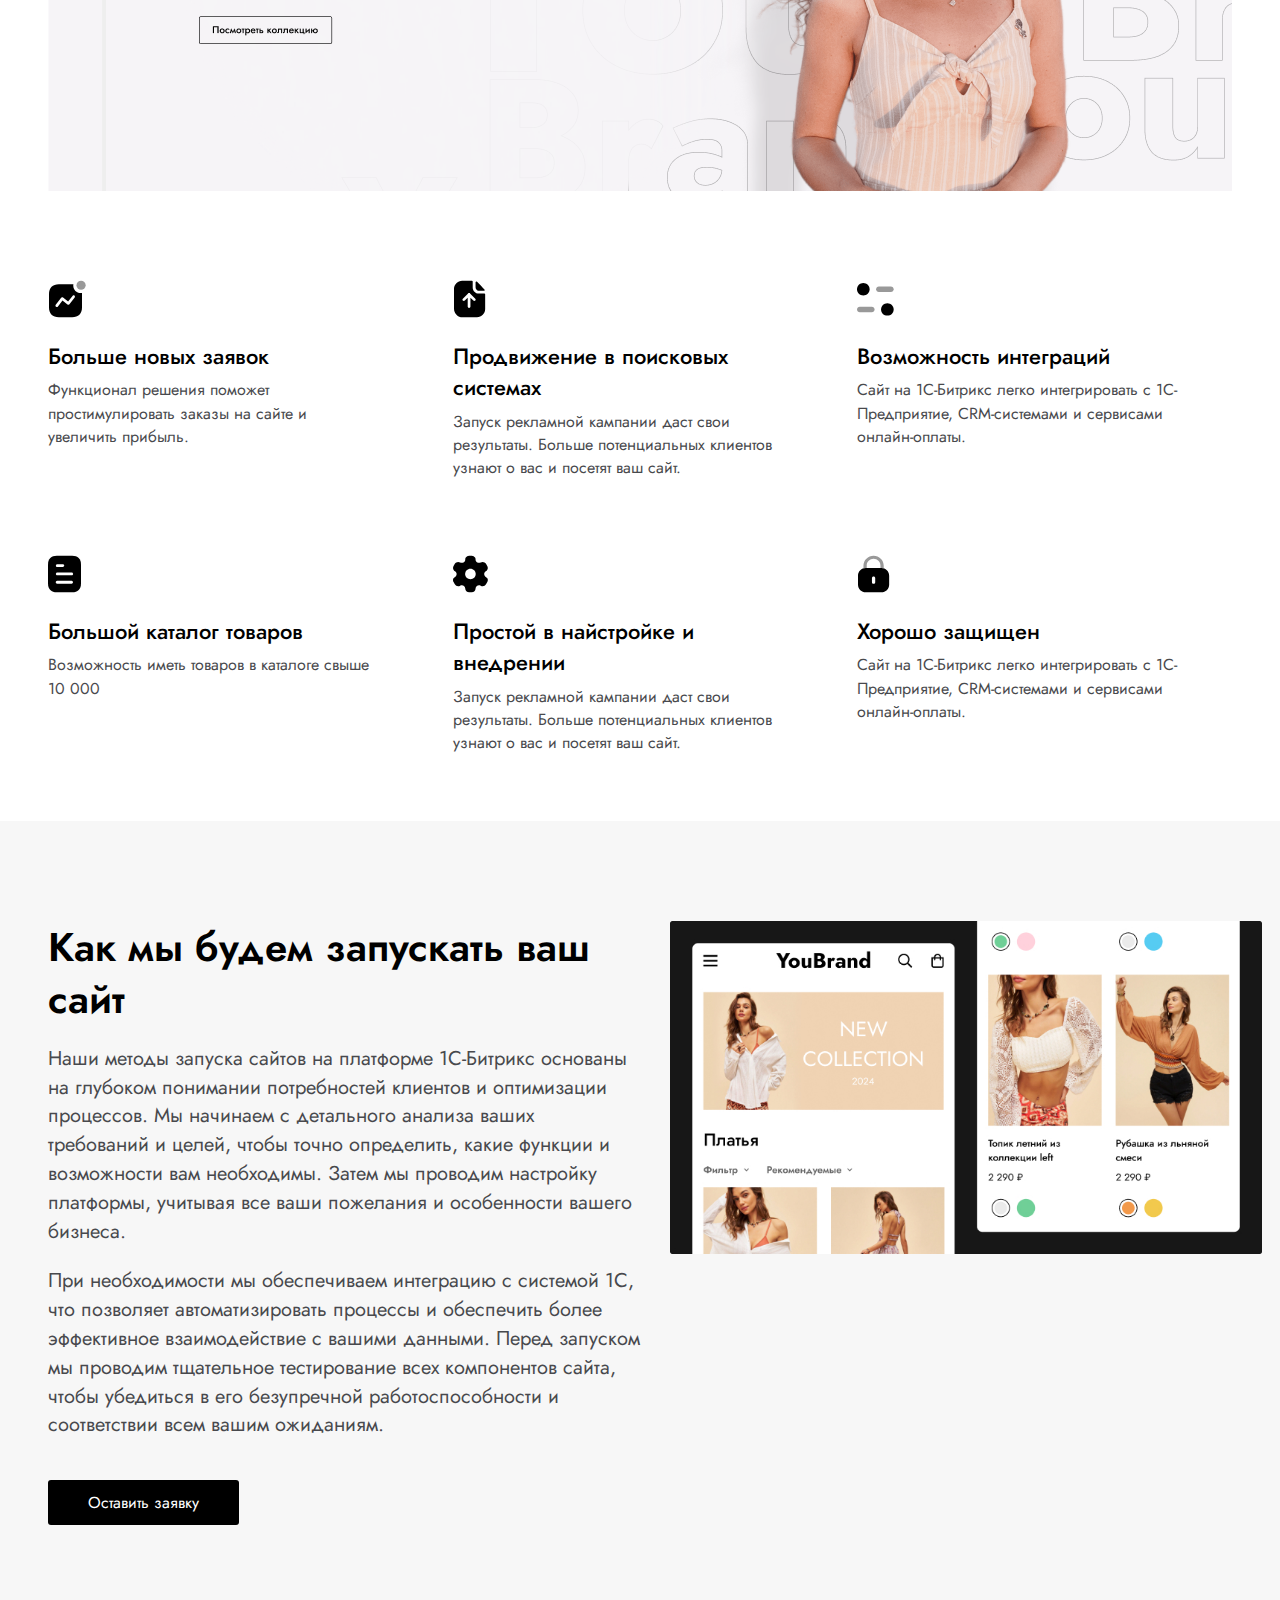
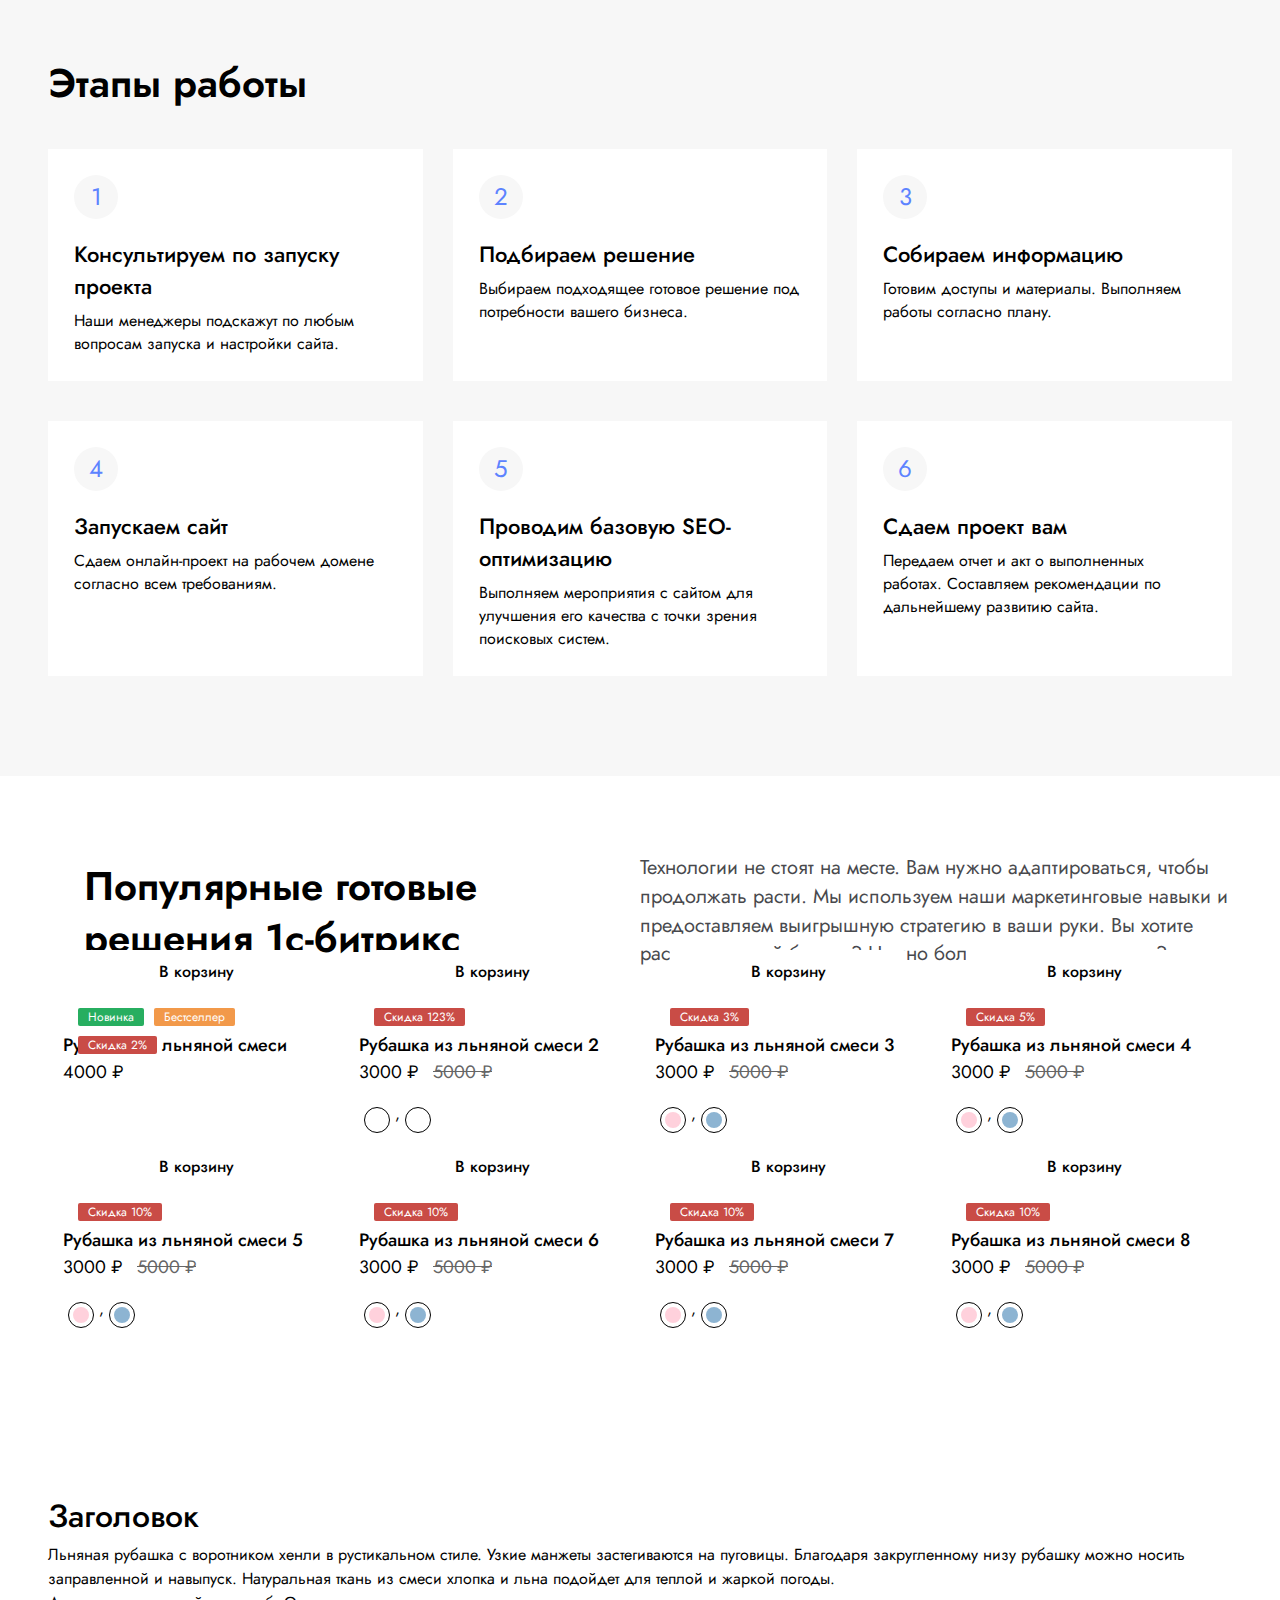
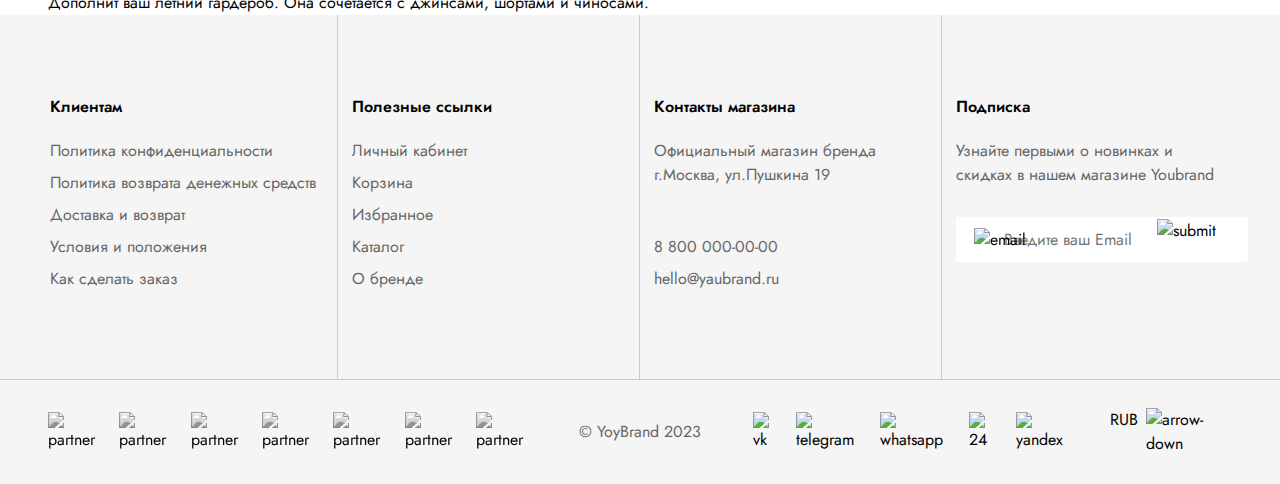
==== commit bff9333c: "feat: page development" ====
--- a/service.html
+++ b/service.html
@@ -52,7 +52,31 @@
     />
 
     <!-- Page components -->
-    <link rel="stylesheet" type="text/css" href="component/service-mainBanner/service-mainBanner.css" />
+    <link
+      rel="stylesheet"
+      type="text/css"
+      href="component/service-mainBanner/service-mainBanner.css"
+    />
+    <link
+      rel="stylesheet"
+      type="text/css"
+      href="component/service-transfer/service-transfer.css"
+    />
+    <link
+      rel="stylesheet"
+      type="text/css"
+      href="component/service-movie/service-movie.css"
+    />
+    <link
+      rel="stylesheet"
+      type="text/css"
+      href="component/service-launch/service-launch.css"
+    />
+    <link
+      rel="stylesheet"
+      type="text/css"
+      href="component/service-ready-decisions/service-ready-decisions.css"
+    />
 
     <!-- Footer components -->
     <link
@@ -4605,24 +4629,23 @@
           </div>
           <div class="serviceBanner__container-info">
             <div class="serviceBanner__container-info-text">
-                <h1 class="serviceBanner__container-info-text-title">
-                    Запуск сайта на готовом решении 1С-Битрикс
-                </h1>
-                <div class="serviceBanner__container-info-text-discription">
-                    Быстрый старт в онлайн-торговле без лишних хлопот: легкий и эффективный запуск с интеграцией 1С для максимальной удобства.
-                </div>
-                <div class="serviceBanner__container-info-text-pricesWrappper">
-                    <div class="price">
-                        100 000 ₽
-                    </div>
-                    <div class="sale">150 000 ₽</div>
-                </div>
-                <div class="serviceBanner__container-info-text-button">
-                    <button class="main-button">Оставить заявку</button>
-                </div>
+              <h1 class="serviceBanner__container-info-text-title">
+                Запуск сайта на готовом решении 1С-Битрикс
+              </h1>
+              <div class="serviceBanner__container-info-text-discription">
+                Быстрый старт в онлайн-торговле без лишних хлопот: легкий и
+                эффективный запуск с интеграцией 1С для максимальной удобства.
+              </div>
+              <div class="serviceBanner__container-info-text-pricesWrappper">
+                <div class="price">100 000 ₽</div>
+                <div class="sale">150 000 ₽</div>
+              </div>
+              <div class="serviceBanner__container-info-text-button">
+                <button class="main-button">Оставить заявку</button>
+              </div>
             </div>
             <div class="serviceBanner__container-info-image">
-                <img
+              <img
                 data-src="img/pages/service/banner-icons.png"
                 alt="banner"
                 class="b-lazy services-banner__img"
@@ -4631,419 +4654,289 @@
           </div>
         </div>
       </section>
-
-      <!-- component/servicesGrid -->
-      <section class="servicesGrid servicesGrid--services">
+      <!-- component/service-transferInfo -->
+      <section class="service-transferInfo">
         <div class="container">
-          <!-- services.html products grid header -->
-          <div class="serviceGrid__serviceHeader">
-            <div class="serviceGrid__serviceHeader-title">Услуги</div>
-            <div class="serviceGrid__serviceHeader-breadcrumbs">
-              <a
-                href="index.html"
-                class="serviceGrid__serviceHeader-breadcrumbs-item"
-                >Главная</a
-              >
-              <div class="serviceGrid__serviceHeader-breadcrumbs-line"></div>
-              <a href="#" class="serviceGrid__serviceHeader-breadcrumbs-item"
-                >Услуги</a
-              >
-            </div>
+          <div class="service-transferInfo__title">
+            Какие сайты можно перенести на 1с-Битрикс
           </div>
-
-          <div class="servicesGrid__actions">
-            <!-- Buttons -->
-            <a href="#dev"
-              ><button
-                class="servicesGrid-commonBlock__white-content-button"
-                type="submit"
-              >
-                Разработка сайтов
-              </button></a
-            >
-
-            <a href="#design"
-              ><button
-                class="servicesGrid-commonBlock__white-content-button"
-                type="submit"
-              >
-                Дизайн
-              </button></a
-            >
-
-            <a href="#marketing"
-              ><button
-                class="servicesGrid-commonBlock__white-content-button"
-                type="submit"
-              >
-                Интернет-маркетинг
-              </button></a
-            >
-
-            <a href="#autoBis">
-              <button
-                class="servicesGrid-commonBlock__white-content-button"
-                type="submit"
-              >
-                Автоматизация бизнеса
+          <div class="service-transferInfo__gridElements">
+            <div class="service-transferInfo__gridElement">
+              <div class="service-transferInfo__gridElement-image">
+                <img src="img/pages/service/star-icon.svg" alt="star-icon" />
+              </div>
+              <div class="service-transferInfo__gridElement-description">
+                Интернет-магазин на универсальных решениях от Bitrix Genius
+              </div>
+            </div>
+            <div class="service-transferInfo__gridElement">
+              <div class="service-transferInfo__gridElement-image">
+                <img
+                  src="img/pages/service/bitrix-icon.svg"
+                  alt="bitrix-icon"
+                />
+              </div>
+              <div class="service-transferInfo__gridElement-description">
+                Интернет-магазин на универсальных решениях 1С-Битрикс от других
+                разработчиков
+              </div>
+            </div>
+            <div class="service-transferInfo__gridElement">
+              <div class="service-transferInfo__gridElement-image">
+                <img src="img/pages/service/find-icon.svg" alt="find-icon" />
+              </div>
+              <div class="service-transferInfo__gridElement-description">
+                Интернет-магазин и сайт компании на других CMS системах
+              </div>
+            </div>
+          </div>
+        </div>
+      </section>
+      <!-- component/service-movie -->
+      <section class="service-movie">
+        <div class="container">
+          <div class="service-movie__info">
+            <div class="service-movie__info-title">Как мы это делаем</div>
+            <div class="service-movie__info-description">
+              Наши эксперты обеспечивают быстрый и беззаботный запуск вашего
+              сайта на 1С-Битрикс. Мы анализируем ваши требования, настраиваем и
+              персонализируем платформу, интегрируем её с 1С при необходимости,
+              тестируем и оптимизируем работу сайта, а затем обеспечиваем
+              непрерывную поддержку и обновления.
+            </div>
+          </div>
+          <div class="service-movie__blocks">
+            <div class="service-movie__block">
+              <button class="btn-play">
+                <img
+                  src="component/service-movie/img/button-play.svg"
+                  alt="play"
+                />
               </button>
-            </a>
-
-            <a href="#security">
-              <button
-                class="servicesGrid-commonBlock__white-content-button"
-                type="submit"
-              >
-                Информационная безопасность
+            </div>
+          </div>
+          <div class="service-movie__blocks">
+            <div class="service-movie__block">
+              <button class="btn-play">
+                <img
+                  src="component/service-movie/img/button-play.svg"
+                  alt="play"
+                />
               </button>
-            </a>
-            <a name="dev"></a>
+            </div>
           </div>
-
-          <div class="servicesGrid__wrapper">
-            <div class="servicesGrid__wrapper-title">Разработка сайтов</div>
-            <div class="servicesGrid__wrapper-cards">
-              <div class="services__card">
-                <div class="card-image">
-                  <img
-                    data-src="img/pages/services/servicesCatalogImg.png"
-                    alt="Site"
-                    class="b-lazy services-banner__img"
-                  />
-                </div>
-                <div class="card-info">
-                  <div class="card-info__title">
-                    <a href="#">Запуск сайта на готовом решении 1С-Битрикс</a>
-                  </div>
-                  <div class="card-info__discription">
-                    Ответственно подходим к каждому заказу и выполняем работы
-                    аккуратно и качественно. По окончании всех работ проводим
-                    уборку, и вы принимаете заказ уже в чистом помещении.
-                  </div>
-                  <div class="card-info__prices">
-                    <div>
-                      <div class="price">3 000 ₽</div>
-                      <div class="sale">5 000 ₽</div>
-                    </div>
-                    <div class="prices__btn">
-                      <img
-                        src="img/pages/services/arrow.svg"
-                        alt="arrow"
-                        class="arrow__btn"
-                      />
-                      <img
-                        src="img/pages/services/arrow-white.svg"
-                        alt="arrow"
-                        class="arrow__btn-white"
-                      />
-                    </div>
-                  </div>
-                </div>
-              </div>
-
-              <div class="services__card">
-                <div class="card-image">
-                  <img
-                    data-src="img/pages/services/servicesCatalogImg.png"
-                    alt="Site"
-                    class="b-lazy services-banner__img"
-                  />
-                </div>
-                <div class="card-info">
-                  <div class="card-info__title">
-                    <a href="#">Запуск сайта на готовом решении 1С-Битрикс</a>
-                  </div>
-                  <div class="card-info__discription">
-                    Ответственно подходим к каждому заказу и выполняем работы
-                    аккуратно и качественно. По окончании всех работ проводим
-                    уборку, и вы принимаете заказ уже в чистом помещении.
-                  </div>
-                  <div class="card-info__prices">
-                    <div>
-                      <div class="price">3 000 ₽</div>
-                      <div class="sale">5 000 ₽</div>
-                    </div>
-                    <div class="prices__btn">
-                      <img
-                        src="img/pages/services/arrow.svg"
-                        alt="arrow"
-                        class="arrow__btn"
-                      />
-                      <img
-                        src="img/pages/services/arrow-white.svg"
-                        alt="arrow"
-                        class="arrow__btn-white"
-                      />
-                    </div>
-                  </div>
-                </div>
-              </div>
-
-              <div class="services__card">
-                <div class="card-image">
-                  <img
-                    data-src="img/pages/services/servicesCatalogImg.png"
-                    alt="Site"
-                    class="b-lazy services-banner__img"
-                  />
-                </div>
-                <div class="card-info">
-                  <div class="card-info__title">
-                    <a href="#">Запуск сайта на готовом решении 1С-Битрикс</a>
-                  </div>
-                  <div class="card-info__discription">
-                    Ответственно подходим к каждому заказу и выполняем работы
-                    аккуратно и качественно. По окончании всех работ проводим
-                    уборку, и вы принимаете заказ уже в чистом помещении.
-                  </div>
-                  <div class="card-info__prices">
-                    <div>
-                      <div class="price">3 000 ₽</div>
-                      <div class="sale">5 000 ₽</div>
-                    </div>
-                    <div class="prices__btn">
-                      <img
-                        src="img/pages/services/arrow.svg"
-                        alt="arrow"
-                        class="arrow__btn"
-                      />
-                      <img
-                        src="img/pages/services/arrow-white.svg"
-                        alt="arrow"
-                        class="arrow__btn-white"
-                      />
-                    </div>
-                  </div>
-                </div>
-              </div>
-
-              <div class="services__card">
-                <div class="card-image">
-                  <img
-                    data-src="img/pages/services/servicesCatalogImg.png"
-                    alt="Site"
-                    class="b-lazy services-banner__img"
-                  />
-                </div>
-                <div class="card-info">
-                  <div class="card-info__title">
-                    <a href="#">Запуск сайта на готовом решении 1С-Битрикс</a>
-                  </div>
-                  <div class="card-info__discription">
-                    Ответственно подходим к каждому заказу и выполняем работы
-                    аккуратно и качественно. По окончании всех работ проводим
-                    уборку, и вы принимаете заказ уже в чистом помещении.
-                  </div>
-                  <div class="card-info__prices">
-                    <div>
-                      <div class="price">3 000 ₽</div>
-                      <div class="sale">5 000 ₽</div>
-                    </div>
-                    <div class="prices__btn">
-                      <img
-                        src="img/pages/services/arrow.svg"
-                        alt="arrow"
-                        class="arrow__btn"
-                      />
-                      <img
-                        src="img/pages/services/arrow-white.svg"
-                        alt="arrow"
-                        class="arrow__btn-white"
-                      />
-                    </div>
-                  </div>
-                  <a name="design"></a>
-                </div>
-              </div>
-            </div>
-
-            <div class="servicesGrid__wrapper-title">Дизайн</div>
-            <div class="servicesGrid__wrapper-cards">
-              <div class="services__card">
-                <div class="card-image">
-                  <img
-                    data-src="img/pages/services/servicesCatalogImg.png"
-                    alt="Site"
-                    class="b-lazy services-banner__img"
-                  />
-                </div>
-                <div class="card-info">
-                  <div class="card-info__title">
-                    <a href="#">Запуск сайта на готовом решении 1С-Битрикс</a>
-                  </div>
-                  <div class="card-info__discription">
-                    Ответственно подходим к каждому заказу и выполняем работы
-                    аккуратно и качественно. По окончании всех работ проводим
-                    уборку, и вы принимаете заказ уже в чистом помещении.
-                  </div>
-                  <div class="card-info__prices">
-                    <div>
-                      <div class="price">3 000 ₽</div>
-                      <div class="sale">5 000 ₽</div>
-                    </div>
-                    <div class="prices__btn">
-                      <img
-                        src="img/pages/services/arrow.svg"
-                        alt="arrow"
-                        class="arrow__btn"
-                      />
-                      <img
-                        src="img/pages/services/arrow-white.svg"
-                        alt="arrow"
-                        class="arrow__btn-white"
-                      />
-                    </div>
-                  </div>
-                </div>
-              </div>
-
-              <div class="services__card">
-                <div class="card-image">
-                  <img
-                    data-src="img/pages/services/servicesCatalogImg.png"
-                    alt="Site"
-                    class="b-lazy services-banner__img"
-                  />
-                </div>
-                <div class="card-info">
-                  <div class="card-info__title">
-                    <a href="#">Запуск сайта на готовом решении 1С-Битрикс</a>
-                  </div>
-                  <div class="card-info__discription">
-                    Ответственно подходим к каждому заказу и выполняем работы
-                    аккуратно и качественно. По окончании всех работ проводим
-                    уборку, и вы принимаете заказ уже в чистом помещении.
-                  </div>
-                  <div class="card-info__prices">
-                    <div>
-                      <div class="price">3 000 ₽</div>
-                      <div class="sale">5 000 ₽</div>
-                    </div>
-                    <div class="prices__btn">
-                      <img
-                        src="img/pages/services/arrow.svg"
-                        alt="arrow"
-                        class="arrow__btn"
-                      />
-                      <img
-                        src="img/pages/services/arrow-white.svg"
-                        alt="arrow"
-                        class="arrow__btn-white"
-                      />
-                    </div>
-                  </div>
-                </div>
-              </div>
-
-              <div class="services__card">
-                <div class="card-image">
-                  <img
-                    data-src="img/pages/services/servicesCatalogImg.png"
-                    alt="Site"
-                    class="b-lazy services-banner__img"
-                  />
-                </div>
-                <div class="card-info">
-                  <div class="card-info__title">
-                    <a href="#">Запуск сайта на готовом решении 1С-Битрикс</a>
-                  </div>
-                  <div class="card-info__discription">
-                    Ответственно подходим к каждому заказу и выполняем работы
-                    аккуратно и качественно.
-                  </div>
-                  <div class="card-info__prices">
-                    <div>
-                      <div class="price">3 000 ₽</div>
-                      <div class="sale">5 000 ₽</div>
-                    </div>
-                    <div class="prices__btn">
-                      <img
-                        src="img/pages/services/arrow.svg"
-                        alt="arrow"
-                        class="arrow__btn"
-                      />
-                      <img
-                        src="img/pages/services/arrow-white.svg"
-                        alt="arrow"
-                        class="arrow__btn-white"
-                      />
-                    </div>
-                  </div>
-                </div>
-              </div>
-
-              <div class="services__card">
-                <div class="card-image">
-                  <img
-                    data-src="img/pages/services/servicesCatalogImg.png"
-                    alt="Site"
-                    class="b-lazy services-banner__img"
-                  />
-                </div>
-                <div class="card-info">
-                  <div class="card-info__title">
-                    <a href="#">Запуск сайта на готовом решении 1С-Битрикс</a>
-                  </div>
-                  <div class="card-info__discription">
-                    Ответственно подходим к каждому заказу и выполняем работы
-                    аккуратно и качественно. По окончании всех работ проводим
-                    уборку, и вы принимаете заказ уже в чистом помещении.
-                  </div>
-                  <div class="card-info__prices">
-                    <div>
-                      <div class="price">3 000 ₽</div>
-                      <div class="sale">5 000 ₽</div>
-                    </div>
-                    <div class="prices__btn">
-                      <img
-                        src="img/pages/services/arrow.svg"
-                        alt="arrow"
-                        class="arrow__btn"
-                      />
-                      <img
-                        src="img/pages/services/arrow-white.svg"
-                        alt="arrow"
-                        class="arrow__btn-white"
-                      />
-                    </div>
-                  </div>
-                </div>
-              </div>
-            </div>
-            <!-- Products loading from .json -->
+          <div class="service-movie__blocks">
+            <div class="service-movie__block">
+              <button class="btn-play">
+                <img
+                  src="component/service-movie/img/button-play.svg"
+                  alt="play"
+                />
+              </button>
+            </div>
           </div>
-
-          <!-- Pagination block -->
-          <div class="servicesGrid__paginationBox">
-            <div class="servicesGrid__paginationBox-pages">
-              <button
-                href="#"
-                class="servicesGrid__paginationBox-pages-item servicesGrid__paginationBox-pages-itemActive"
-              >
-                1
+          <div class="service-movie__grid">
+            <div class="service-movie__grid-element">
+              <div class="service-movie__grid-element-image">
+                <img
+                  src="component/service-movie/img/grafic-icon.svg"
+                  alt="grafic-icon"
+                />
+              </div>
+              <div class="service-movie__grid-element-title">
+                Больше новых заявок
+              </div>
+              <div class="service-movie__grid-element-discription">
+                Функционал решения поможет простимулировать заказы на сайте и
+                увеличить прибыль.
+              </div>
+            </div>
+            <div class="service-movie__grid-element">
+              <div class="service-movie__grid-element-image">
+                <img
+                  src="component/service-movie/img/levelup.svg"
+                  alt="levelup-icon"
+                />
+              </div>
+              <div class="service-movie__grid-element-title">
+                Продвижение в поисковых системах
+              </div>
+              <div class="service-movie__grid-element-discription">
+                Запуск рекламной кампании даст свои результаты. Больше
+                потенциальных клиентов узнают о вас и посетят ваш сайт.
+              </div>
+            </div>
+            <div class="service-movie__grid-element">
+              <div class="service-movie__grid-element-image">
+                <img
+                  src="component/service-movie/img/integrated-icon.svg"
+                  alt="integrated-icon"
+                />
+              </div>
+              <div class="service-movie__grid-element-title">
+                Возможность интеграций
+              </div>
+              <div class="service-movie__grid-element-discription">
+                Сайт на 1С-Битрикс легко интегрировать с 1С-Предприятие,
+                CRM-системами и сервисами онлайн-оплаты.
+              </div>
+            </div>
+            <div class="service-movie__grid-element">
+              <div class="service-movie__grid-element-image">
+                <img
+                  src="component/service-movie/img/notes.svg"
+                  alt="catalog-icon"
+                />
+              </div>
+              <div class="service-movie__grid-element-title">
+                Большой каталог товаров
+              </div>
+              <div class="service-movie__grid-element-discription">
+                Возможность иметь товаров в каталоге свыше 10 000
+              </div>
+            </div>
+            <div class="service-movie__grid-element">
+              <div class="service-movie__grid-element-image">
+                <img
+                  src="component/service-movie/img/setting.svg"
+                  alt="setting-icon"
+                />
+              </div>
+              <div class="service-movie__grid-element-title">
+                Простой в найстройке и внедрении
+              </div>
+              <div class="service-movie__grid-element-discription">
+                Запуск рекламной кампании даст свои результаты. Больше
+                потенциальных клиентов узнают о вас и посетят ваш сайт.
+              </div>
+            </div>
+            <div class="service-movie__grid-element">
+              <div class="service-movie__grid-element-image">
+                <img
+                  src="component/service-movie/img/security.svg"
+                  alt="security-icon"
+                />
+              </div>
+              <div class="service-movie__grid-element-title">
+                Хорошо защищен
+              </div>
+              <div class="service-movie__grid-element-discription">
+                Сайт на 1С-Битрикс легко интегрировать с 1С-Предприятие,
+                CRM-системами и сервисами онлайн-оплаты.
+              </div>
+            </div>
+          </div>
+        </div>
+      </section>
+
+      <!-- component/service-launch-site -->
+      <section class="service-launch">
+        <div class="container">
+          <div class="service-launch__info">
+            <div class="service-launch__info-wrapper">
+              <div class="service-launch__info-wrapper-title">
+                Как мы будем запускать ваш сайт
+              </div>
+              <div class="service-launch__info-wrapper-discription">
+                <div>
+                  Наши методы запуска сайтов на платформе 1С-Битрикс основаны на
+                  глубоком понимании потребностей клиентов и оптимизации
+                  процессов. Мы начинаем с детального анализа ваших требований и
+                  целей, чтобы точно определить, какие функции и возможности вам
+                  необходимы. Затем мы проводим настройку платформы, учитывая
+                  все ваши пожелания и особенности вашего бизнеса.
+                </div>
+                <div>
+                  При необходимости мы обеспечиваем интеграцию с системой 1С,
+                  что позволяет автоматизировать процессы и обеспечить более
+                  эффективное взаимодействие с вашими данными. Перед запуском мы
+                  проводим тщательное тестирование всех компонентов сайта, чтобы
+                  убедиться в его безупречной работоспособности и соответствии
+                  всем вашим ожиданиям.
+                </div>
+              </div>
+              <button class="service-launch__info-wrapper-button">
+                Оставить заявку
               </button>
-              <button href="#" class="servicesGrid__paginationBox-pages-item">
-                2
-              </button>
-              <button href="#" class="servicesGrid__paginationBox-pages-item">
-                3
-              </button>
-              <button href="#" class="servicesGrid__paginationBox-pages-item">
-                ...
-              </button>
-              <button href="#" class="servicesGrid__paginationBox-pages-item">
-                20
-              </button>
-            </div>
-            <button class="servicesGrid__paginationBox-pages-nextPageBtn">
-              Следующая страница
-              <img
-                src="img/arrow-right.svg"
-                alt="arrow-right"
-                class="servicesGrid__paginationBox-pages-nextPageBtn-icon"
-              />
-            </button>
+            </div>
+            <div class="service-launch__info-image">
+              <img src="img/pages/service/launch-site.jpg" alt="launch-image" />
+            </div>
           </div>
+          <div class="service-launch__stage-work">
+            <div class="service-launch__stage-work-title">Этапы работы</div>
+            <div class="service-launch__stage-work-grid">
+              <div class="service-launch__stage-work-grid-element">
+                <div class="element-number">1</div>
+                <div class="element-title">
+                  Консультируем по запуску проекта
+                </div>
+                <div class="element-discription">
+                  Наши менеджеры подскажут по любым вопросам запуска и настройки
+                  сайта.
+                </div>
+              </div>
+              <div class="service-launch__stage-work-grid-element">
+                <div class="element-number">2</div>
+                <div class="element-title">Подбираем решение</div>
+                <div class="element-discription">
+                  Выбираем подходящее готовое решение под потребности вашего
+                  бизнеса.
+                </div>
+              </div>
+              <div class="service-launch__stage-work-grid-element">
+                <div class="element-number">3</div>
+                <div class="element-title">Собираем информацию</div>
+                <div class="element-discription">
+                  Готовим доступы и материалы. Выполняем работы согласно плану.
+                </div>
+              </div>
+              <div class="service-launch__stage-work-grid-element">
+                <div class="element-number">4</div>
+                <div class="element-title">Запускаем сайт</div>
+                <div class="element-discription">
+                  Сдаем онлайн-проект на рабочем домене согласно всем
+                  требованиям.
+                </div>
+              </div>
+              <div class="service-launch__stage-work-grid-element">
+                <div class="element-number">5</div>
+                <div class="element-title">
+                  Проводим базовую SEO-оптимизацию
+                </div>
+                <div class="element-discription">
+                  Выполняем мероприятия с сайтом для улучшения его качества с
+                  точки зрения поисковых систем.
+                </div>
+              </div>
+              <div class="service-launch__stage-work-grid-element">
+                <div class="element-number">6</div>
+                <div class="element-title">Сдаем проект вам</div>
+                <div class="element-discription">
+                  Передаем отчет и акт о выполненных работах. Составляем
+                  рекомендации по дальнейшему развитию сайта.
+                </div>
+              </div>
+            </div>
+          </div>
+        </div>
+      </section>
+
+      <!-- component/service-ready-decisions -->
+      <section class="service-ready-decisions">
+        <div class="container">
+          <div class="service-ready-decisions__info">
+            <div class="service-ready-decisions__info-title">
+              Популярные готовые решения 1с-битрикс
+            </div>
+            <div class="service-ready-decisions__info-description">
+              Технологии не стоят на месте. Вам нужно адаптироваться, чтобы
+              продолжать расти. Мы используем наши маркетинговые навыки и
+              предоставляем выигрышную стратегию в ваши руки. Вы хотите
+              расширить свой бизнес? Нужно больше лидов и продаж?
+            </div>
+          </div>
+          <div class="decisionsGrid__wrapper"></div>
         </div>
       </section>
 
@@ -5452,8 +5345,7 @@
     <script src="component/header3/header3.js"></script>
     <script src="component/headerMobilePopup/headerMobilePopup.js"></script>
 
-    <script src="component/servicesGrid/servicesGrid.js"></script>
-    <script src="component/services-filters/services-filters.js"></script>
+    <script src="component/service-ready-decisions/decisionsGrid.js"></script>
 
     <script src="component/footer1/footer1.js"></script>
     <script src="component/footer2/footer2.js"></script>
--- a/component/service-transfer/service-transfer.css
+++ b/component/service-transfer/service-transfer.css
@@ -0,0 +1,40 @@
+.service-transferInfo .container {
+    padding-top: 60px;
+    padding-bottom: 60px;
+}
+
+.service-transferInfo__title {
+  font-size: 40px;
+  font-weight: 600;
+  line-height: 52px;
+  width: 520px;
+  margin-bottom: 40px;
+}
+
+.service-transferInfo__gridElements {
+  display: grid;
+  grid-template-columns: repeat(3, 1fr);
+  gap: 30px;
+}
+
+.service-transferInfo__gridElement {
+  display: flex;
+  border-radius: 3px;
+  align-items: center;
+  background-color: #f1f4ff;
+  padding: 18px 26px;
+  gap: 26px;
+  font-size: 22px;
+  font-weight: 400;
+  line-height: 31.79px;
+}
+
+.service-transferInfo__gridElement:nth-child(2) {
+  background-color: #fceff0;
+}
+
+.service-transferInfo__gridElement-image {
+  margin: 8px 0;
+  width: 78px;
+}
+
--- a/component/service-movie/service-movie.css
+++ b/component/service-movie/service-movie.css
@@ -0,0 +1,77 @@
+.service-movie .container {
+  padding-top: 60px;
+  padding-bottom: 60px;
+}
+
+.service-movie__info-title {
+  font-size: 40px;
+  font-weight: 600;
+  line-height: 52px;
+  margin-bottom: 20px;
+}
+
+.service-movie__info-description {
+  width: 795px;
+  font-size: 20px;
+  font-weight: 400;
+  line-height: 28.9px;
+  color: #48494d;
+  margin-bottom: 40px;
+}
+
+.service-movie__block {
+  position: relative;
+  width: 100%;
+  height: 596px;
+  background-image: url("/img/pages/service/service-movie-image.png");
+  background-size: cover;
+  background-repeat: no-repeat;
+  margin-bottom: 60px;
+}
+
+.service-movie__block .btn-play {
+  visibility: hidden;
+  position: absolute;
+  top: 50%;
+  left: 50%;
+  border: none;
+  border-radius: 50%;
+  z-index: 2;
+}
+
+.service-movie__block:hover {
+  filter: brightness(50%);
+}
+
+.service-movie__block:hover .btn-play {
+  visibility: visible;
+}
+
+.service-movie__grid {
+  display: grid;
+  grid-template-columns: repeat(3, 1fr);
+  column-gap: 30px;
+  row-gap: 40px;
+}
+
+.service-movie__grid-element {
+  height: 209px;
+  margin: 26px 52px 0 0;
+}
+.service-movie__grid-element-image {
+  margin-bottom: 20px;
+}
+
+.service-movie__grid-element-title {
+  font-size: 22px;
+  font-weight: 500;
+  line-height: 31.79px;
+  margin-bottom: 6px;
+}
+
+.service-movie__grid-element-discription {
+  font-size: 16px;
+  font-weight: 400;
+  line-height: 23.12px;
+  color: #48494d;
+}
--- a/component/service-launch/service-launch.css
+++ b/component/service-launch/service-launch.css
@@ -0,0 +1,104 @@
+.service-launch {
+  background-color: #f7f7f7;
+  padding-top: 100px;
+  padding-bottom: 100px;
+}
+
+.service-launch__info {
+  display: grid;
+  grid-template-columns: repeat(2, 50%);
+  gap: 30px;
+  padding-bottom: 100px;
+}
+
+.service-launch__info-wrapper-title {
+  font-size: 40px;
+  font-weight: 600;
+  line-height: 52px;
+  margin-bottom: 20px;
+}
+
+.service-launch__info-wrapper-discription {
+  font-size: 20px;
+  font-weight: 400;
+  line-height: 28.9px;
+  color: #48494d;
+  margin-bottom: 40px;
+}
+
+.service-launch__info-wrapper-discription div:nth-child(1) {
+  margin-bottom: 20px;
+}
+
+.service-launch__info-wrapper-button {
+  width: 191px;
+  height: 45px;
+  padding: 11px 21px 11px 21px;
+  background-color: black;
+  border-radius: 3px;
+  border: none;
+  transition: all ease-in 0.3s;
+  color: white;
+}
+
+.service-launch__info-wrapper-button:hover {
+  -webkit-box-shadow: 0px 0px 0px 3px black;
+  -moz-box-shadow: 0px 0px 0px 3px black;
+  box-shadow: 0px 0px 0px 3px black;
+}
+
+.service-launch__info-image img {
+  width: 100%;
+}
+
+.service-launch__stage-work {
+  padding-top: 32px;
+}
+
+.service-launch__stage-work-title {
+  font-size: 40px;
+  font-weight: 600;
+  line-height: 52px;
+  margin-bottom: 40px;
+}
+
+.service-launch__stage-work-grid {
+  display: grid;
+  grid-template-columns: repeat(3, 1fr);
+  column-gap: 30px;
+  row-gap: 40px;
+}
+
+.service-launch__stage-work-grid-element {
+  background-color: white;
+  padding: 26px;
+}
+
+.service-launch__stage-work-grid-element .element-number {
+  width: 44px;
+  height: 44px;
+  background-color: #f7f7f7;
+  border-radius: 22px;
+  display: flex;
+  justify-content: center;
+  align-items: center;
+  font-size: 24px;
+  font-weight: 400;
+  line-height: 34.68px;
+  text-align: center;
+  color: #5d83ff;
+  margin-bottom: 20px;
+}
+
+.service-launch__stage-work-grid-element .element-title {
+  font-size: 22px;
+  font-weight: 500;
+  line-height: 31.79px;
+  margin-bottom: 6px;
+}
+
+.service-launch__stage-work-grid-element .element-discription {
+  font-size: 16px;
+  font-weight: 400;
+  line-height: 23.12px;
+}
--- a/component/service-ready-decisions/service-ready-decisions.css
+++ b/component/service-ready-decisions/service-ready-decisions.css
@@ -0,0 +1,672 @@
+.service-ready-decisions{
+    padding-top: 69px;
+    padding-bottom: 69px;
+}
+
+.service-ready-decisions__info {
+  display: grid;
+  justify-items: center;
+  grid-template-columns: repeat(2, 1fr);
+}
+
+.service-ready-decisions__info-title {
+  width: 520px;
+  font-size: 40px;
+  font-weight: 600;
+  line-height: 52px;
+  align-self: center;
+}
+
+.service-ready-decisions__info-description {
+  font-size: 20px;
+  font-weight: 400;
+  line-height: 28.9px;
+  color: #48494d;
+  margin: 8.5px 0;
+}
+
+/* servicesGrid.js */
+
+.decisionsGrid__wrapper {
+    display: flex;
+    flex-wrap: wrap;
+    margin-bottom: 60px;
+  }
+  
+  @media screen and (max-width: 576px) {
+    .decisionsGrid__wrapper {
+      margin-bottom: 30px;
+    }
+  }
+  
+  .decisionsGrid__wrapper-item {
+    display: flex;
+    flex-direction: column;
+    gap: 15px;
+    cursor: pointer;
+    padding: 15px 15px 35px 15px;
+    box-shadow: none;
+    transition: all .2s ease-in-out;
+    position: relative;
+    width: 25%;
+  }
+  
+  @media screen and (max-width: 991px) {
+    .decisionsGrid__wrapper-item {
+      width: 50%;
+    }
+  }
+  
+  @media screen and (max-width: 576px) {
+    .decisionsGrid__wrapper-item {
+      padding: 10px 10px 15px 10px;
+    }
+  }
+  
+  .decisionsGrid__wrapper-item:hover {
+    box-shadow: 0 29px 45px rgba(164, 164, 164, 0.2);
+  }
+  
+  .decisionsGrid__wrapper-item-imgWrapper {
+    position: relative;
+  }
+  
+  .decisionsGrid__wrapper-item-imgWrapper-defaultImg {
+    width: 100%;
+  }
+  
+  .decisionsGrid__wrapper-item-imgWrapper-hoverImg {
+    width: 100%;
+    position: absolute;
+    top: 0;
+    left: 0;
+    opacity: 0;
+    transition: all .2s ease-in-out;
+  }
+  
+  .decisionsGrid__wrapper-item:hover .decisionsGrid__wrapper-item-imgWrapper-hoverImg {
+    opacity: 1;
+  }
+  
+  .decisionsGrid__wrapper-item:hover .decisionsGrid__wrapper-item-offerBox {
+    opacity: 0;
+  }
+  
+  .decisionsGrid__wrapper-item-button {
+    position: absolute;
+    bottom: 23px;
+    left: 50%;
+    transform: translateX(-50%);
+    border: none;
+    background-color: #FFFFFF;
+    padding: 10px 0;
+    max-width: calc(100% - 30px);
+    width: 100%;
+    border-radius: 3px;
+    opacity: 1;
+    font-weight: 500;
+    transition: all .2s ease-in-out;
+    color: black;
+  }
+  
+  .decisionsGrid__wrapper-item-button:hover {
+    background-color: #000000;
+    color: #FFFFFF;
+    transform: translateX(-50%) scale(1.05);
+  }
+  
+  @media screen and (max-width: 576px) {
+    .decisionsGrid__wrapper-item-button {
+      font-size: 14px;
+      max-width: calc(100% - 20px);
+    }
+  }
+  
+  .decisionsGrid__wrapper-item-favoriteIconWrapper {
+    position: absolute;
+    top: 15px;
+    right: 15px;
+    opacity: 0;
+    transition: all .2s ease-in-out;
+  }
+  
+  @media screen and (max-width: 576px) {
+    .decisionsGrid__wrapper-item-favoriteIconWrapper {
+      top: 10px;
+      right: 10px;
+    }
+  
+    .decisionsGrid__wrapper-item-favoriteIconWrapper-icon {
+      width: 30px;
+    }
+  }
+  
+  .decisionsGrid__wrapper-item-favoriteIconWrapper:hover
+  .decisionsGrid__wrapper-item-favoriteIconWrapper-icon {
+    filter: invert(1);
+  }
+  
+  .decisionsGrid__wrapper-item:hover .decisionsGrid__wrapper-item-favoriteIconWrapper {
+    opacity: 1;
+  }
+  
+  .decisionsGrid__wrapper-item:hover .decisionsGrid__wrapper-item-button {
+    opacity: 1;
+  }
+  
+  .decisionsGrid__wrapper-item-favoriteIcon:hover {
+    transform: scale(1.05);
+  }
+  
+  .decisionsGrid__wrapper-item-favoriteIconWrapper-tooltip {
+    opacity: 0;
+    padding: 5px 11px;
+    background-color: black;
+    color: white;
+    text-align: center;
+    border-radius: 4px;
+    pointer-events: none;
+    transition: all .2s ease-in-out;
+    position: absolute;
+    left: 50%;
+    transform: translateX(-50%);
+    z-index: 1;
+    width: 120px;
+    top: 55px;
+  }
+  
+  .decisionsGrid__wrapper-item-favoriteIconWrapper-tooltip:after {
+    content: "";
+    position: absolute;
+    top: -11px;
+    left: 50%;
+    transform: translateX(-50%);
+    height: 11px;
+    border-left: 7px solid transparent;
+    border-right: 7px solid transparent;
+    border-bottom: 7px solid black;
+  }
+  
+  .decisionsGrid__wrapper-item-favoriteIconWrapper:hover .decisionsGrid__wrapper-item-favoriteIconWrapper-tooltip {
+    opacity: 1;
+  }
+  
+  /* ----- favorites page star icon ----- */
+  .decisionsGrid__wrapper-item-favoriteIconWrapper--favoritesPage {
+    opacity: 1;
+    filter: invert(1);
+  }
+  
+  .decisionsGrid__wrapper-item-favoriteIconWrapper--favoritesPage:hover
+  .decisionsGrid__wrapper-item-favoriteIconWrapper-icon {
+    filter: invert(0);
+  }
+  
+  .decisionsGrid__wrapper-item-favoriteIconWrapper--favoritesPage
+  .decisionsGrid__wrapper-item-favoriteIconWrapper-tooltip {
+    filter: invert(1);
+  }
+  
+  
+  .decisionsGrid__wrapper-item-offerBox {
+    position: absolute;
+    top: 15px;
+    left: 15px;
+    display: flex;
+    flex-wrap: wrap;
+    padding-right: 10px;
+    gap: 10px;
+    font-size: 12px;
+    opacity: 1;
+    transition: all .2s ease-in-out;
+    width: calc(100% - 70px);
+  }
+  
+  @media screen and (max-width: 576px) {
+    .decisionsGrid__wrapper-item-offerBox {
+      top: 10px;
+      left: 10px;
+      gap: 5px;
+      font-size: 10px;
+    }
+  }
+  
+  @media screen and (max-width: 380px) {
+    .decisionsGrid__wrapper-item-offerBox {
+      width: calc(100% - 40px);
+    }
+  }
+  
+  .decisionsGrid__wrapper-item-offerBox-green,
+  .decisionsGrid__wrapper-item-offerBox-yellow,
+  .decisionsGrid__wrapper-item-offerBox-red {
+    padding: 0 10px;
+    border-radius: 2px;
+    text-align: center;
+    color: white;
+  }
+  
+  @media screen and (max-width: 576px) {
+    .decisionsGrid__wrapper-item-offerBox-green,
+    .decisionsGrid__wrapper-item-offerBox-yellow,
+    .decisionsGrid__wrapper-item-offerBox-red {
+      padding: 0 3px;
+      font-size: 10px;
+    }
+  }
+  
+  .decisionsGrid__wrapper-item-offerBox-green {
+    background-color: #27AE60;
+  }
+  
+  .decisionsGrid__wrapper-item-offerBox-yellow {
+    background-color: #F2994A;
+  }
+  
+  .decisionsGrid__wrapper-item-offerBox-red {
+    background-color: #C94C46;
+  }
+  
+  .decisionsGrid__wrapper-item-info-title {
+    font-weight: 500;
+    font-size: 24px;
+    margin-bottom: 8px;
+  }
+  
+  @media screen and (max-width: 1500px) {
+    .decisionsGrid__wrapper-item-info-title {
+      font-size: 20px;
+    }
+  }
+  
+  @media screen and (max-width: 1400px) {
+    .decisionsGrid__wrapper-item-info-title {
+      font-size: 18px;
+    }
+  }
+  
+  @media screen and (max-width: 576px) {
+    .decisionsGrid__wrapper-item-info-title {
+      font-size: 14px;
+    }
+  }
+  
+  .decisionsGrid__wrapper-item-info-prices {
+    display: flex;
+    gap: 15px;
+    margin-bottom: 16px;
+  }
+  
+  @media screen and (max-width: 576px) {
+    .decisionsGrid__wrapper-item-info-prices {
+      gap: 6px;
+    }
+  }
+  
+  .decisionsGrid__wrapper-item-info-prices-main {
+    font-size: 24px;
+  }
+  
+  .decisionsGrid__wrapper-item-info-prices-old {
+    color: #666666;
+    font-size: 24px;
+    text-decoration: line-through;
+  }
+  
+  @media screen and (max-width: 1500px) {
+    .decisionsGrid__wrapper-item-info-prices-main {
+      font-size: 20px;
+    }
+  
+    .decisionsGrid__wrapper-item-info-prices-old {
+      font-size: 20px;
+    }
+  }
+  
+  @media screen and (max-width: 1400px) {
+    .decisionsGrid__wrapper-item-info-prices-main {
+      font-size: 18px;
+    }
+  
+    .decisionsGrid__wrapper-item-info-prices-old {
+      font-size: 18px;
+    }
+  }
+  
+  @media screen and (max-width: 576px) {
+    .decisionsGrid__wrapper-item-info-prices-main {
+      font-size: 14px;
+    }
+  
+    .decisionsGrid__wrapper-item-info-prices-old {
+      font-size: 14px;
+    }
+  }
+  
+  .decisionsGrid__wrapper-item-info-colorIcons {
+    display: flex;
+  }
+  
+  .decisionsGrid__wrapper-item-info-colorIcons-item {
+    width: 36px;
+    height: 36px;
+    padding: 5px;
+    position: relative;
+  }
+  
+  .decisionsGrid__wrapper-item-info-colorIcons-item-default {
+    border-radius: 50%;
+    border: 1px solid;
+    border-color: transparent;
+    width: 100%;
+    height: 100%;
+    transition: all .2s ease-in-out;
+  }
+  
+  .decisionsGrid__wrapper-item-info-colorIcons-item-defaultActive {
+    padding: 4px;
+    border-color: black;
+  }
+  
+  .decisionsGrid__wrapper-item-info-colorIcons-item-default-inner {
+    width: 100%;
+    height: 100%;
+    border-radius: 50%;
+  }
+  
+  .decisionsGrid__wrapper-item-info-colorIcons-item[data-color='13']
+  .decisionsGrid__wrapper-item-info-colorIcons-item-default-inner {
+    background-color: #8DB4D2;
+  }
+  
+  .decisionsGrid__wrapper-item-info-colorIcons-item[data-color='12']
+  .decisionsGrid__wrapper-item-info-colorIcons-item-default-inner {
+    background-color: #FFD1DC;
+  }
+  
+  .decisionsGrid__wrapper-item-info-colorIcons-item-default:hover {
+    padding: 0;
+  }
+  
+  .decisionsGrid__wrapper-item-info-colorIcons-item-tooltip {
+    opacity: 0;
+    padding: 5px 11px;
+    background-color: black;
+    color: white;
+    text-align: center;
+    border-radius: 4px;
+    pointer-events: none;
+    transition: all .2s ease-in-out;
+    position: absolute;
+    left: 50%;
+    transform: translateX(-50%);
+    z-index: 1;
+    top: 40px;
+  }
+  
+  .decisionsGrid__wrapper-item-info-colorIcons-item-tooltip:after {
+    content: "";
+    position: absolute;
+    top: -11px;
+    left: 50%;
+    transform: translateX(-50%);
+    height: 11px;
+    border-left: 7px solid transparent;
+    border-right: 7px solid transparent;
+    border-bottom: 7px solid black;
+  }
+  
+  .decisionsGrid__wrapper-item-info-colorIcons-item:hover .decisionsGrid__wrapper-item-info-colorIcons-item-tooltip {
+    opacity: 1;
+  }
+  
+  .decisionsGrid__wrapper-item-info-colorIcons-item-full {
+    border-radius: 50%;
+    width: 100%;
+    height: 100%;
+  }
+  
+  .catalogGrid__loadMoreBtn {
+    margin: 0 auto;
+    display: block;
+    background-color: #FFFFFF;
+    font-weight: 500;
+    padding: 10px 20px;
+    border-radius: 3px;
+    transition: all .2s ease-in-out;
+    border: 2px solid black;
+    color: black;
+  }
+  
+  .catalogGrid__loadMoreBtn:hover {
+    transform: scale(1.03);
+    background-color: #000000;
+    color: #FFFFFF;
+  }
+  
+  /* ----- catalog.html ----- */
+  .catalogGrid.catalogGrid--catalog {
+    padding-top: 0;
+  }
+  
+  /* ----- favorites.html ----- */
+  .catalogGrid--favorites {
+    padding-top: 30px;
+  }
+  
+  .catalogGrid__catalogHeader-title {
+    font-size: 40px;
+    font-weight: 500;
+  }
+  
+  @media screen and (max-width: 768px) {
+    .catalogGrid__catalogHeader-title {
+      font-size: 25px;
+    }
+  }
+  
+  .catalogGrid__catalogHeader-breadcrumbs {
+    font-size: 16px;
+    font-weight: 400;
+    display: flex;
+    gap: 8px;
+    align-items: center;
+  }
+  
+  @media screen and (max-width: 576px) {
+    .catalogGrid__catalogHeader-breadcrumbs {
+      display: none;
+    }
+  }
+  
+  .catalogGrid__catalogHeader-breadcrumbs-line {
+    width: 17px;
+    height: 1px;
+    background-color: black;
+  }
+  
+  .catalogGrid__catalogHeader-breadcrumbs-item:hover {
+    color: #666666;
+  }
+  
+  .catalogGrid__actions {
+    display: flex;
+    justify-content: flex-end;
+    align-items: center;
+    gap: 30px;
+    height: 63px;
+  }
+  
+  @media screen and (max-width: 576px) {
+    .catalogGrid__actions {
+      justify-content: flex-start;
+      gap: 20px;
+    }
+  }
+  
+  .catalogGrid__filters {
+    display: flex;
+    gap: 8px;
+    cursor: pointer;
+  }
+  
+  .catalogGrid__filters-title {
+    font-weight: 600;
+  }
+  
+  .catalogGrid__sortBox {
+    position: relative;
+    cursor: pointer;
+  }
+  
+  .catalogGrid__sortBox-activeSorting {
+    display: flex;
+    gap: 8px;
+  }
+  
+  .catalogGrid__sortBox-activeSorting-icon {
+    transition: all .2s ease-in-out;
+  }
+  
+  .rotated {
+    transform: rotate(180deg);
+  }
+  
+  .catalogGrid__sortBox-activeSorting-value {
+    font-weight: 600;
+  }
+  
+  .catalogGrid__sortBox-dropdownMenu {
+    position: absolute;
+    list-style-type: none;
+    padding: 16px 22px;
+    margin: 0;
+    background-color: white;
+    border-radius: 2px;
+    box-shadow: 0 29px 45px rgba(164, 164, 164, 0.2);
+    z-index: 1000;
+    transition: all .2s ease-in-out;
+    display: flex;
+    flex-direction: column;
+    gap: 8px;
+    right: 0;
+    width: 180px;
+  }
+  
+  .catalogGrid__sortBox-dropdownMenu-item {
+    color: #C9CBD1;
+    font-weight: 400;
+  }
+  
+  .catalogGrid__sortBox-dropdownMenu-item:hover {
+    color: black;
+  }
+  
+  .catalogGrid__sortBox-mobile {
+    background-color: rgba(0, 0, 0, 0.4);
+    position: fixed;
+    left: 0;
+    top: 0;
+    width: 100%;
+    height: 100%;
+    z-index: 10000000;
+    display: flex;
+    align-items: flex-end;
+    transition: all .2s ease-in-out;
+  }
+  
+  
+  .catalogGrid__sortBox-mobile-content {
+    background-color: white;
+    max-height: 226px;
+    height: 100%;
+    padding: 10px 16px;
+    width: 100%;
+  }
+  
+  .catalogGrid__sortBox-mobile-content-title {
+    font-size: 25px;
+    font-weight: 500;
+    margin-bottom: 10px;
+  }
+  
+  .catalogGrid__sortBox-mobile-content-list {
+    font-size: 16px;
+  }
+  
+  .catalogGrid__sortBox-mobile-content-list-item {
+    color: #C9CBD1;
+    padding: 8px 0;
+    border-bottom: 1px solid #C9CBD1;
+  }
+  
+  .catalogGrid__sortBox-mobile-content-list-item:hover {
+    color: black;
+  }
+  
+  .catalogGrid__sortBox-mobile-content-list-item:last-of-type {
+    border-bottom: none;
+  }
+  
+  .hidden {
+    opacity: 0;
+    pointer-events: none;
+  }
+  
+  /* ----- Pagination Box -----*/
+  
+  .catalogGrid__paginationBox {
+    margin-bottom: 100px;
+    display: flex;
+    justify-content: center;
+    align-items: center;
+    gap: 5px;
+  }
+  
+  @media screen and (max-width: 576px) {
+    .catalogGrid__paginationBox {
+      flex-wrap: wrap;
+      gap: 20px;
+      margin-bottom: 50px;
+    }
+  }
+  
+  .catalogGrid__paginationBox-pages {
+    display: flex;
+  }
+  
+  .catalogGrid__paginationBox-pages-item {
+    height: 45px;
+    width: 45px;
+    font-weight: 500;
+    font-size: 16px;
+    border: none;
+    background-color: transparent;
+    border-radius: 3px;
+    color: black;
+  }
+  
+  .catalogGrid__paginationBox-pages-item:hover {
+    background-color: #F5F5F5;
+  }
+  
+  .catalogGrid__paginationBox-pages-itemActive {
+    background-color: #F5F5F5;
+  }
+  
+  .catalogGrid__paginationBox-pages-nextPageBtn {
+    height: 45px;
+    border: none;
+    padding: 0 20px;
+    background-color: transparent;
+    border-radius: 3px;
+    font-weight: 500;
+    display: flex;
+    align-items: center;
+    gap: 10px;
+    color: black;
+  }
+  
+  .catalogGrid__paginationBox-pages-nextPageBtn:hover {
+    background-color: #F5F5F5;
+  }